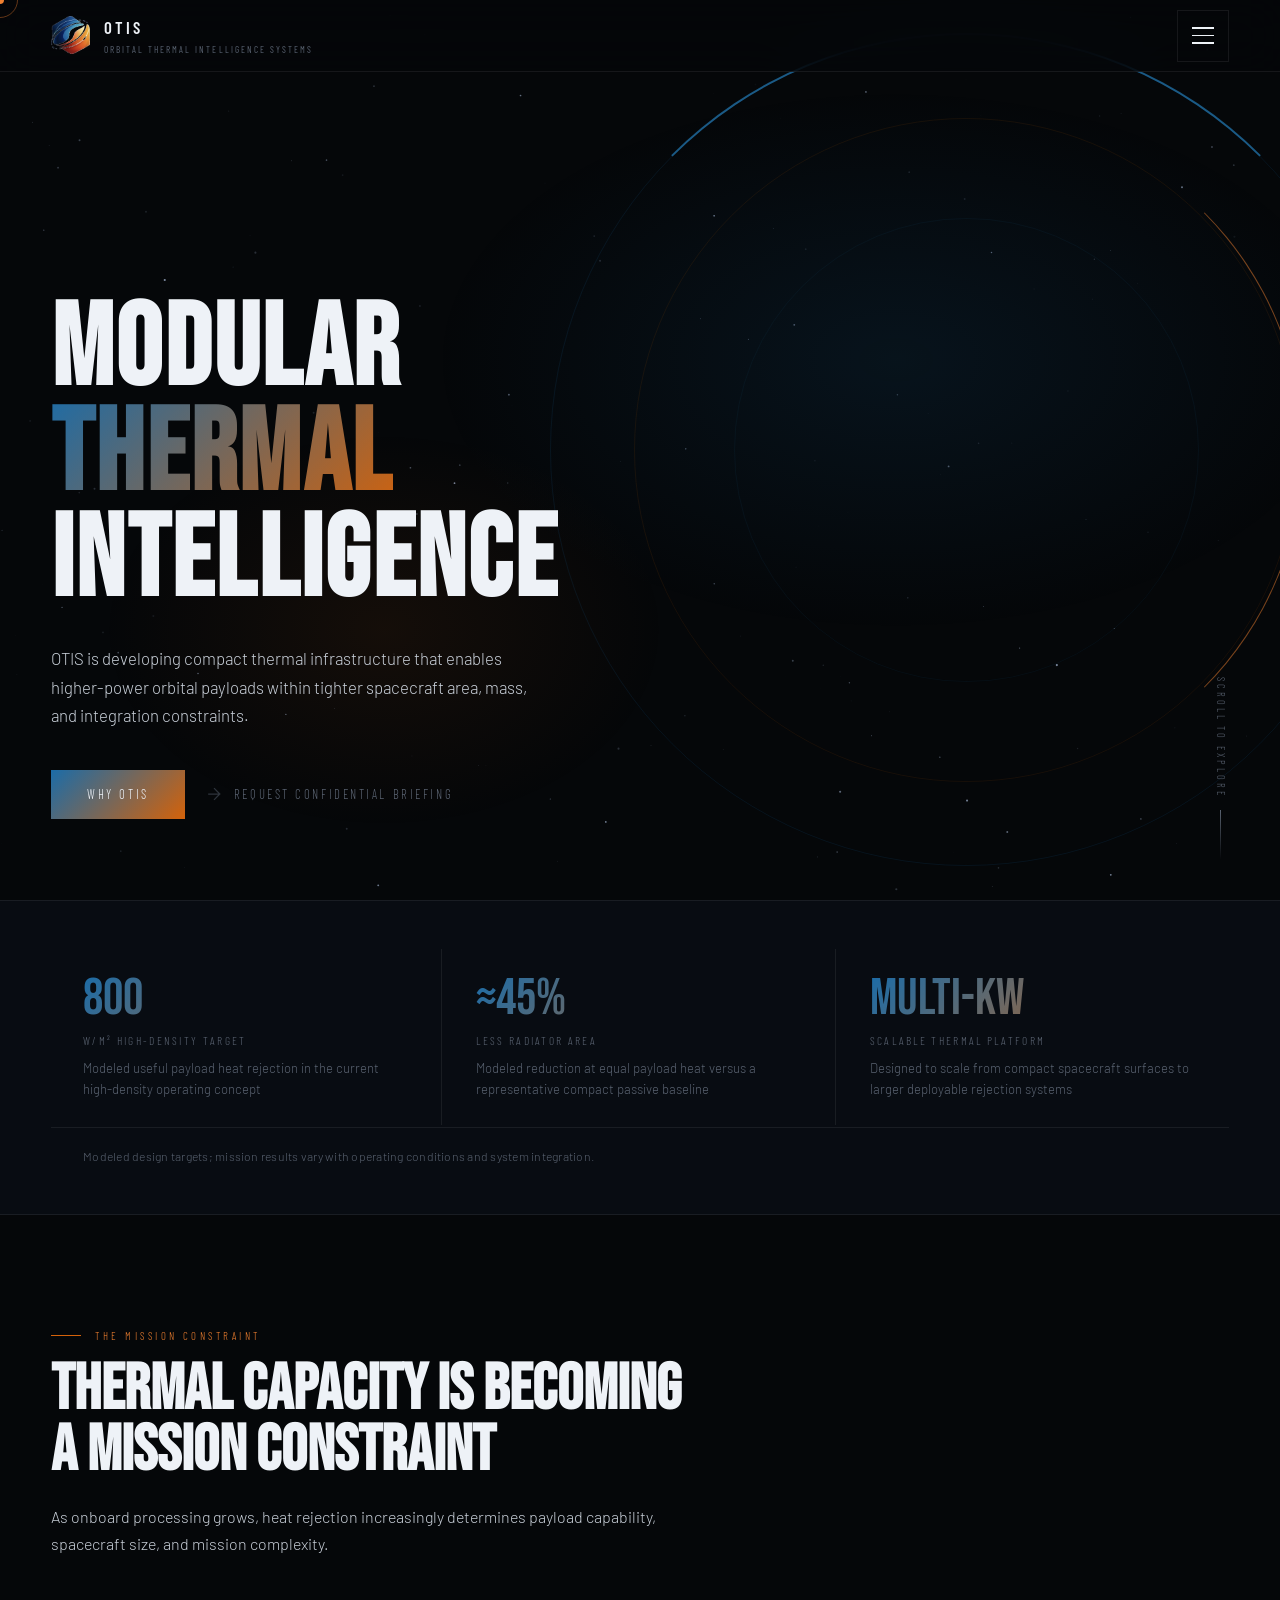
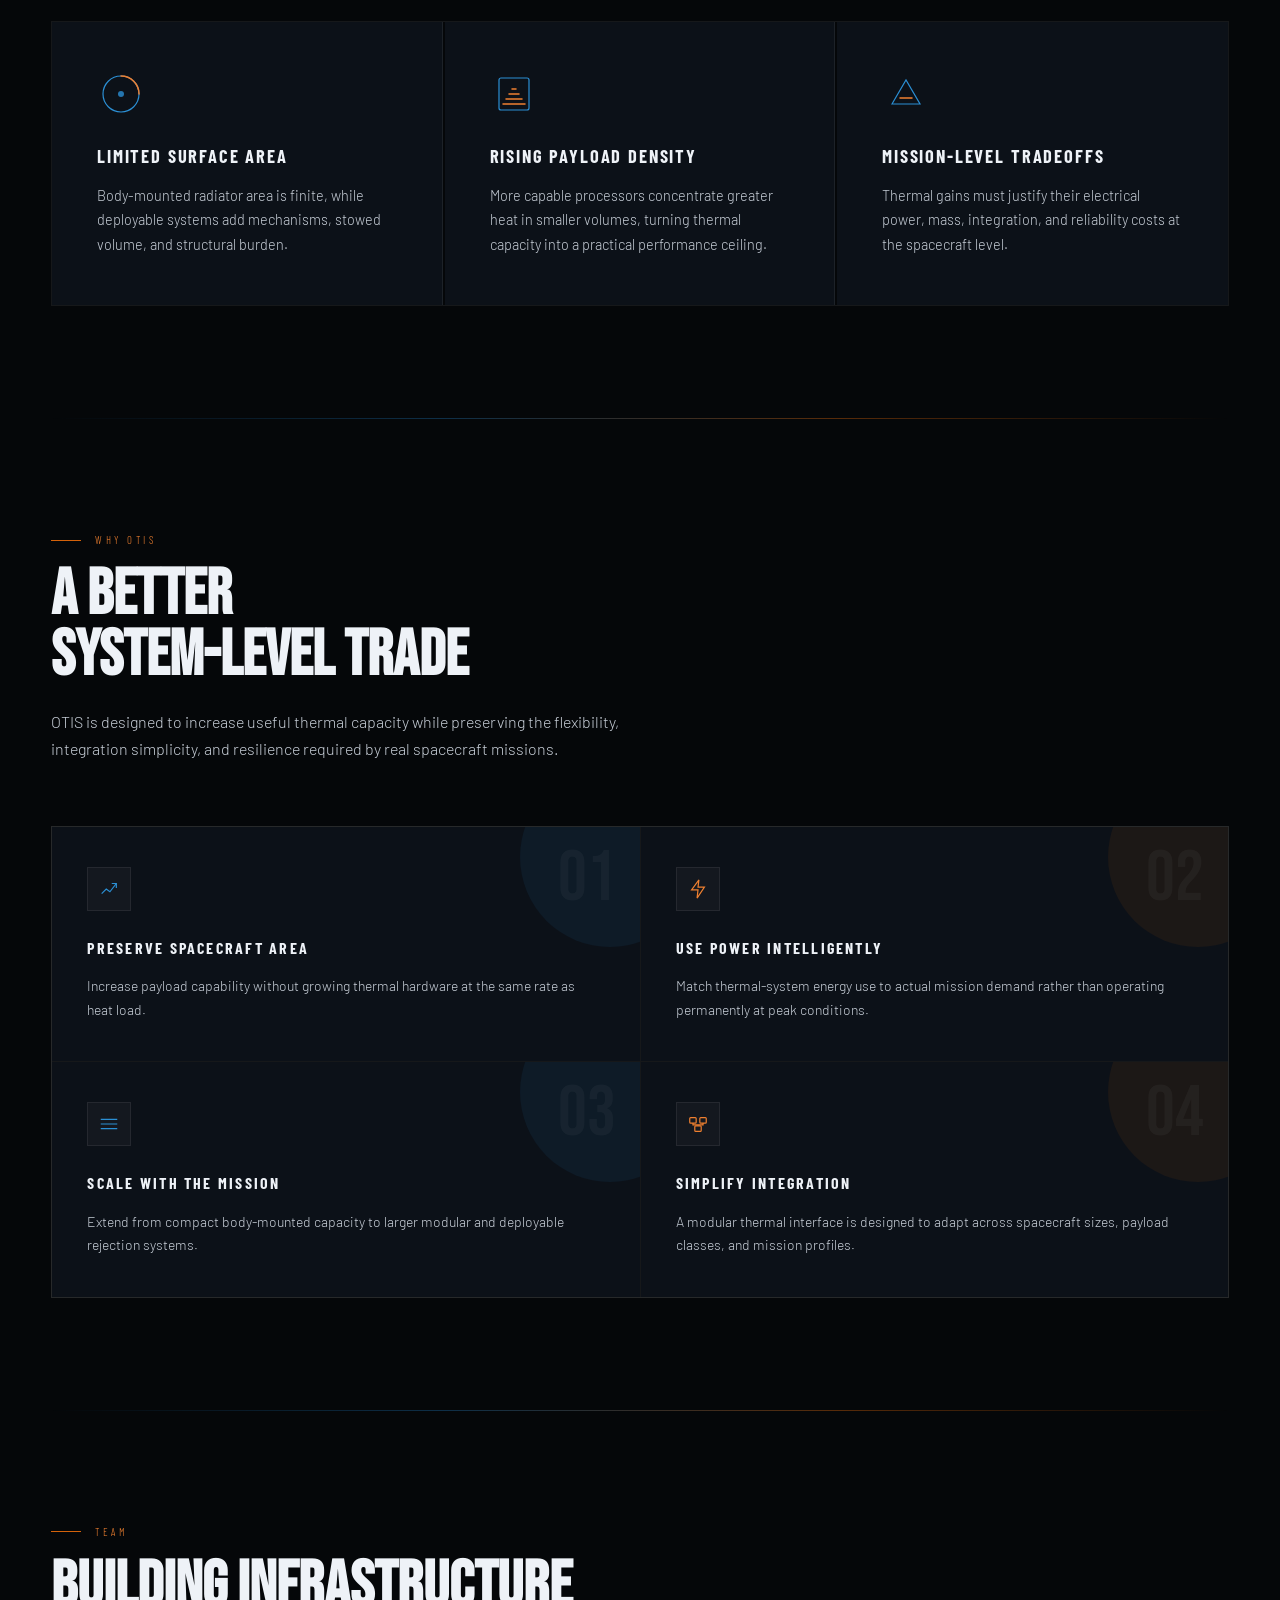
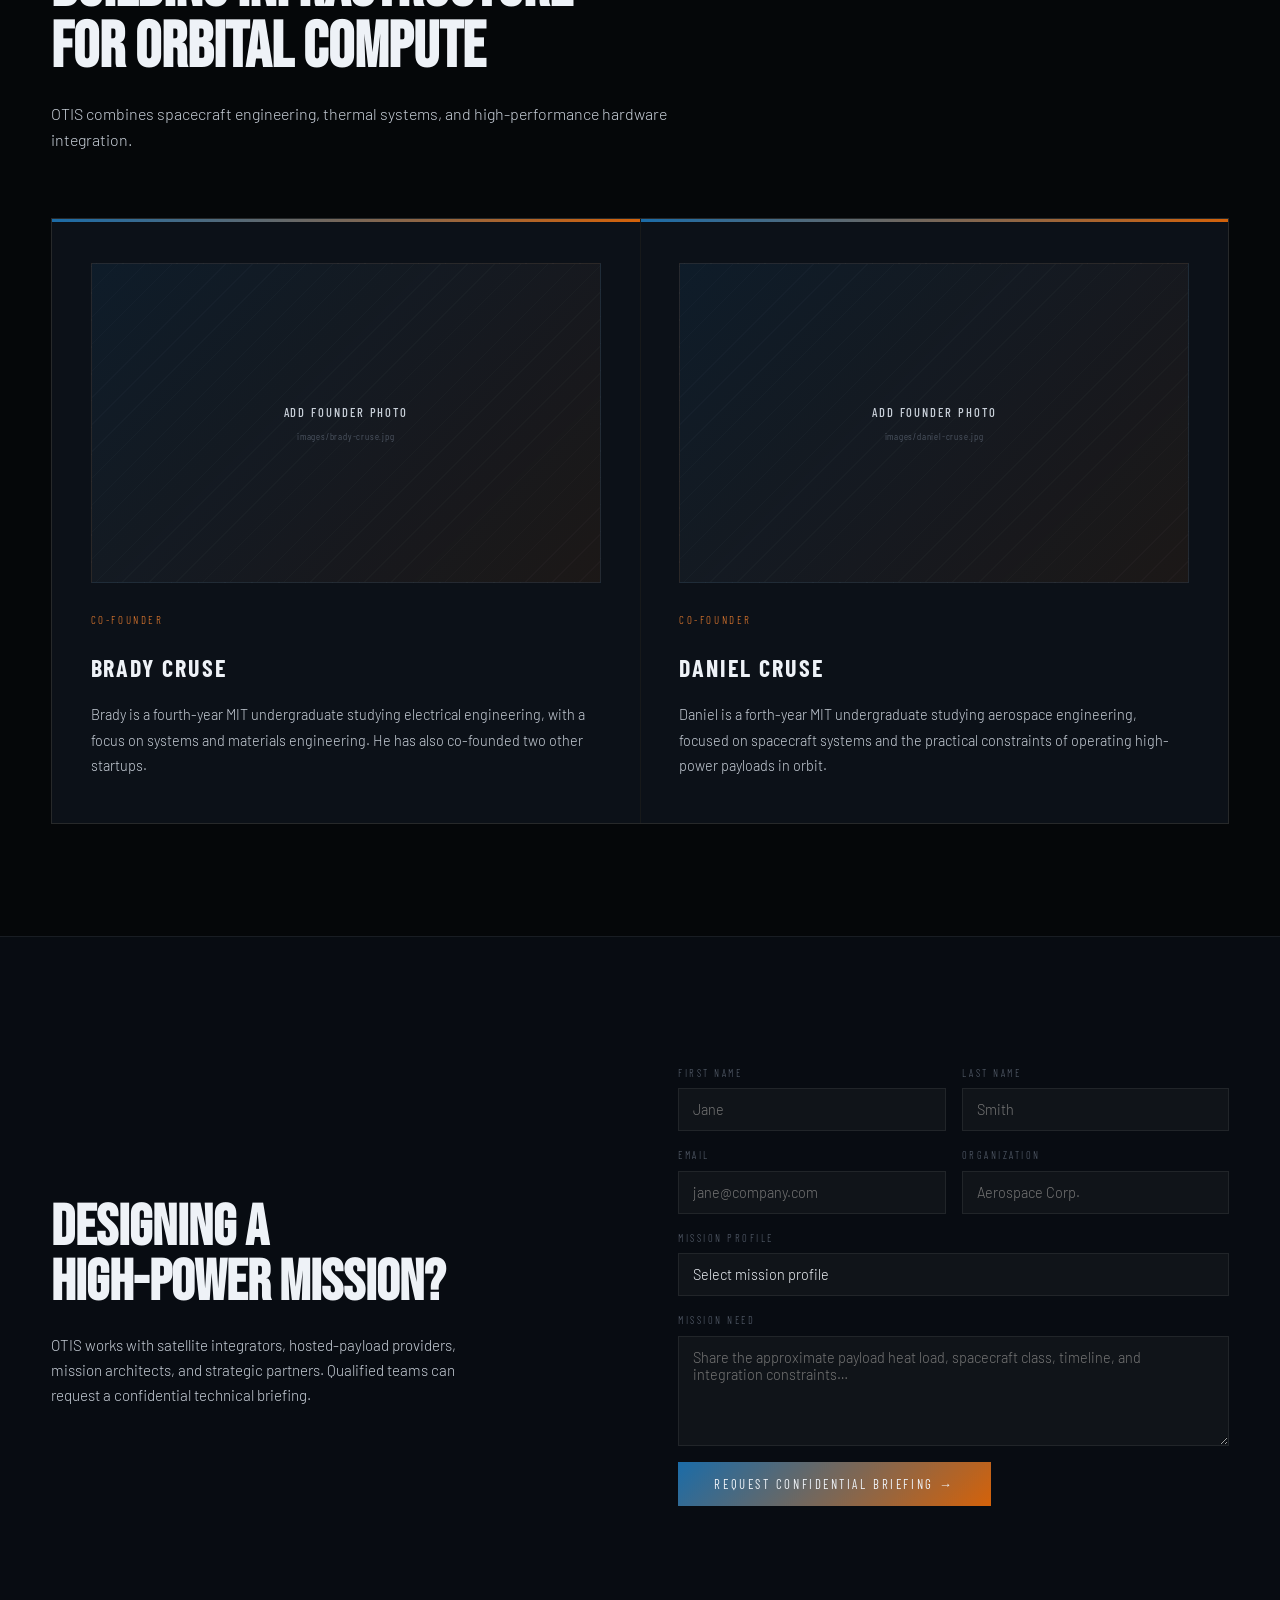
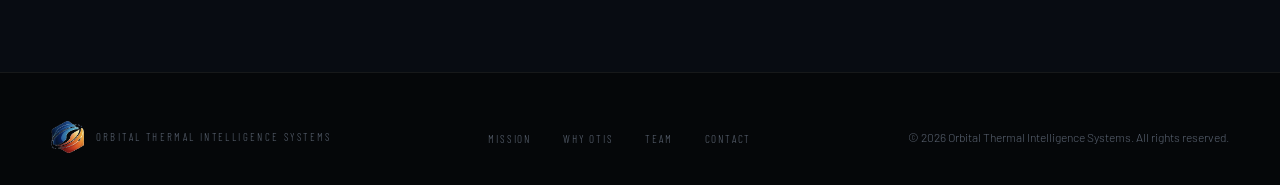
==== index.html @ 8b2d5942 "Cahnged 3 to 4th year" ====
<!DOCTYPE html>

<html lang="en">
<head>
<meta charset="utf-8"/>
<meta content="width=device-width, initial-scale=1.0" name="viewport"/>
<link href="favicon.ico" rel="icon" type="image/x-icon"/>
<title>OTIS — Modular Thermal Intelligence</title>
<meta content="OTIS develops compact thermal infrastructure that enables higher-power orbital payloads within constrained spacecraft area." name="description"/>
<meta content="index,follow" name="robots"/>
<link href="https://fonts.googleapis.com" rel="preconnect">
<link crossorigin="" href="https://fonts.gstatic.com" rel="preconnect"/>
<link href="https://fonts.googleapis.com/css2?family=Bebas+Neue&amp;family=Barlow:ital,wght@0,300;0,400;0,500;0,600;1,300&amp;family=Barlow+Condensed:wght@300;400;500;600;700&amp;display=swap" rel="stylesheet"/>
<style>
    /* ── RESET & BASE ────────────────────────────────────── */
    *, *::before, *::after { box-sizing: border-box; margin: 0; padding: 0; }

    :root {
      --black:    #050709;
      --deep:     #080c12;
      --panel:    #0c1118;
      --border:   rgba(255,255,255,0.07);
      --blue-1:   #1b6ca8;
      --blue-2:   #2b8fd4;
      --orange-1: #d4620a;
      --orange-2: #f08030;
      --text:     #c8cfd8;
      --muted:    #596270;
      --white:    #eef2f7;
      --grad:     linear-gradient(135deg, var(--blue-1) 0%, var(--orange-1) 100%);
      --grad-soft:linear-gradient(135deg, rgba(27,108,168,0.15) 0%, rgba(212,98,10,0.15) 100%);
    }

    html { scroll-behavior: smooth; }

    body {
      background: var(--black);
      color: var(--text);
      font-family: 'Barlow', sans-serif;
      font-weight: 300;
      line-height: 1.65;
      overflow-x: hidden;
      cursor: none;
    }

    body.menu-open {
      overflow: hidden;
    }

    /* ── CUSTOM CURSOR ───────────────────────────────────── */
    .cursor {
      position: fixed; top: 0; left: 0; z-index: 9999;
      pointer-events: none;
    }
    .cursor-dot {
      width: 8px; height: 8px;
      background: var(--orange-2);
      border-radius: 50%;
      transform: translate(-50%, -50%);
      position: absolute;
      transition: background 0.2s;
    }
    .cursor-ring {
      width: 36px; height: 36px;
      border: 1px solid rgba(240,128,48,0.4);
      border-radius: 50%;
      transform: translate(-50%, -50%);
      position: absolute;
      transition: width 0.3s, height 0.3s, border-color 0.3s;
    }
    body:has(a:hover) .cursor-ring,
    body:has(button:hover) .cursor-ring {
      width: 52px; height: 52px;
      border-color: rgba(240,128,48,0.8);
    }

    /* ── STAR CANVAS ─────────────────────────────────────── */
    #starfield {
      position: fixed; inset: 0; z-index: 0;
      pointer-events: none;
    }

    /* ── NAV ─────────────────────────────────────────────── */
    nav {
      position: fixed; top: 0; left: 0; right: 0; z-index: 100;
      display: flex; align-items: center; justify-content: space-between;
      padding: 0 4vw;
      height: 72px;
      background: rgba(5,7,9,0.7);
      backdrop-filter: blur(20px);
      border-bottom: 1px solid var(--border);
      transition: background 0.4s;
    }

    .nav-logo {
      display: flex; align-items: center; gap: 14px;
      text-decoration: none;
      position: relative;
      z-index: 120;
    }
    .nav-logo img { height: 38px; }
    .nav-logo-text {
      font-family: 'Barlow Condensed', sans-serif;
      font-weight: 600;
      font-size: 1.05rem;
      letter-spacing: 0.18em;
      color: var(--white);
      text-transform: uppercase;
    }
    .nav-logo-text span {
      display: block;
      font-size: 0.58rem;
      letter-spacing: 0.22em;
      color: var(--muted);
      font-weight: 400;
    }

    .menu-toggle {
      width: 52px;
      height: 52px;
      display: flex;
      flex-direction: column;
      justify-content: center;
      gap: 6px;
      background: transparent;
      border: 1px solid var(--border);
      cursor: none;
      padding: 0 14px;
      transition: border-color 0.25s, background 0.25s;
      z-index: 120;
      position: relative;
    }

    .menu-toggle:hover {
      border-color: rgba(240,128,48,0.45);
      background: rgba(255,255,255,0.02);
    }

    .menu-toggle span {
      display: block;
      width: 100%;
      height: 1.5px;
      background: var(--white);
      transition: transform 0.3s ease, opacity 0.25s ease;
      transform-origin: center;
    }

    .menu-toggle.active span:nth-child(1) {
      transform: translateY(7.5px) rotate(45deg);
    }

    .menu-toggle.active span:nth-child(2) {
      opacity: 0;
    }

    .menu-toggle.active span:nth-child(3) {
      transform: translateY(-7.5px) rotate(-45deg);
    }

    .mobile-menu {
      position: fixed;
      top: 72px;
      right: 0;
      width: min(380px, 92vw);
      height: calc(100vh - 72px);
      background: rgba(8,12,18,0.97);
      backdrop-filter: blur(20px);
      border-left: 1px solid var(--border);
      transform: translateX(105%);
      transition: transform 0.35s ease;
      z-index: 110;
      display: flex;
    }

    .mobile-menu.open {
      transform: translateX(0);
    }

    .mobile-menu-inner {
      width: 100%;
      display: flex;
      flex-direction: column;
      padding: 2rem 2rem 2.5rem;
      gap: 0.6rem;
    }

    .mobile-menu a {
      font-family: 'Barlow Condensed', sans-serif;
      font-size: 1rem;
      letter-spacing: 0.16em;
      text-transform: uppercase;
      text-decoration: none;
      color: var(--muted);
      padding: 1rem 0;
      border-bottom: 1px solid var(--border);
      transition: color 0.2s, padding-left 0.25s;
    }

    .mobile-menu a:hover {
      color: var(--white);
      padding-left: 10px;
    }

    .mobile-menu-cta {
      margin-top: 1rem;
      display: inline-flex;
      align-items: center;
      justify-content: center;
      padding: 14px 20px !important;
      border: 1px solid var(--orange-1);
      color: var(--orange-2) !important;
      background: transparent;
    }

    .mobile-menu-cta:hover {
      background: var(--orange-1);
      color: var(--white) !important;
      padding-left: 0 !important;
    }

    /* ── SECTIONS ────────────────────────────────────────── */
    section { position: relative; z-index: 1; }

    /* ── HERO ────────────────────────────────────────────── */
    #hero {
      min-height: 100vh;
      display: flex; flex-direction: column;
      justify-content: flex-end; align-items: flex-start;
      padding: 0 4vw 9vh;
      overflow: hidden;
    }

    .hero-bg-glow {
      position: absolute; inset: 0; z-index: 0;
      background:
        radial-gradient(ellipse 60% 50% at 70% 40%, rgba(27,108,168,0.12) 0%, transparent 60%),
        radial-gradient(ellipse 40% 40% at 30% 70%, rgba(212,98,10,0.08) 0%, transparent 55%);
    }

    .hero-ring {
      position: absolute; right: -8vw; top: 50%;
      transform: translateY(-50%);
      width: 65vw; height: 65vw;
      border-radius: 50%;
      border: 1px solid rgba(27,108,168,0.12);
      pointer-events: none;
    }
    .hero-ring::before {
      content: ''; position: absolute; inset: 10%;
      border-radius: 50%;
      border: 1px solid rgba(212,98,10,0.09);
    }
    .hero-ring::after {
      content: ''; position: absolute; inset: 22%;
      border-radius: 50%;
      border: 1px solid rgba(27,108,168,0.07);
    }
    .ring-sweep {
      position: absolute; inset: -2px;
      border-radius: 50%;
      border: 2px solid transparent;
      border-top-color: rgba(43,143,212,0.6);
      animation: sweep 8s linear infinite;
    }
    @keyframes sweep { to { transform: rotate(360deg); } }
    .ring-sweep-2 {
      position: absolute; inset: 9.5%;
      border-radius: 50%;
      border: 1.5px solid transparent;
      border-right-color: rgba(240,128,48,0.5);
      animation: sweep 14s linear infinite reverse;
    }

    .hero-eyebrow {
      font-family: 'Barlow Condensed', sans-serif;
      font-size: 0.7rem; letter-spacing: 0.3em;
      text-transform: uppercase;
      color: var(--orange-2);
      margin-bottom: 1.2rem;
      position: relative; z-index: 2;
      opacity: 0; animation: fadeUp 0.8s 0.3s forwards;
    }

    .hero-title {
      font-family: 'Bebas Neue', sans-serif;
      font-size: clamp(4.5rem, 9vw, 9rem);
      line-height: 0.92;
      letter-spacing: 0.02em;
      color: var(--white);
      position: relative; z-index: 2;
      opacity: 0; animation: fadeUp 0.9s 0.5s forwards;
    }
    .hero-title .gradient-word {
      background: var(--grad);
      -webkit-background-clip: text;
      -webkit-text-fill-color: transparent;
      background-clip: text;
    }

    .hero-sub {
      max-width: 500px;
      font-size: 1.05rem;
      font-weight: 300;
      color: var(--text);
      margin-top: 1.8rem;
      position: relative; z-index: 2;
      opacity: 0; animation: fadeUp 0.9s 0.8s forwards;
      line-height: 1.7;
    }

    .hero-actions {
      display: flex; gap: 1.2rem; align-items: center;
      margin-top: 2.5rem;
      position: relative; z-index: 2;
      opacity: 0; animation: fadeUp 0.9s 1.0s forwards;
      flex-wrap: wrap;
    }
    .btn-primary {
      display: inline-block;
      font-family: 'Barlow Condensed', sans-serif;
      font-size: 0.8rem; letter-spacing: 0.2em;
      text-transform: uppercase;
      text-decoration: none;
      padding: 14px 36px;
      background: var(--grad);
      color: var(--white);
      position: relative; overflow: hidden;
      transition: opacity 0.25s;
    }
    .btn-primary:hover { opacity: 0.88; }

    .btn-ghost {
      display: inline-flex; align-items: center; gap: 10px;
      font-family: 'Barlow Condensed', sans-serif;
      font-size: 0.8rem; letter-spacing: 0.2em;
      text-transform: uppercase;
      text-decoration: none;
      color: var(--muted);
      transition: color 0.25s;
    }
    .btn-ghost:hover { color: var(--white); }
    .btn-ghost svg { width: 20px; opacity: 0.5; }

    .hero-scroll-hint {
      position: absolute; bottom: 2.5rem; right: 4vw;
      writing-mode: vertical-rl;
      font-family: 'Barlow Condensed', sans-serif;
      font-size: 0.65rem; letter-spacing: 0.28em;
      text-transform: uppercase;
      color: var(--muted);
      display: flex; align-items: center; gap: 12px;
      z-index: 2;
      opacity: 0; animation: fadeIn 1s 1.6s forwards;
    }
    .hero-scroll-hint::after {
      content: '';
      width: 1px; height: 50px;
      background: linear-gradient(to bottom, var(--muted), transparent);
    }

    @keyframes fadeUp {
      from { opacity: 0; transform: translateY(28px); }
      to   { opacity: 1; transform: translateY(0); }
    }
    @keyframes fadeIn {
      from { opacity: 0; }
      to   { opacity: 1; }
    }

    /* ── STATS BAR ───────────────────────────────────────── */
    #stats {
      border-top: 1px solid var(--border);
      border-bottom: 1px solid var(--border);
      background: var(--deep);
      padding: 3rem 4vw;
      display: grid;
      grid-template-columns: repeat(4, 1fr);
      gap: 2px;
    }
    .stat-item {
      padding: 1.5rem 2rem;
      border-right: 1px solid var(--border);
      position: relative;
    }
    .stat-item:last-child { border-right: none; }
    .stat-num {
      font-family: 'Bebas Neue', sans-serif;
      font-size: 3.2rem;
      line-height: 1;
      background: var(--grad);
      -webkit-background-clip: text;
      -webkit-text-fill-color: transparent;
      background-clip: text;
    }
    .stat-label {
      font-family: 'Barlow Condensed', sans-serif;
      font-size: 0.72rem; letter-spacing: 0.2em;
      text-transform: uppercase; color: var(--muted);
      margin-top: 0.4rem;
    }
    .stat-desc {
      font-size: 0.82rem; color: var(--muted);
      margin-top: 0.5rem; font-weight: 300;
    }

    /* ── SECTION HEADER ──────────────────────────────────── */
    .section-header {
      padding: 7rem 4vw 4rem;
    }
    .section-eyebrow {
      font-family: 'Barlow Condensed', sans-serif;
      font-size: 0.68rem; letter-spacing: 0.32em;
      text-transform: uppercase; color: var(--orange-2);
      margin-bottom: 1rem;
      display: flex; align-items: center; gap: 14px;
    }
    .section-eyebrow::before {
      content: '';
      width: 30px; height: 1px;
      background: var(--orange-1);
    }
    .section-title {
      font-family: 'Bebas Neue', sans-serif;
      font-size: clamp(2.8rem, 5vw, 5rem);
      line-height: 0.95;
      color: var(--white);
      max-width: 700px;
    }
    .section-body {
      max-width: 620px;
      color: var(--text);
      margin-top: 1.4rem;
      font-size: 1rem;
    }

    /* ── ABOUT / PROBLEM ─────────────────────────────────── */
    #about {
      padding-bottom: 7rem;
    }
    .about-grid {
      display: grid;
      grid-template-columns: 1fr 1fr;
      gap: 2px;
      margin: 0 4vw;
      border: 1px solid var(--border);
    }
    .about-card {
      padding: 3rem 2.8rem;
      background: var(--panel);
      border-right: 1px solid var(--border);
      transition: background 0.3s;
      position: relative; overflow: hidden;
    }
    .about-card:last-child { border-right: none; }
    .about-card::before {
      content: '';
      position: absolute; top: 0; left: 0; right: 0;
      height: 2px;
      background: var(--grad);
      transform: scaleX(0); transform-origin: left;
      transition: transform 0.4s;
    }
    .about-card:hover::before { transform: scaleX(1); }
    .about-card:hover { background: #0e1520; }
    .about-card-icon {
      width: 48px; height: 48px; margin-bottom: 1.4rem;
      display: flex; align-items: center; justify-content: center;
    }
    .about-card-icon svg { width: 100%; height: 100%; }
    .about-card h3 {
      font-family: 'Barlow Condensed', sans-serif;
      font-size: 1.15rem; letter-spacing: 0.1em;
      text-transform: uppercase; color: var(--white);
      margin-bottom: 0.8rem;
    }
    .about-card p { font-size: 0.9rem; color: var(--text); line-height: 1.7; }

    /* ── ARCHITECTURE ────────────────────────────────────── */
    #architecture {
      background: var(--deep);
      border-top: 1px solid var(--border);
      border-bottom: 1px solid var(--border);
    }
    .arch-inner {
      padding: 0 4vw 7rem;
      display: grid;
      grid-template-columns: 1fr 1.1fr;
      gap: 6vw;
      align-items: start;
    }
    .stack-visual {
      position: relative;
    }
    .stack-label {
      font-family: 'Barlow Condensed', sans-serif;
      font-size: 0.65rem; letter-spacing: 0.25em;
      text-transform: uppercase; color: var(--muted);
      margin-bottom: 1.2rem;
    }
    .stack-layers {
      display: flex; flex-direction: column; gap: 3px;
    }
    .stack-layer {
      display: flex; align-items: center;
      height: 58px; padding: 0 1.4rem;
      font-family: 'Barlow Condensed', sans-serif;
      font-size: 0.88rem; letter-spacing: 0.08em;
      text-transform: uppercase; color: var(--white);
      position: relative; overflow: hidden;
      cursor: default;
      transition: padding-left 0.3s;
    }
    .stack-layer::before {
      content: '';
      position: absolute; inset: 0;
      background: var(--layer-bg, rgba(27,108,168,0.12));
      transition: filter 0.3s;
    }
    .stack-layer:hover { padding-left: 2rem; }
    .stack-layer:hover::before { filter: brightness(1.35); }
    .stack-layer-num {
      font-family: 'Bebas Neue', sans-serif;
      font-size: 1.3rem;
      color: var(--layer-accent, var(--blue-2));
      margin-right: 1.2rem;
      position: relative;
      min-width: 28px;
      opacity: 0.7;
    }
    .stack-layer-text { position: relative; }
    .stack-layer-sub {
      font-size: 0.7rem; color: var(--muted);
      margin-top: 1px; letter-spacing: 0.05em;
      text-transform: none; font-family: 'Barlow', sans-serif;
      font-weight: 300;
    }
    .stack-layer-inner { display: flex; flex-direction: column; position: relative; }

    .l1 { --layer-bg: rgba(43,143,212,0.18); --layer-accent: #2b8fd4; }
    .l2 { --layer-bg: rgba(36,125,190,0.16); --layer-accent: #2480bf; }
    .l3 { --layer-bg: rgba(180,90,30,0.16);  --layer-accent: #e07828; }
    .l4 { --layer-bg: rgba(200,100,20,0.14); --layer-accent: #e88020; }
    .l5 { --layer-bg: rgba(212,98,10,0.18);  --layer-accent: #f08030; }
    .l6 { --layer-bg: rgba(36,72,108,0.20);  --layer-accent: #4899cc; }
    .l7 { --layer-bg: rgba(20,45,70,0.25);   --layer-accent: #6ba8cc; }

    .arch-details {
      padding-top: 1.5rem;
    }
    .arch-detail-item {
      padding: 1.6rem 0;
      border-bottom: 1px solid var(--border);
    }
    .arch-detail-item:last-child { border-bottom: none; }
    .arch-detail-title {
      font-family: 'Barlow Condensed', sans-serif;
      font-size: 0.9rem; letter-spacing: 0.12em;
      text-transform: uppercase; color: var(--white);
      margin-bottom: 0.5rem;
      display: flex; align-items: center; gap: 10px;
    }
    .arch-detail-title::before {
      content: '';
      width: 6px; height: 6px; border-radius: 50%;
      background: var(--grad);
      flex-shrink: 0;
    }
    .arch-detail-item p { font-size: 0.88rem; color: var(--text); }

    /* ── CAPABILITIES ────────────────────────────────────── */
    #capabilities {
      padding-bottom: 7rem;
    }
    .cap-grid {
      display: grid;
      grid-template-columns: repeat(3, 1fr);
      gap: 1px;
      margin: 0 4vw;
      background: var(--border);
      border: 1px solid var(--border);
    }
    .cap-card {
      background: var(--panel);
      padding: 2.5rem 2.2rem;
      position: relative;
      overflow: hidden;
      transition: background 0.3s;
    }
    .cap-card:hover { background: #0d151f; }
    .cap-card-glow {
      position: absolute;
      width: 180px; height: 180px;
      border-radius: 50%;
      background: var(--glow-color, rgba(43,143,212,0.07));
      top: -60px; right: -60px;
      transition: opacity 0.4s;
      pointer-events: none;
    }
    .cap-card:hover .cap-card-glow { opacity: 2; }
    .cap-number {
      font-family: 'Bebas Neue', sans-serif;
      font-size: 4.5rem; line-height: 1;
      color: rgba(255,255,255,0.04);
      position: absolute; top: 1rem; right: 1.5rem;
      pointer-events: none;
      transition: color 0.3s;
    }
    .cap-card:hover .cap-number { color: rgba(255,255,255,0.06); }
    .cap-icon {
      width: 44px; height: 44px;
      margin-bottom: 1.5rem;
      border: 1px solid var(--border);
      display: flex; align-items: center; justify-content: center;
      background: rgba(255,255,255,0.03);
    }
    .cap-icon svg { width: 22px; height: 22px; }
    .cap-card h3 {
      font-family: 'Barlow Condensed', sans-serif;
      font-size: 1rem; letter-spacing: 0.14em;
      text-transform: uppercase; color: var(--white);
      margin-bottom: 0.8rem;
    }
    .cap-card p { font-size: 0.87rem; color: var(--text); line-height: 1.7; }

    /* ── PERFORMANCE TABLE ───────────────────────────────── */
    #performance {
      background: var(--deep);
      border-top: 1px solid var(--border);
      border-bottom: 1px solid var(--border);
      padding-bottom: 7rem;
    }
    .rad-table-wrap {
      margin: 0 4vw;
      overflow-x: auto;
    }
    table {
      width: 100%;
      border-collapse: collapse;
      font-size: 0.88rem;
    }
    thead tr {
      background: rgba(27,108,168,0.12);
      border-bottom: 1px solid var(--border);
    }
    thead th {
      font-family: 'Barlow Condensed', sans-serif;
      font-size: 0.7rem; letter-spacing: 0.2em;
      text-transform: uppercase; color: var(--blue-2);
      padding: 1rem 1.4rem; text-align: left;
    }
    tbody tr {
      border-bottom: 1px solid var(--border);
      transition: background 0.2s;
    }
    tbody tr:hover { background: rgba(255,255,255,0.02); }
    tbody td {
      padding: 1.1rem 1.4rem;
      color: var(--text);
      vertical-align: top;
      line-height: 1.6;
    }
    tbody td:first-child {
      color: var(--white);
      font-family: 'Barlow Condensed', sans-serif;
      letter-spacing: 0.06em;
      font-size: 0.9rem;
    }
    .tag {
      display: inline-block;
      font-family: 'Barlow Condensed', sans-serif;
      font-size: 0.62rem; letter-spacing: 0.16em;
      text-transform: uppercase;
      padding: 3px 8px;
      background: rgba(43,143,212,0.12);
      border: 1px solid rgba(43,143,212,0.25);
      color: var(--blue-2);
      white-space: nowrap;
    }

    /* ── PRODUCT FAMILY ──────────────────────────────────── */
    #products {
      padding-bottom: 8rem;
    }
    .product-cards {
      display: grid;
      grid-template-columns: repeat(4, 1fr);
      gap: 1px;
      margin: 0 4vw;
      background: var(--border);
      border: 1px solid var(--border);
    }
    .product-card {
      background: var(--panel);
      padding: 2.8rem 2rem;
      position: relative;
      overflow: hidden;
      transition: background 0.3s;
    }
    .product-card:hover { background: #0d1520; }
    .product-card-accent {
      position: absolute; top: 0; left: 0; right: 0;
      height: 3px;
      background: var(--p-grad, var(--grad));
    }
    .product-card-tag {
      font-family: 'Barlow Condensed', sans-serif;
      font-size: 0.62rem; letter-spacing: 0.24em;
      text-transform: uppercase;
      color: var(--muted);
      margin-bottom: 1.6rem;
    }
    .product-card h3 {
      font-family: 'Barlow Condensed', sans-serif;
      font-size: 1.35rem; letter-spacing: 0.08em;
      text-transform: uppercase; color: var(--white);
      margin-bottom: 0.7rem;
    }
    .product-card p { font-size: 0.85rem; color: var(--text); line-height: 1.7; }
    .product-card-list {
      list-style: none;
      margin-top: 1.5rem;
    }
    .product-card-list li {
      font-size: 0.8rem; color: var(--muted);
      padding: 0.4rem 0;
      border-top: 1px solid var(--border);
      display: flex; align-items: center; gap: 8px;
    }
    .product-card-list li::before {
      content: '';
      width: 4px; height: 4px; border-radius: 50%;
      background: var(--orange-1);
      flex-shrink: 0;
    }

    /* ── FOUNDERS ────────────────────────────────────────── */
    #founders {
      padding-bottom: 7rem;
      background: var(--black);
    }

    .founders-grid {
      margin: 0 4vw;
      display: grid;
      grid-template-columns: repeat(2, 1fr);
      gap: 1px;
      background: var(--border);
      border: 1px solid var(--border);
    }

    .founder-card {
      background: var(--panel);
      padding: 2.8rem 2.4rem;
      position: relative;
      transition: background 0.3s;
      overflow: hidden;
    }

    .founder-card:hover {
      background: #0d151f;
    }

    .founder-card-accent {
      position: absolute;
      top: 0;
      left: 0;
      right: 0;
      height: 3px;
      background: var(--grad);
    }


    .founder-photo {
      position: relative;
      width: 100%;
      aspect-ratio: 16 / 10;
      margin-bottom: 1.8rem;
      overflow: hidden;
      border: 1px solid var(--border);
      background:
        linear-gradient(135deg, rgba(27,108,168,0.12), rgba(212,98,10,0.08)),
        repeating-linear-gradient(135deg, transparent 0 18px, rgba(255,255,255,0.018) 18px 19px);
    }

    .founder-photo img {
      position: absolute;
      inset: 0;
      z-index: 2;
      width: 100%;
      height: 100%;
      object-fit: cover;
      object-position: center;
      display: block;
    }

    .founder-photo-placeholder {
      position: absolute;
      inset: 0;
      display: flex;
      flex-direction: column;
      align-items: center;
      justify-content: center;
      gap: 0.35rem;
      text-align: center;
      color: var(--muted);
      font-family: 'Barlow Condensed', sans-serif;
      letter-spacing: 0.12em;
      text-transform: uppercase;
    }

    .founder-photo-placeholder strong {
      color: var(--text);
      font-size: 0.78rem;
      font-weight: 500;
    }

    .founder-photo-placeholder span {
      font-size: 0.62rem;
      letter-spacing: 0.08em;
      text-transform: none;
    }

    .founder-role {
      font-family: 'Barlow Condensed', sans-serif;
      font-size: 0.68rem;
      letter-spacing: 0.24em;
      text-transform: uppercase;
      color: var(--orange-2);
      margin-bottom: 1.2rem;
    }

    .founder-card h3 {
      font-family: 'Barlow Condensed', sans-serif;
      font-size: 1.5rem;
      letter-spacing: 0.08em;
      text-transform: uppercase;
      color: var(--white);
      margin-bottom: 0.9rem;
    }

    .founder-card p {
      font-size: 0.9rem;
      color: var(--text);
      line-height: 1.75;
      max-width: 520px;
    }

    /* ── CONTACT / CTA ───────────────────────────────────── */
    #contact {
      background: var(--deep);
      border-top: 1px solid var(--border);
      padding: 8rem 4vw;
      display: grid;
      grid-template-columns: 1fr 1fr;
      gap: 6vw;
      align-items: center;
    }
    .contact-text h2 {
      font-family: 'Bebas Neue', sans-serif;
      font-size: clamp(2.8rem, 4.5vw, 4.8rem);
      line-height: 0.95;
      color: var(--white);
      margin-bottom: 1.4rem;
    }
    .contact-text p { font-size: 0.95rem; color: var(--text); max-width: 440px; }

    .contact-form {
      display: flex; flex-direction: column; gap: 1rem;
    }
    .form-row { display: grid; grid-template-columns: 1fr 1fr; gap: 1rem; }
    .form-group {
      display: flex; flex-direction: column; gap: 0.4rem;
    }
    .form-group label {
      font-family: 'Barlow Condensed', sans-serif;
      font-size: 0.65rem; letter-spacing: 0.24em;
      text-transform: uppercase; color: var(--muted);
    }
    .form-group input,
    .form-group textarea,
    .form-group select {
      background: rgba(255,255,255,0.03);
      border: 1px solid var(--border);
      color: var(--white);
      padding: 12px 14px;
      font-family: 'Barlow', sans-serif;
      font-size: 0.9rem;
      font-weight: 300;
      outline: none;
      transition: border-color 0.25s, background 0.25s;
      -webkit-appearance: none;
    }
    .form-group input:focus,
    .form-group textarea:focus,
    .form-group select:focus {
      border-color: rgba(43,143,212,0.5);
      background: rgba(43,143,212,0.04);
    }
    .form-group textarea { resize: vertical; min-height: 110px; }
    .form-group select option { background: var(--deep); }
    .form-submit {
      font-family: 'Barlow Condensed', sans-serif;
      font-size: 0.8rem; letter-spacing: 0.2em;
      text-transform: uppercase;
      padding: 14px 36px;
      background: var(--grad);
      color: var(--white);
      border: none;
      cursor: none;
      align-self: flex-start;
      transition: opacity 0.25s;
    }
    .form-submit:hover { opacity: 0.85; }

    .form-submit:disabled {
      opacity: 0.55;
      cursor: wait;
    }

    .form-status {
      min-height: 1.4rem;
      font-size: 0.85rem;
      color: var(--muted);
    }

    .form-status.success {
      color: var(--orange-2);
    }

    .form-status.error {
      color: #ff8a8a;
    }

    .form-honeypot {
      display: none !important;
    }

    /* ── FOOTER ──────────────────────────────────────────── */
    footer {
      background: var(--black);
      border-top: 1px solid var(--border);
      padding: 3rem 4vw 2rem;
      display: flex; align-items: center; justify-content: space-between;
      gap: 2rem; flex-wrap: wrap;
    }
    .footer-logo { display: flex; align-items: center; gap: 12px; }
    .footer-logo img { height: 32px; }
    .footer-tagline {
      font-family: 'Barlow Condensed', sans-serif;
      font-size: 0.68rem; letter-spacing: 0.22em;
      text-transform: uppercase; color: var(--muted);
    }
    .footer-links {
      display: flex; gap: 2rem; list-style: none;
      flex-wrap: wrap;
    }
    .footer-links a {
      font-family: 'Barlow Condensed', sans-serif;
      font-size: 0.7rem; letter-spacing: 0.16em;
      text-transform: uppercase;
      color: var(--muted); text-decoration: none;
      transition: color 0.2s;
    }
    .footer-links a:hover { color: var(--white); }
    .footer-copy {
      font-size: 0.75rem; color: var(--muted);
    }

    /* ── DIVIDER ─────────────────────────────────────────── */
    .gradient-rule {
      height: 1px;
      background: linear-gradient(90deg, transparent, var(--blue-1), var(--orange-1), transparent);
      margin: 0 4vw;
      opacity: 0.4;
    }

    /* ── SCROLL REVEAL ───────────────────────────────────── */
    .reveal {
      opacity: 0;
      transform: translateY(24px);
      transition: opacity 0.7s ease, transform 0.7s ease;
    }
    .reveal.visible {
      opacity: 1;
      transform: none;
    }

    /* ── RESPONSIVE ──────────────────────────────────────── */
    @media (max-width: 980px) {
      .founders-grid,
      .about-grid,
      .arch-inner,
      .product-cards,
      .cap-grid,
      #contact,
      #stats {
        grid-template-columns: 1fr;
      }

      .form-row {
        grid-template-columns: 1fr;
      }

      .hero-scroll-hint {
        display: none;
      }

      .nav-logo-text span {
        display: none;
      }

      .hero-title {
        font-size: clamp(3.8rem, 15vw, 7rem);
      }

      .section-header {
        padding: 6rem 4vw 3rem;
      }
    }

    @media (max-width: 640px) {
      nav {
        padding: 0 5vw;
      }

      #hero {
        padding: 0 5vw 8vh;
      }

      .section-header,
      #contact {
        padding-left: 5vw;
        padding-right: 5vw;
      }

      .about-grid,
      .cap-grid,
      .product-cards,
      .founders-grid,
      .rad-table-wrap,
      .gradient-rule {
        margin-left: 5vw;
        margin-right: 5vw;
      }

      .hero-actions {
        flex-direction: column;
        align-items: flex-start;
      }
    }


    /* ── PUBLIC METRICS / DISCLOSURE CONTROL ───────────── */
    .stats-disclaimer {
      grid-column: 1 / -1;
      padding: 1.1rem 2rem 0;
      font-size: 0.76rem;
      color: var(--muted);
      border-top: 1px solid var(--border);
      letter-spacing: 0.02em;
    }

    .metric-status {
      display: inline-block;
      margin-top: 0.8rem;
      padding: 4px 9px;
      border: 1px solid rgba(240,128,48,0.28);
      color: var(--orange-2);
      font-family: 'Barlow Condensed', sans-serif;
      font-size: 0.62rem;
      letter-spacing: 0.18em;
      text-transform: uppercase;
    }


    .performance-callout {
      margin: 0 4vw 1.5rem;
      padding: 1.2rem 1.4rem;
      background: var(--grad-soft);
      border: 1px solid var(--border);
      font-size: 0.85rem;
      color: var(--text);
    }

    .performance-callout strong { color: var(--white); font-weight: 500; }

    .metric-highlight {
      color: var(--orange-2);
      font-family: 'Barlow Condensed', sans-serif;
      font-weight: 600;
      letter-spacing: 0.04em;
    }


  

    /* ── STREAMLINED PUBLIC PAGE ─────────────────────────── */
    #stats { grid-template-columns: repeat(3, 1fr); }
    #stats .stat-item:nth-child(3) { border-right: none; }
    .about-grid { grid-template-columns: repeat(3, 1fr); }
    #advantage { padding-bottom: 7rem; }
    .advantage-grid { grid-template-columns: repeat(2, 1fr); }
</style>
</link></head>
<body>
<!-- Custom cursor -->
<div class="cursor" id="cursor">
<div class="cursor-dot"></div>
<div class="cursor-ring"></div>
</div>
<!-- Starfield -->
<canvas id="starfield"></canvas>
<!-- ── NAV ─────────────────────────────────────────────── -->
<nav>
<a class="nav-logo" href="#hero">
<img alt="OTIS icon" src="otis_logo_icon.png"/>
<div class="nav-logo-text">
      OTIS
      <span>Orbital Thermal Intelligence Systems</span>
</div>
</a>
<button aria-controls="mobileMenu" aria-expanded="false" aria-label="Open navigation menu" class="menu-toggle" id="menuToggle">
<span></span>
<span></span>
<span></span>
</button>
<div class="mobile-menu" id="mobileMenu">
<div class="mobile-menu-inner"><a href="#about">Mission Constraint</a><a href="#advantage">Why OTIS</a><a href="#founders">Team</a><a class="mobile-menu-cta" href="#contact">Request Briefing</a></div>
</div>
</nav>
<!-- ── HERO ────────────────────────────────────────────── -->
<section id="hero">
<div class="hero-bg-glow"></div>
<div class="hero-ring">
<div class="ring-sweep"></div>
<div class="ring-sweep-2"></div>
</div>
<h1 class="hero-title">
    Modular<br/>
<span class="gradient-word">Thermal</span><br/>
    Intelligence
</h1>
<p class="hero-sub">OTIS is developing compact thermal infrastructure that enables higher-power orbital payloads within tighter spacecraft area, mass, and integration constraints.</p>
<div class="hero-actions">
<a class="btn-primary" href="#advantage">Why OTIS</a>
<a class="btn-ghost" href="#contact">
<svg fill="none" stroke="currentColor" stroke-width="1.5" viewbox="0 0 24 24"><path d="M5 12h14M12 5l7 7-7 7"></path></svg>
      Request Confidential Briefing
    </a>
</div>
<div class="hero-scroll-hint">Scroll to explore</div>
</section>
<!-- ── STATS ────────────────────────────────────────────── -->
<section class="reveal" id="stats"><div class="stat-item"><div class="stat-num">800</div><div class="stat-label">W/m² High-Density Target</div><div class="stat-desc">Modeled useful payload heat rejection in the current high-density operating concept</div></div><div class="stat-item"><div class="stat-num">≈45%</div><div class="stat-label">Less Radiator Area</div><div class="stat-desc">Modeled reduction at equal payload heat versus a representative compact passive baseline</div></div><div class="stat-item"><div class="stat-num">Multi-kW</div><div class="stat-label">Scalable Thermal Platform</div><div class="stat-desc">Designed to scale from compact spacecraft surfaces to larger deployable rejection systems</div></div><div class="stats-disclaimer">Modeled design targets; mission results vary with operating conditions and system integration.</div></section>
<!-- ── ABOUT / PROBLEM ─────────────────────────────────── -->
<section id="about">
<div class="section-header reveal"><div class="section-eyebrow">The Mission Constraint</div><h2 class="section-title">Thermal capacity is becoming<br/>a mission constraint</h2><p class="section-body">As onboard processing grows, heat rejection increasingly determines payload capability, spacecraft size, and mission complexity.</p></div>
<div class="about-grid"><div class="about-card reveal"><div class="about-card-icon"><svg fill="none" viewbox="0 0 48 48" xmlns="http://www.w3.org/2000/svg"><circle cx="24" cy="24" r="18" stroke="#2b8fd4" stroke-width="1.2"></circle><path d="M24 6 A18 18 0 0 1 42 24" stroke="#f08030" stroke-linecap="round" stroke-width="1.5"></path><circle cx="24" cy="24" fill="#2b8fd4" opacity="0.8" r="3"></circle></svg></div><h3>Limited Surface Area</h3><p>Body-mounted radiator area is finite, while deployable systems add mechanisms, stowed volume, and structural burden.</p></div><div class="about-card reveal"><div class="about-card-icon"><svg fill="none" viewbox="0 0 48 48" xmlns="http://www.w3.org/2000/svg"><path d="M13 34h22M16 29h16M19 24h10M22 19h4" stroke="#f08030" stroke-linecap="round" stroke-width="1.5"></path><rect height="32" rx="2" stroke="#2b8fd4" stroke-width="1.2" width="30" x="9" y="8"></rect></svg></div><h3>Rising Payload Density</h3><p>More capable processors concentrate greater heat in smaller volumes, turning thermal capacity into a practical performance ceiling.</p></div><div class="about-card reveal"><div class="about-card-icon"><svg fill="none" viewbox="0 0 48 48" xmlns="http://www.w3.org/2000/svg"><path d="M10 34 L24 10 L38 34 Z" stroke="#2b8fd4" stroke-width="1.2"></path><path d="M18 28h12" stroke="#f08030" stroke-linecap="round" stroke-width="1.5"></path></svg></div><h3>Mission-Level Tradeoffs</h3><p>Thermal gains must justify their electrical power, mass, integration, and reliability costs at the spacecraft level.</p></div></div>
</section>
<div class="gradient-rule"></div>
<!-- ── ARCHITECTURE ─────────────────────────────────────── -->

<!-- ── CAPABILITIES ─────────────────────────────────────── -->
<section id="advantage">
<div class="section-header reveal"><div class="section-eyebrow">Why OTIS</div><h2 class="section-title">A better<br/>system-level trade</h2><p class="section-body">OTIS is designed to increase useful thermal capacity while preserving the flexibility, integration simplicity, and resilience required by real spacecraft missions.</p></div>
<div class="cap-grid advantage-grid"><div class="cap-card reveal" style="--glow-color: rgba(43,143,212,0.08)"><div class="cap-card-glow"></div><div class="cap-number">01</div><div class="cap-icon"><svg fill="none" stroke="#2b8fd4" stroke-width="1.3" viewbox="0 0 24 24"><path d="M4 17l5-5 4 3 7-9"></path><path d="M15 6h5v5"></path></svg></div><h3>Preserve Spacecraft Area</h3><p>Increase payload capability without growing thermal hardware at the same rate as heat load.</p></div><div class="cap-card reveal" style="--glow-color: rgba(212,98,10,0.08)"><div class="cap-card-glow"></div><div class="cap-number">02</div><div class="cap-icon"><svg fill="none" stroke="#f08030" stroke-width="1.3" viewbox="0 0 24 24"><path d="M13 2L5 13h7l-1 9 8-12h-7z"></path></svg></div><h3>Use Power Intelligently</h3><p>Match thermal-system energy use to actual mission demand rather than operating permanently at peak conditions.</p></div><div class="cap-card reveal" style="--glow-color: rgba(43,143,212,0.08)"><div class="cap-card-glow"></div><div class="cap-number">03</div><div class="cap-icon"><svg fill="none" stroke="#2b8fd4" stroke-width="1.3" viewbox="0 0 24 24"><path d="M3 7h18M3 12h18M3 17h18"></path></svg></div><h3>Scale with the Mission</h3><p>Extend from compact body-mounted capacity to larger modular and deployable rejection systems.</p></div><div class="cap-card reveal" style="--glow-color: rgba(212,98,10,0.08)"><div class="cap-card-glow"></div><div class="cap-number">04</div><div class="cap-icon"><svg fill="none" stroke="#f08030" stroke-width="1.3" viewbox="0 0 24 24"><rect x="3" y="5" width="7" height="6" rx="1"></rect><rect x="14" y="5" width="7" height="6" rx="1"></rect><rect x="8.5" y="14" width="7" height="6" rx="1"></rect><path d="M6.5 11v2h5.5M17.5 11v2H12M12 13v1"></path></svg></div><h3>Simplify Integration</h3><p>A modular thermal interface is designed to adapt across spacecraft sizes, payload classes, and mission profiles.</p></div></div>
</section>
<div class="gradient-rule"></div>
<!-- ── PERFORMANCE TABLE ───────────────────────────────── -->

<!-- ── PRODUCT FAMILY ────────────────────────────────────── -->

<!-- ── FOUNDERS ─────────────────────────────────────────── -->
<section id="founders">
<div class="section-header reveal"><div class="section-eyebrow">Team</div><h2 class="section-title">Building infrastructure<br/>for orbital compute</h2><p class="section-body">OTIS combines spacecraft engineering, thermal systems, and high-performance hardware integration.</p></div>
<div class="founders-grid">
<div class="founder-card reveal">
<div class="founder-card-accent"></div>
<div class="founder-photo">
  <div class="founder-photo-placeholder"><strong>Add founder photo</strong><span>images/brady-cruse.jpg</span></div>
  <img src="images/brady-cruse.jpg" alt="Brady Cruse" loading="lazy" onerror="this.remove()"/>
</div>
<div class="founder-role">Co-Founder</div>
<h3>Brady Cruse</h3>
<p>Brady is a fourth-year MIT undergraduate studying electrical engineering, with a focus on systems and materials engineering. He has also co-founded two other startups.</p>
</div>
<div class="founder-card reveal">
<div class="founder-card-accent"></div>
<div class="founder-photo">
  <div class="founder-photo-placeholder"><strong>Add founder photo</strong><span>images/daniel-cruse.jpg</span></div>
  <img src="images/daniel-cruse.jpg" alt="Daniel Cruse" loading="lazy" onerror="this.remove()"/>
</div>
<div class="founder-role">Co-Founder</div>
<h3>Daniel Cruse</h3>
<p>Daniel is a forth-year MIT undergraduate studying aerospace engineering, focused on spacecraft systems and the practical constraints of operating high-power payloads in orbit.</p>
</div>
</div>
</section>
<!-- ── CONTACT ───────────────────────────────────────────── -->
<section id="contact">
<div class="contact-text reveal"><h2>Designing a<br/>high-power mission?</h2><p>OTIS works with satellite integrators, hosted-payload providers, mission architects, and strategic partners. Qualified teams can request a confidential technical briefing.</p></div>
<form action="https://formspree.io/f/xwvzaraa" class="contact-form reveal" id="briefingForm" method="POST">
<input name="_subject" type="hidden" value="New OTIS Confidential Briefing Request"/>
<input autocomplete="off" class="form-honeypot" name="_gotcha" tabindex="-1" type="text"/>
<div class="form-row">
<div class="form-group">
<label for="firstName">First Name</label>
<input id="firstName" name="first_name" placeholder="Jane" required="" type="text"/>
</div>
<div class="form-group">
<label for="lastName">Last Name</label>
<input id="lastName" name="last_name" placeholder="Smith" required="" type="text"/>
</div>
</div>
<div class="form-row">
<div class="form-group">
<label for="email">Email</label>
<input id="email" name="email" placeholder="jane@company.com" required="" type="email"/>
</div>
<div class="form-group">
<label for="organization">Organization</label>
<input id="organization" name="organization" placeholder="Aerospace Corp." type="text"/>
</div>
</div>
<div class="form-group">
<label for="missionType">Mission Profile</label>
<select id="missionType" name="mission_type" required="">
<option disabled="" selected="" value="">Select mission profile</option>
<option>CubeSat / SmallSat</option>
<option>Hosted Payload</option>
<option>Orbital Compute</option>
<option>Commercial Remote Sensing</option>
<option>Government / Defense</option>
<option>Research / Academic</option>
<option>Other</option>
</select>
</div>
<div class="form-group">
<label for="message">Mission Need</label>
<textarea id="message" name="message" placeholder="Share the approximate payload heat load, spacecraft class, timeline, and integration constraints…" required=""></textarea>
</div>
<button class="form-submit" id="briefingSubmit" type="submit">Request Confidential Briefing →</button>
<p aria-live="polite" class="form-status" id="formStatus"></p>
</form>
</section>
<!-- ── FOOTER ────────────────────────────────────────────── -->
<footer>
<div class="footer-logo">
<img alt="OTIS" src="otis_logo_icon.png"/>
<span class="footer-tagline">Orbital Thermal Intelligence Systems</span>
</div>
<ul class="footer-links"><li><a href="#about">Mission</a></li><li><a href="#advantage">Why OTIS</a></li><li><a href="#founders">Team</a></li><li><a href="#contact">Contact</a></li></ul>
<div class="footer-copy">© 2026 Orbital Thermal Intelligence Systems. All rights reserved.</div>
</footer>
<script>
  /* ── CURSOR ─────────────────────────────────────────── */
  const cursor = document.getElementById('cursor');
  const dot = cursor.querySelector('.cursor-dot');
  const ring = cursor.querySelector('.cursor-ring');
  let mx = 0, my = 0, rx = 0, ry = 0;

  window.addEventListener('mousemove', e => {
    mx = e.clientX; my = e.clientY;
    dot.style.left = mx + 'px'; dot.style.top = my + 'px';
  });

  (function animateRing() {
    rx += (mx - rx) * 0.14;
    ry += (my - ry) * 0.14;
    ring.style.left = rx + 'px'; ring.style.top = ry + 'px';
    requestAnimationFrame(animateRing);
  })();

  /* ── STARFIELD ──────────────────────────────────────── */
  const canvas = document.getElementById('starfield');
  const ctx = canvas.getContext('2d');
  let stars = [];

  function resizeCanvas() {
    canvas.width = window.innerWidth;
    canvas.height = window.innerHeight;
  }

  function initStars() {
    stars = [];
    for (let i = 0; i < 220; i++) {
      stars.push({
        x: Math.random() * canvas.width,
        y: Math.random() * canvas.height,
        r: Math.random() * 1.1,
        a: Math.random() * 0.6 + 0.1,
        speed: Math.random() * 0.12 + 0.02,
        twinkle: Math.random() * Math.PI * 2
      });
    }
  }

  function drawStars() {
    ctx.clearRect(0, 0, canvas.width, canvas.height);
    stars.forEach(s => {
      s.twinkle += s.speed * 0.05;
      const alpha = s.a * (0.5 + 0.5 * Math.sin(s.twinkle));
      ctx.beginPath();
      ctx.arc(s.x, s.y, s.r, 0, Math.PI * 2);
      ctx.fillStyle = `rgba(200, 220, 255, ${alpha})`;
      ctx.fill();
    });
    requestAnimationFrame(drawStars);
  }

  resizeCanvas();
  initStars();
  drawStars();
  window.addEventListener('resize', () => { resizeCanvas(); initStars(); });

  /* ── SCROLL REVEAL ──────────────────────────────────── */
  const reveals = document.querySelectorAll('.reveal');
  const observer = new IntersectionObserver((entries) => {
    entries.forEach((entry, i) => {
      if (entry.isIntersecting) {
        entry.target.style.transitionDelay = (i % 3) * 0.08 + 's';
        entry.target.classList.add('visible');
      }
    });
  }, { threshold: 0.12 });
  reveals.forEach(el => observer.observe(el));

  /* ── NAV SCROLL STYLE ───────────────────────────────── */
  window.addEventListener('scroll', () => {
    const nav = document.querySelector('nav');
    nav.style.background = window.scrollY > 40
      ? 'rgba(5,7,9,0.95)'
      : 'rgba(5,7,9,0.7)';
  });

  /* ── HAMBURGER MENU ─────────────────────────────────── */
  const menuToggle = document.getElementById('menuToggle');
  const mobileMenu = document.getElementById('mobileMenu');
  const menuLinks = mobileMenu.querySelectorAll('a');

  function closeMenu() {
    mobileMenu.classList.remove('open');
    menuToggle.classList.remove('active');
    menuToggle.setAttribute('aria-expanded', 'false');
    document.body.classList.remove('menu-open');
  }

  function openMenu() {
    mobileMenu.classList.add('open');
    menuToggle.classList.add('active');
    menuToggle.setAttribute('aria-expanded', 'true');
    document.body.classList.add('menu-open');
  }

  menuToggle.addEventListener('click', () => {
    const isOpen = mobileMenu.classList.contains('open');
    if (isOpen) {
      closeMenu();
    } else {
      openMenu();
    }
  });

  menuLinks.forEach(link => {
    link.addEventListener('click', () => {
      closeMenu();
    });
  });

  document.addEventListener('keydown', (e) => {
    if (e.key === 'Escape') closeMenu();
  });

  document.addEventListener('click', (e) => {
    const clickedInsideMenu = mobileMenu.contains(e.target);
    const clickedToggle = menuToggle.contains(e.target);
    if (!clickedInsideMenu && !clickedToggle) {
      closeMenu();
    }
  });

  /* ── FORMSPREE BRIEFING REQUEST ──────────────────────── */
  const briefingForm = document.getElementById('briefingForm');
  const briefingSubmit = document.getElementById('briefingSubmit');
  const formStatus = document.getElementById('formStatus');

  if (briefingForm) {
    briefingForm.addEventListener('submit', async (e) => {
      e.preventDefault();

      const formEndpoint = briefingForm.getAttribute('action');

      if (!formEndpoint || formEndpoint.includes('YOUR_FORM_ID')) {
        formStatus.textContent = 'Formspree is not connected yet. Replace YOUR_FORM_ID with your real Formspree endpoint.';
        formStatus.className = 'form-status error';
        return;
      }

      briefingSubmit.disabled = true;
      briefingSubmit.textContent = 'Sending…';
      formStatus.textContent = '';
      formStatus.className = 'form-status';

      try {
        const response = await fetch(formEndpoint, {
          method: 'POST',
          body: new FormData(briefingForm),
          headers: { Accept: 'application/json' }
        });

        if (response.ok) {
          briefingForm.reset();
          formStatus.textContent = 'Confidential briefing request sent. We will follow up shortly.';
          formStatus.className = 'form-status success';
        } else {
          const data = await response.json().catch(() => ({}));
          const errorMessage = data.errors
            ? data.errors.map(error => error.message).join(', ')
            : 'Something went wrong. Please try again or email bcruse@mit.edu directly.';
          formStatus.textContent = errorMessage;
          formStatus.className = 'form-status error';
        }
      } catch (error) {
        formStatus.textContent = 'Network error. Please try again or email bcruse@mit.edu directly.';
        formStatus.className = 'form-status error';
      } finally {
        briefingSubmit.disabled = false;
        briefingSubmit.textContent = 'Request Confidential Briefing →';
      }
    });
  }
</script>
</body>
</html>
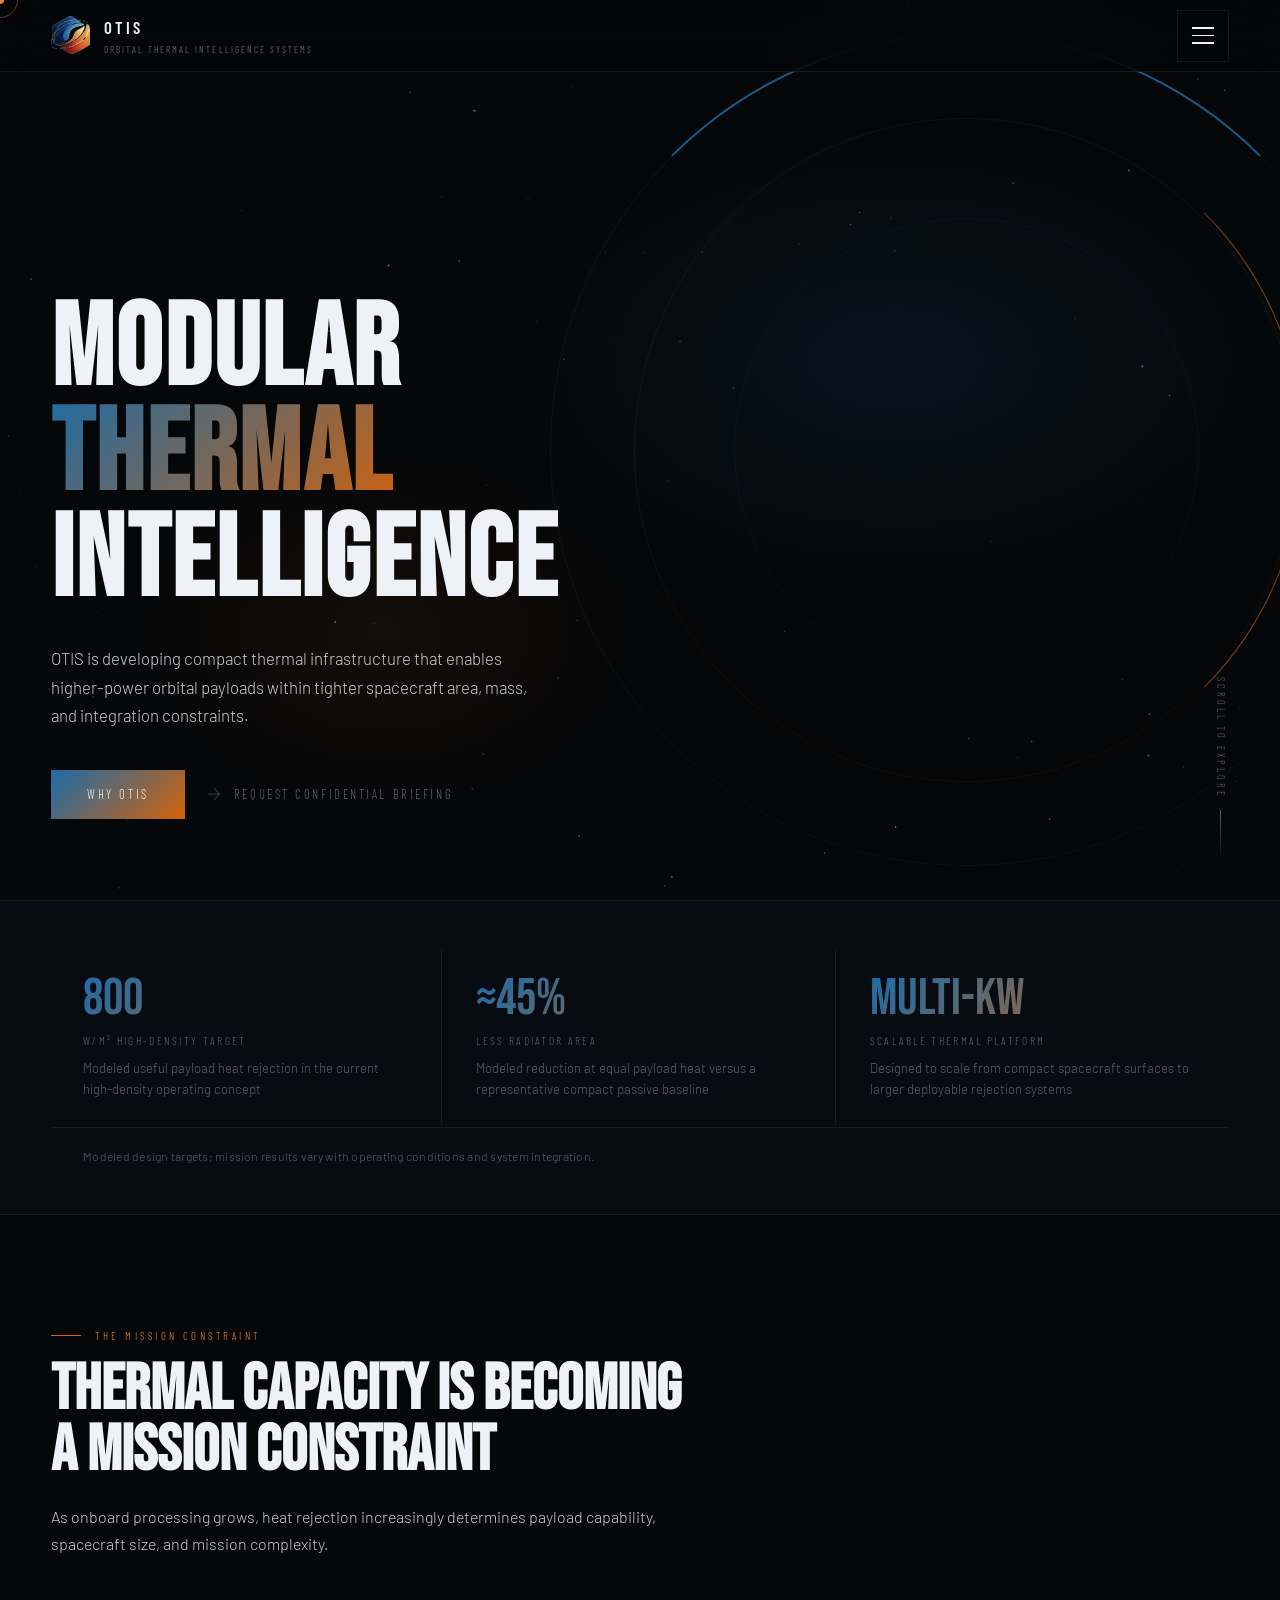
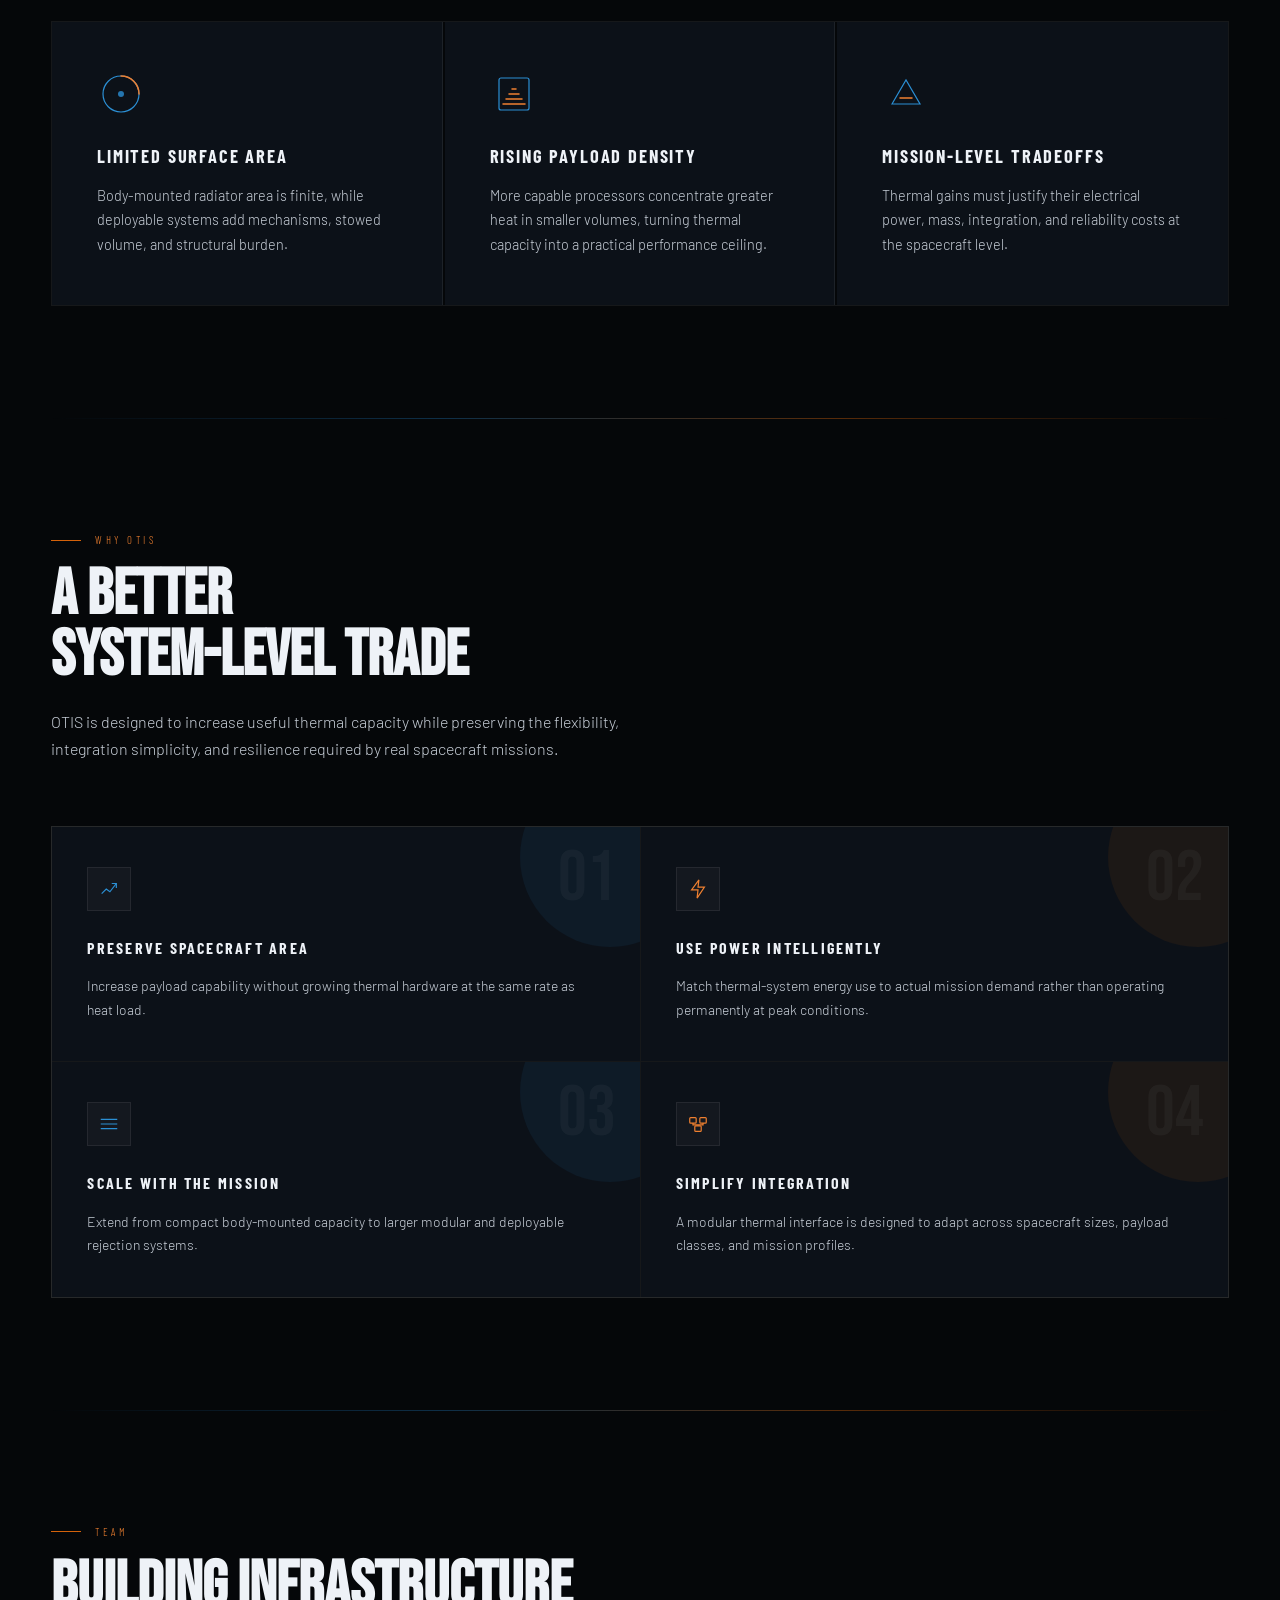
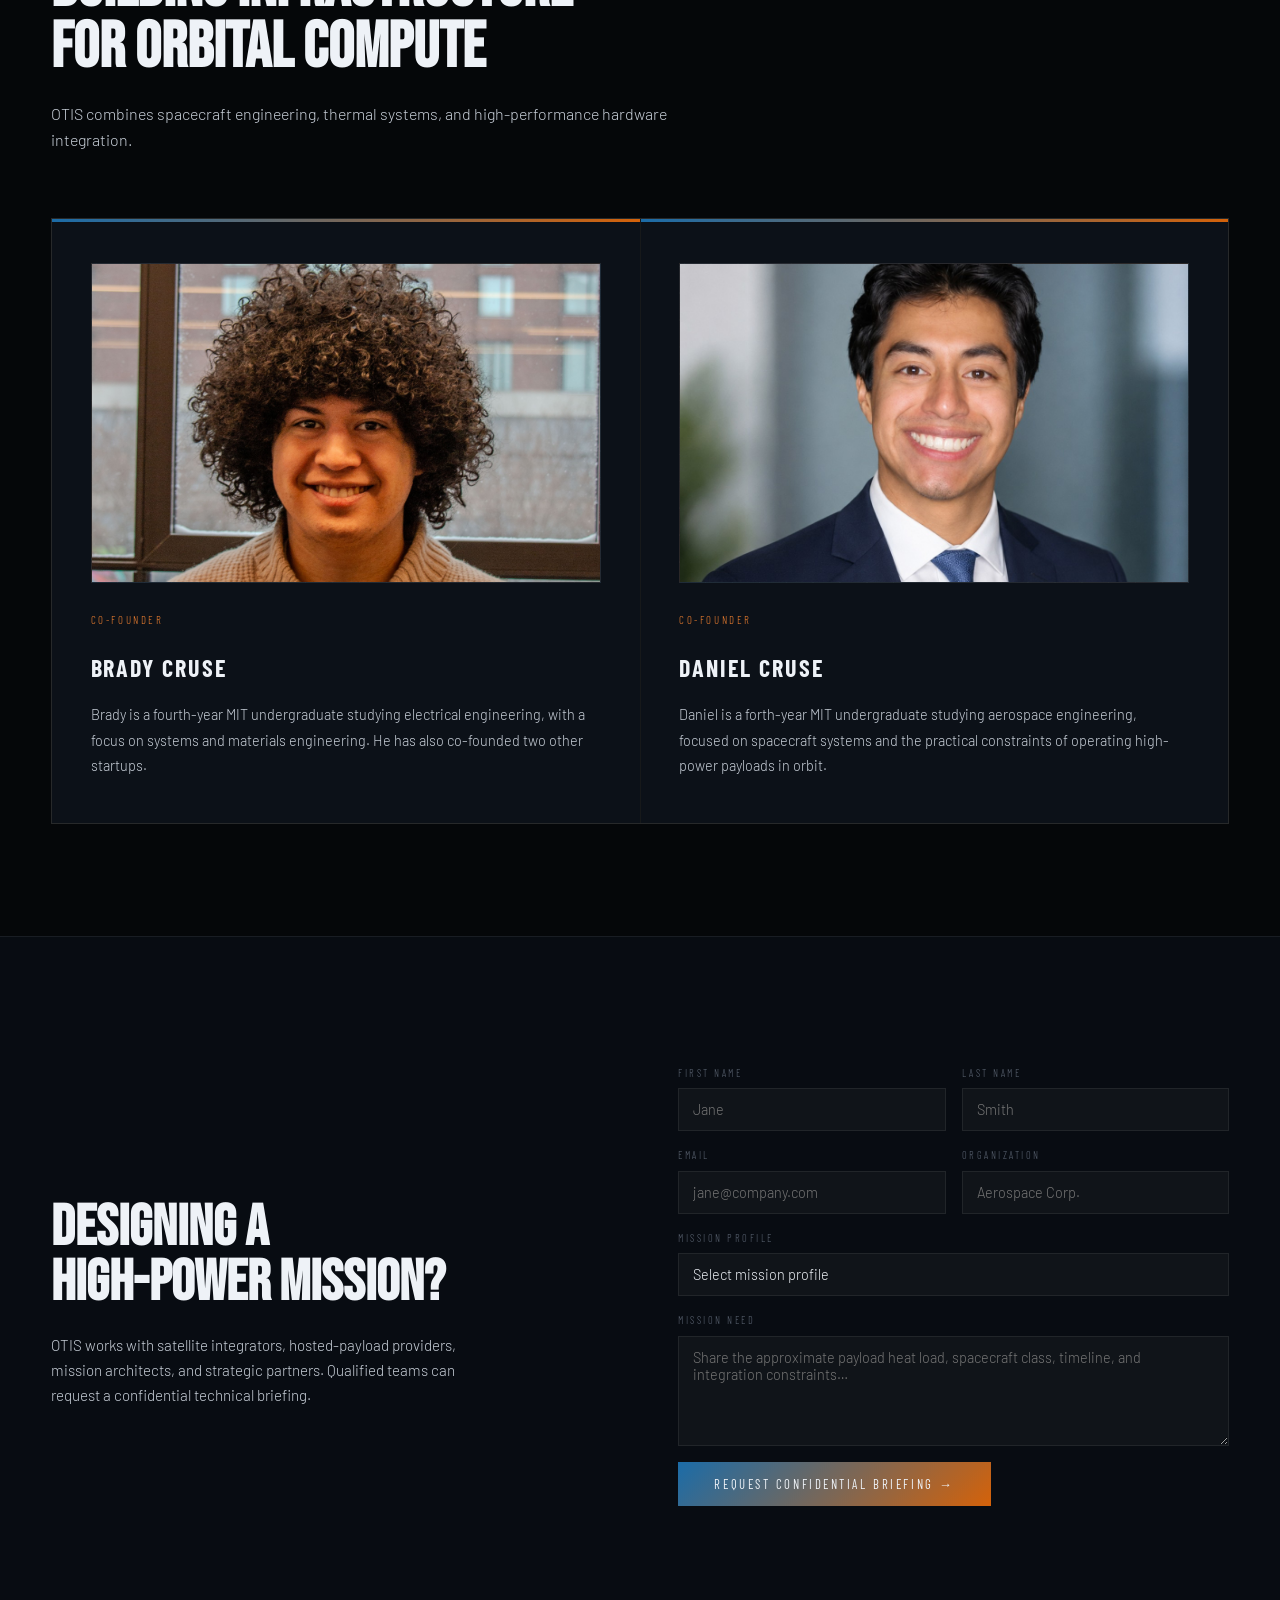
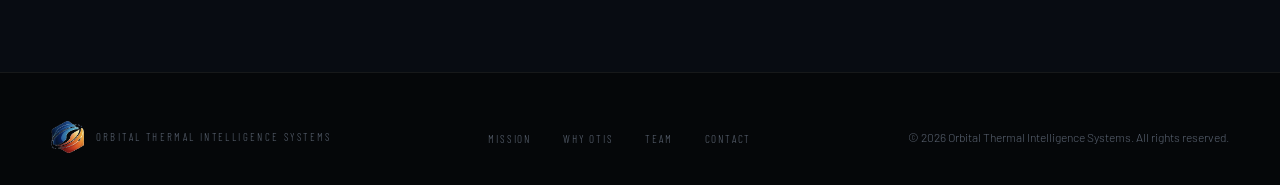
==== commit b0e267cb: "Change founder photo to new image Updated founder photo reference to new image." ====
--- a/index.html
+++ b/index.html
@@ -1187,7 +1187,7 @@
 <div class="founder-card reveal">
 <div class="founder-card-accent"></div>
 <div class="founder-photo">
-  <div class="founder-photo-placeholder"><strong>Add founder photo</strong><span>images/daniel-cruse.jpg</span></div>
+  <div class="founder-photo-placeholder"><strong>Add founder photo</strong><span>images/daniel-cruse_new.jpg</span></div>
   <img src="images/daniel-cruse.jpg" alt="Daniel Cruse" loading="lazy" onerror="this.remove()"/>
 </div>
 <div class="founder-role">Co-Founder</div>
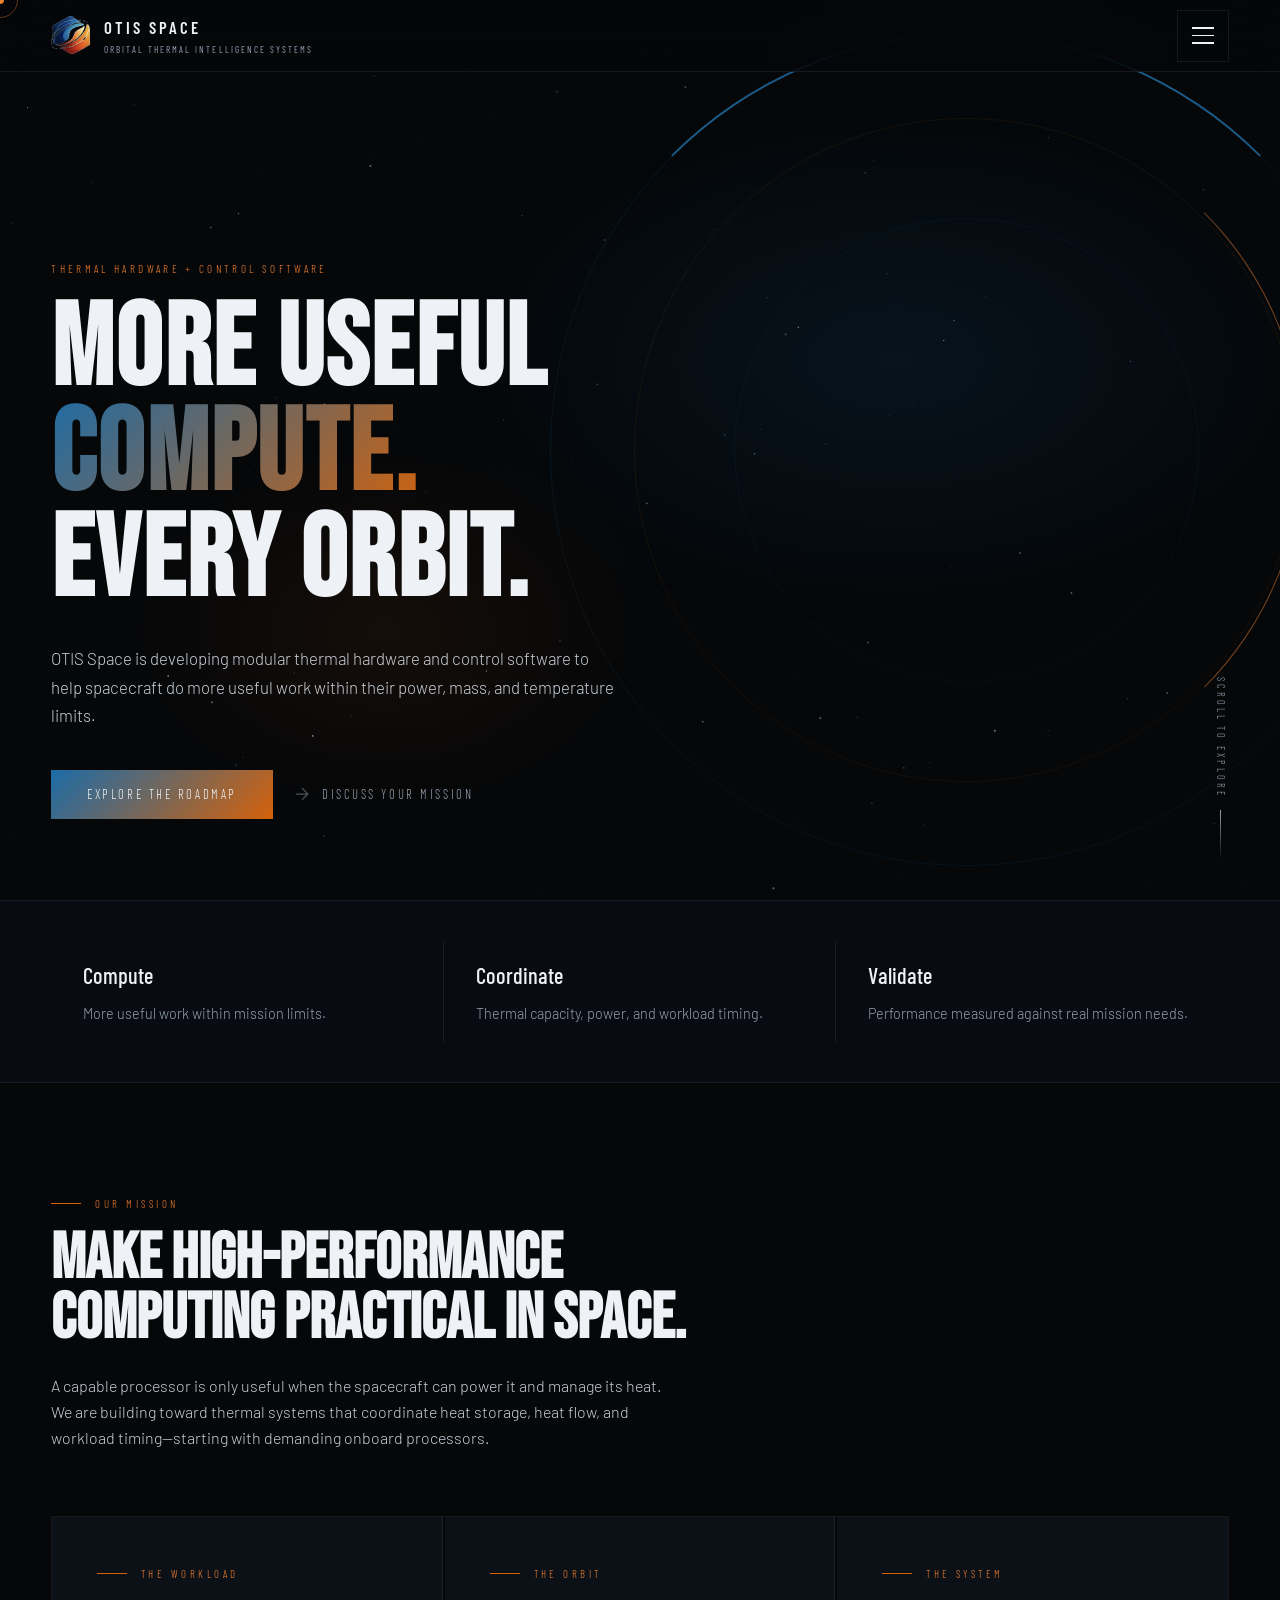
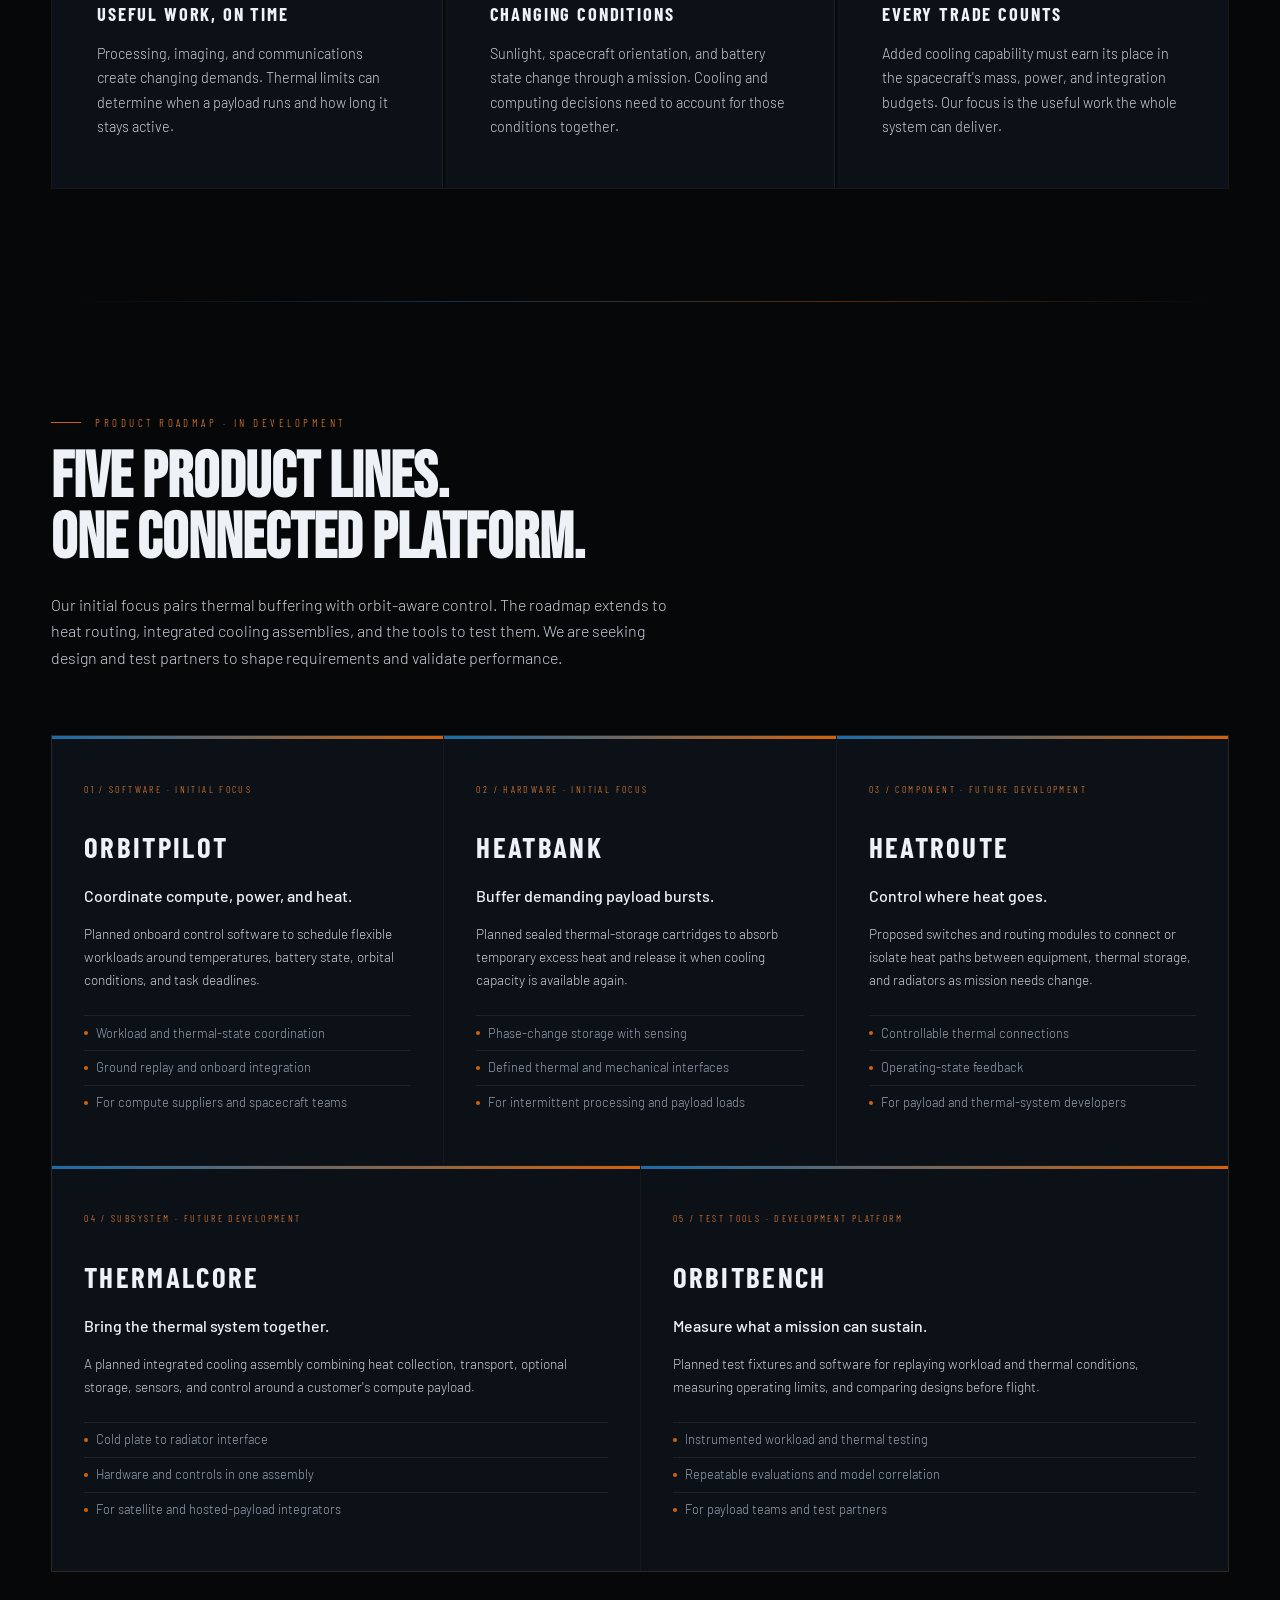
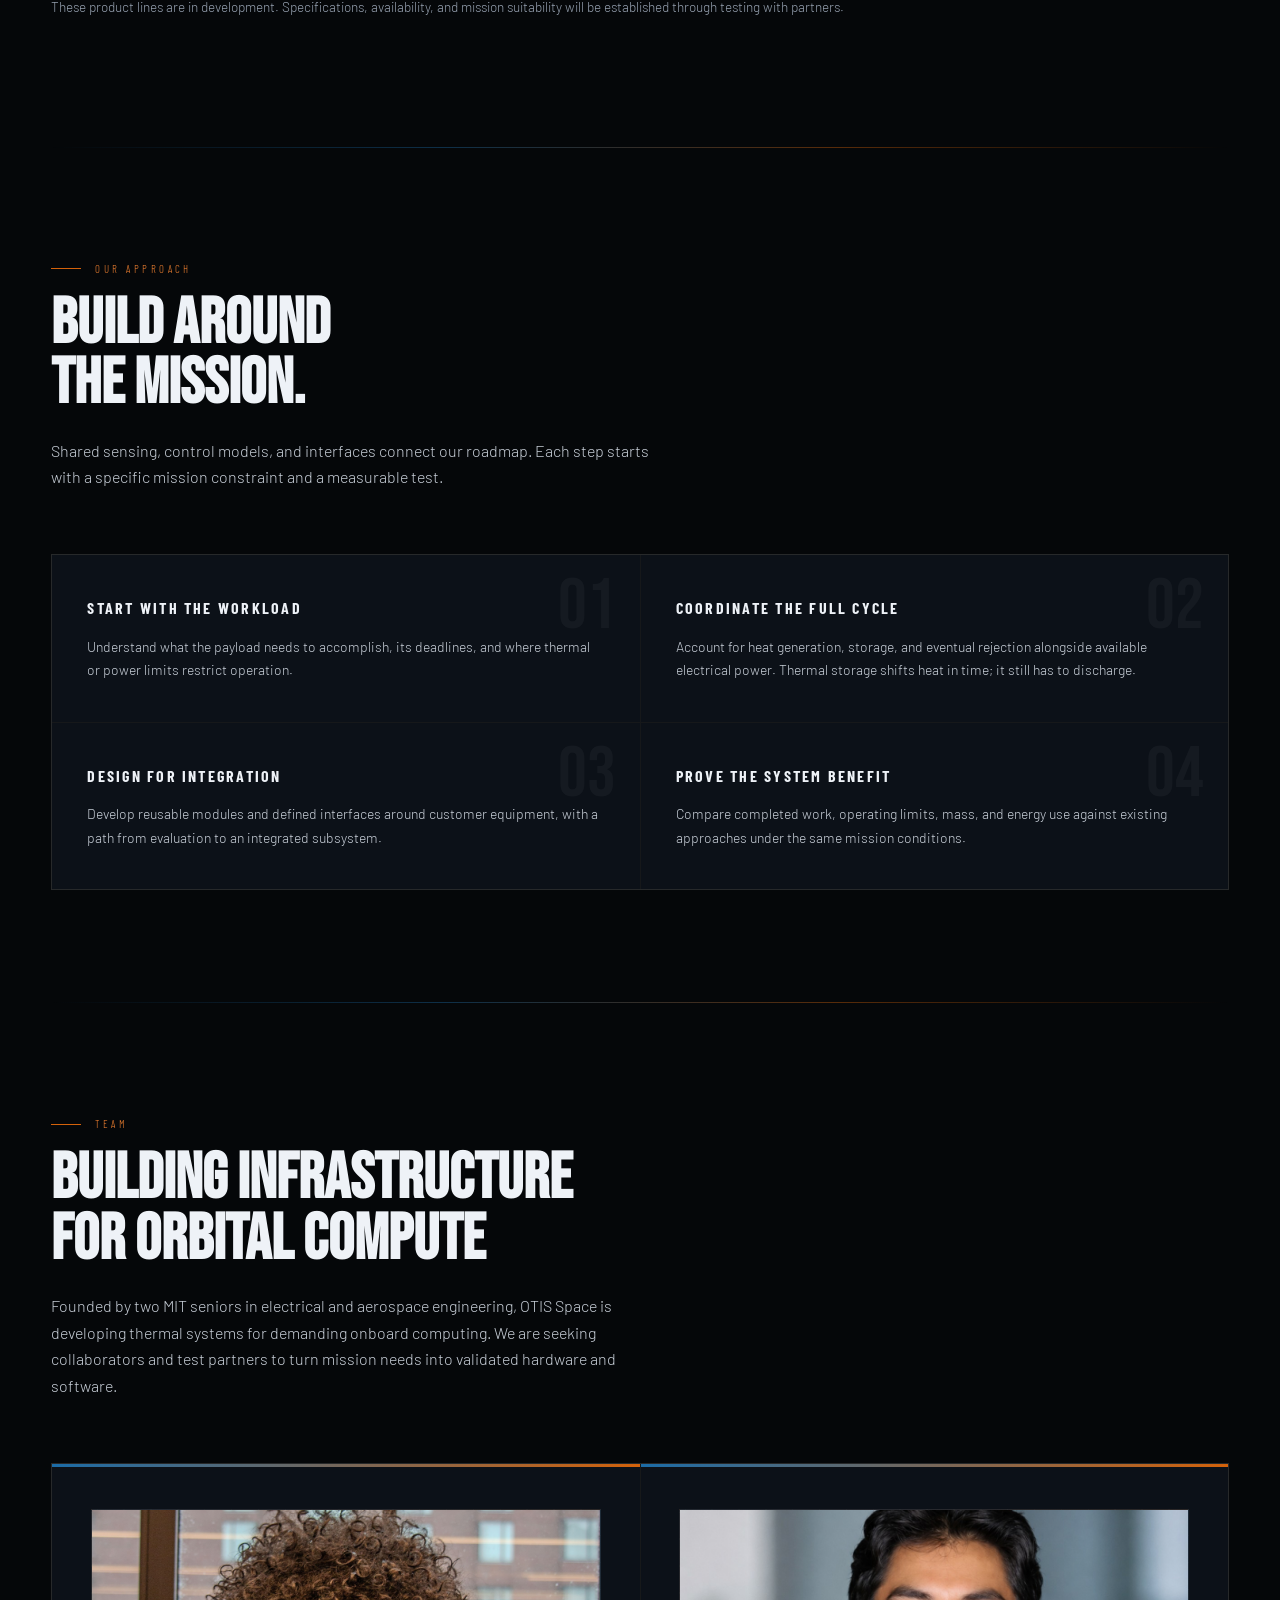
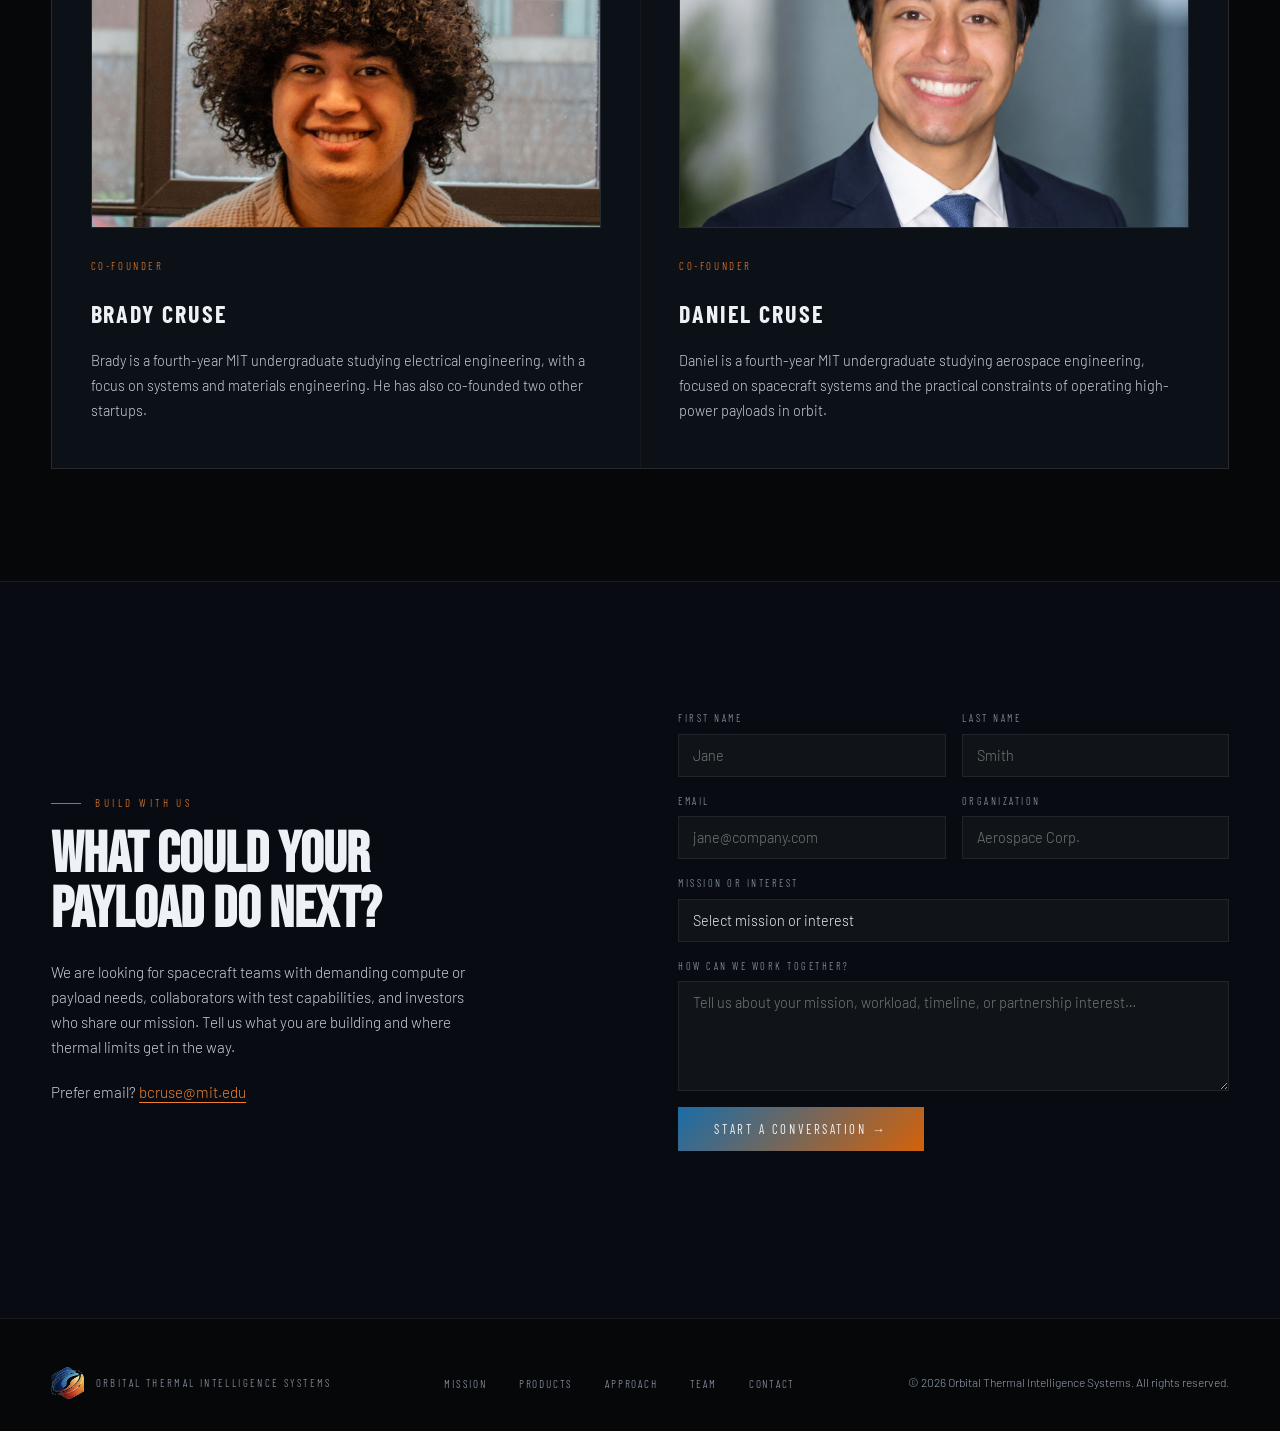
==== commit 532e3f5b: "Reposition OTIS around thermal hardware and control software" ====
--- a/index.html
+++ b/index.html
@@ -5,8 +5,8 @@
 <meta charset="utf-8"/>
 <meta content="width=device-width, initial-scale=1.0" name="viewport"/>
 <link href="favicon.ico" rel="icon" type="image/x-icon"/>
-<title>OTIS — Modular Thermal Intelligence</title>
-<meta content="OTIS develops compact thermal infrastructure that enables higher-power orbital payloads within constrained spacecraft area." name="description"/>
+<title>OTIS Space — Thermal Systems for Orbital Compute</title>
+<meta content="OTIS Space is developing modular thermal hardware and control software to help spacecraft do more useful work within their power, mass, and temperature limits." name="description"/>
 <meta content="index,follow" name="robots"/>
 <link href="https://fonts.googleapis.com" rel="preconnect">
 <link crossorigin="" href="https://fonts.gstatic.com" rel="preconnect"/>
@@ -367,42 +367,6 @@
       to   { opacity: 1; }
     }
 
-    /* ── STATS BAR ───────────────────────────────────────── */
-    #stats {
-      border-top: 1px solid var(--border);
-      border-bottom: 1px solid var(--border);
-      background: var(--deep);
-      padding: 3rem 4vw;
-      display: grid;
-      grid-template-columns: repeat(4, 1fr);
-      gap: 2px;
-    }
-    .stat-item {
-      padding: 1.5rem 2rem;
-      border-right: 1px solid var(--border);
-      position: relative;
-    }
-    .stat-item:last-child { border-right: none; }
-    .stat-num {
-      font-family: 'Bebas Neue', sans-serif;
-      font-size: 3.2rem;
-      line-height: 1;
-      background: var(--grad);
-      -webkit-background-clip: text;
-      -webkit-text-fill-color: transparent;
-      background-clip: text;
-    }
-    .stat-label {
-      font-family: 'Barlow Condensed', sans-serif;
-      font-size: 0.72rem; letter-spacing: 0.2em;
-      text-transform: uppercase; color: var(--muted);
-      margin-top: 0.4rem;
-    }
-    .stat-desc {
-      font-size: 0.82rem; color: var(--muted);
-      margin-top: 0.5rem; font-weight: 300;
-    }
-
     /* ── SECTION HEADER ──────────────────────────────────── */
     .section-header {
       padding: 7rem 4vw 4rem;
@@ -1050,58 +1014,55 @@
     }
 
 
-    /* ── PUBLIC METRICS / DISCLOSURE CONTROL ───────────── */
-    .stats-disclaimer {
-      grid-column: 1 / -1;
-      padding: 1.1rem 2rem 0;
-      font-size: 0.76rem;
-      color: var(--muted);
-      border-top: 1px solid var(--border);
-      letter-spacing: 0.02em;
-    }
-
-    .metric-status {
-      display: inline-block;
-      margin-top: 0.8rem;
-      padding: 4px 9px;
-      border: 1px solid rgba(240,128,48,0.28);
-      color: var(--orange-2);
-      font-family: 'Barlow Condensed', sans-serif;
-      font-size: 0.62rem;
-      letter-spacing: 0.18em;
-      text-transform: uppercase;
-    }
-
-
-    .performance-callout {
-      margin: 0 4vw 1.5rem;
-      padding: 1.2rem 1.4rem;
-      background: var(--grad-soft);
-      border: 1px solid var(--border);
-      font-size: 0.85rem;
-      color: var(--text);
-    }
-
-    .performance-callout strong { color: var(--white); font-weight: 500; }
-
-    .metric-highlight {
-      color: var(--orange-2);
-      font-family: 'Barlow Condensed', sans-serif;
-      font-weight: 600;
-      letter-spacing: 0.04em;
-    }
-
-
-  
-
-    /* ── STREAMLINED PUBLIC PAGE ─────────────────────────── */
-    #stats { grid-template-columns: repeat(3, 1fr); }
-    #stats .stat-item:nth-child(3) { border-right: none; }
-    .about-grid { grid-template-columns: repeat(3, 1fr); }
+    /* ── MISSION AND PRODUCT ROADMAP ────────────────────── */
+    :root { --muted: #96a1b0; }
+    section[id] { scroll-margin-top: 72px; }
+    a:focus-visible, button:focus-visible { outline: 2px solid var(--orange-2); outline-offset: 5px; }
+    #hero { min-height: 100svh; padding-top: 130px; }
+    .hero-sub { max-width: 570px; }
+    .focus-grid {
+      display: grid; grid-template-columns: repeat(3, minmax(0, 1fr));
+      padding: 2.5rem 4vw; background: var(--deep);
+      border-top: 1px solid var(--border); border-bottom: 1px solid var(--border);
+    }
+    .focus-item { padding: 1rem 2rem; border-right: 1px solid var(--border); }
+    .focus-item:last-child { border-right: 0; }
+    .focus-item h2 { font-family: 'Barlow Condensed', sans-serif; font-size: 1.4rem; font-weight: 500; color: var(--white); }
+    .focus-item p { font-size: 0.9rem; color: var(--muted); margin-top: 0.5rem; }
+    .about-grid { grid-template-columns: repeat(3, minmax(0, 1fr)); }
     #advantage { padding-bottom: 7rem; }
-    .advantage-grid { grid-template-columns: repeat(2, 1fr); }
+    .advantage-grid { grid-template-columns: repeat(2, minmax(0, 1fr)); }
+    .product-cards { grid-template-columns: repeat(6, minmax(0, 1fr)); }
+    .product-card { grid-column: span 2; }
+    .product-card:nth-last-child(-n+2) { grid-column: span 3; }
+    .product-card h3 { font-size: 1.8rem; }
+    .product-card .product-purpose { color: var(--white); font-size: 1rem; font-weight: 500; margin-bottom: 0.8rem; }
+    .product-card-tag { color: var(--orange-2); line-height: 1.7; }
+    .roadmap-note { margin: 1.5rem 4vw 0; max-width: 800px; color: var(--muted); font-size: 0.85rem; }
+    .contact-email { margin-top: 1.25rem; }
+    .contact-email a { color: var(--orange-2); text-underline-offset: 4px; }
+    @media (max-width: 1000px) {
+      .product-cards { grid-template-columns: repeat(2, minmax(0, 1fr)); }
+      .product-card, .product-card:nth-last-child(-n+2) { grid-column: auto; }
+      .product-card:last-child { grid-column: 1 / -1; }
+      .about-card { padding: 2rem 1.5rem; }
+    }
+    @media (max-width: 768px) {
+      .about-grid, .advantage-grid { grid-template-columns: 1fr; }
+      .about-card { border-right: 0; border-bottom: 1px solid var(--border); }
+      .focus-item { padding: 1rem; }
+    }
+    @media (max-width: 640px) {
+      #hero { padding-top: 120px; }
+      .focus-grid { grid-template-columns: 1fr; padding: 1.5rem 5vw; }
+      .focus-item { border-right: 0; border-bottom: 1px solid var(--border); padding: 1.25rem 0; }
+      .focus-item:last-child { border-bottom: 0; }
+      .product-cards { grid-template-columns: 1fr; }
+      .product-card { padding: 2.2rem 1.5rem; }
+      .roadmap-note { margin-left: 5vw; margin-right: 5vw; }
+    }
 </style>
-</link></head>
+</head>
 <body>
 <!-- Custom cursor -->
 <div class="cursor" id="cursor">
@@ -1115,7 +1076,7 @@
 <a class="nav-logo" href="#hero">
 <img alt="OTIS icon" src="otis_logo_icon.png"/>
 <div class="nav-logo-text">
-      OTIS
+      OTIS Space
       <span>Orbital Thermal Intelligence Systems</span>
 </div>
 </a>
@@ -1124,60 +1085,123 @@
 <span></span>
 <span></span>
 </button>
-<div class="mobile-menu" id="mobileMenu">
-<div class="mobile-menu-inner"><a href="#about">Mission Constraint</a><a href="#advantage">Why OTIS</a><a href="#founders">Team</a><a class="mobile-menu-cta" href="#contact">Request Briefing</a></div>
+<div class="mobile-menu" id="mobileMenu" inert="">
+<div class="mobile-menu-inner"><a href="#about">Mission</a><a href="#products">Product Roadmap</a><a href="#advantage">Our Approach</a><a href="#founders">Team</a><a class="mobile-menu-cta" href="#contact">Discuss Your Mission</a></div>
 </div>
 </nav>
 <!-- ── HERO ────────────────────────────────────────────── -->
+<main>
 <section id="hero">
-<div class="hero-bg-glow"></div>
-<div class="hero-ring">
-<div class="ring-sweep"></div>
-<div class="ring-sweep-2"></div>
-</div>
-<h1 class="hero-title">
-    Modular<br/>
-<span class="gradient-word">Thermal</span><br/>
-    Intelligence
-</h1>
-<p class="hero-sub">OTIS is developing compact thermal infrastructure that enables higher-power orbital payloads within tighter spacecraft area, mass, and integration constraints.</p>
-<div class="hero-actions">
-<a class="btn-primary" href="#advantage">Why OTIS</a>
-<a class="btn-ghost" href="#contact">
-<svg fill="none" stroke="currentColor" stroke-width="1.5" viewbox="0 0 24 24"><path d="M5 12h14M12 5l7 7-7 7"></path></svg>
-      Request Confidential Briefing
-    </a>
-</div>
-<div class="hero-scroll-hint">Scroll to explore</div>
+  <div class="hero-bg-glow" aria-hidden="true"></div>
+  <div class="hero-ring" aria-hidden="true"><div class="ring-sweep"></div><div class="ring-sweep-2"></div></div>
+  <p class="hero-eyebrow">Thermal hardware + control software</p>
+  <h1 class="hero-title">More useful<br/><span class="gradient-word">compute.</span><br/>Every orbit.</h1>
+  <p class="hero-sub">OTIS Space is developing modular thermal hardware and control software to help spacecraft do more useful work within their power, mass, and temperature limits.</p>
+  <div class="hero-actions">
+    <a class="btn-primary" href="#products">Explore the Roadmap</a>
+    <a class="btn-ghost" href="#contact"><svg aria-hidden="true" fill="none" stroke="currentColor" stroke-width="1.5" viewBox="0 0 24 24"><path d="M5 12h14M12 5l7 7-7 7"></path></svg>Discuss Your Mission</a>
+  </div>
+  <div class="hero-scroll-hint" aria-hidden="true">Scroll to explore</div>
 </section>
-<!-- ── STATS ────────────────────────────────────────────── -->
-<section class="reveal" id="stats"><div class="stat-item"><div class="stat-num">800</div><div class="stat-label">W/m² High-Density Target</div><div class="stat-desc">Modeled useful payload heat rejection in the current high-density operating concept</div></div><div class="stat-item"><div class="stat-num">≈45%</div><div class="stat-label">Less Radiator Area</div><div class="stat-desc">Modeled reduction at equal payload heat versus a representative compact passive baseline</div></div><div class="stat-item"><div class="stat-num">Multi-kW</div><div class="stat-label">Scalable Thermal Platform</div><div class="stat-desc">Designed to scale from compact spacecraft surfaces to larger deployable rejection systems</div></div><div class="stats-disclaimer">Modeled design targets; mission results vary with operating conditions and system integration.</div></section>
-<!-- ── ABOUT / PROBLEM ─────────────────────────────────── -->
+
+<section class="focus-grid reveal" aria-label="Our focus">
+  <div class="focus-item"><h2>Compute</h2><p>More useful work within mission limits.</p></div>
+  <div class="focus-item"><h2>Coordinate</h2><p>Thermal capacity, power, and workload timing.</p></div>
+  <div class="focus-item"><h2>Validate</h2><p>Performance measured against real mission needs.</p></div>
+</section>
+
+<!-- ── MISSION ─────────────────────────────────────────── -->
 <section id="about">
-<div class="section-header reveal"><div class="section-eyebrow">The Mission Constraint</div><h2 class="section-title">Thermal capacity is becoming<br/>a mission constraint</h2><p class="section-body">As onboard processing grows, heat rejection increasingly determines payload capability, spacecraft size, and mission complexity.</p></div>
-<div class="about-grid"><div class="about-card reveal"><div class="about-card-icon"><svg fill="none" viewbox="0 0 48 48" xmlns="http://www.w3.org/2000/svg"><circle cx="24" cy="24" r="18" stroke="#2b8fd4" stroke-width="1.2"></circle><path d="M24 6 A18 18 0 0 1 42 24" stroke="#f08030" stroke-linecap="round" stroke-width="1.5"></path><circle cx="24" cy="24" fill="#2b8fd4" opacity="0.8" r="3"></circle></svg></div><h3>Limited Surface Area</h3><p>Body-mounted radiator area is finite, while deployable systems add mechanisms, stowed volume, and structural burden.</p></div><div class="about-card reveal"><div class="about-card-icon"><svg fill="none" viewbox="0 0 48 48" xmlns="http://www.w3.org/2000/svg"><path d="M13 34h22M16 29h16M19 24h10M22 19h4" stroke="#f08030" stroke-linecap="round" stroke-width="1.5"></path><rect height="32" rx="2" stroke="#2b8fd4" stroke-width="1.2" width="30" x="9" y="8"></rect></svg></div><h3>Rising Payload Density</h3><p>More capable processors concentrate greater heat in smaller volumes, turning thermal capacity into a practical performance ceiling.</p></div><div class="about-card reveal"><div class="about-card-icon"><svg fill="none" viewbox="0 0 48 48" xmlns="http://www.w3.org/2000/svg"><path d="M10 34 L24 10 L38 34 Z" stroke="#2b8fd4" stroke-width="1.2"></path><path d="M18 28h12" stroke="#f08030" stroke-linecap="round" stroke-width="1.5"></path></svg></div><h3>Mission-Level Tradeoffs</h3><p>Thermal gains must justify their electrical power, mass, integration, and reliability costs at the spacecraft level.</p></div></div>
+  <div class="section-header reveal">
+    <div class="section-eyebrow">Our Mission</div>
+    <h2 class="section-title">Make high-performance<br/>computing practical in space.</h2>
+    <p class="section-body">A capable processor is only useful when the spacecraft can power it and manage its heat. We are building toward thermal systems that coordinate heat storage, heat flow, and workload timing—starting with demanding onboard processors.</p>
+  </div>
+  <div class="about-grid">
+    <article class="about-card reveal"><div class="section-eyebrow">The Workload</div><h3>Useful work, on time</h3><p>Processing, imaging, and communications create changing demands. Thermal limits can determine when a payload runs and how long it stays active.</p></article>
+    <article class="about-card reveal"><div class="section-eyebrow">The Orbit</div><h3>Changing conditions</h3><p>Sunlight, spacecraft orientation, and battery state change through a mission. Cooling and computing decisions need to account for those conditions together.</p></article>
+    <article class="about-card reveal"><div class="section-eyebrow">The System</div><h3>Every trade counts</h3><p>Added cooling capability must earn its place in the spacecraft's mass, power, and integration budgets. Our focus is the useful work the whole system can deliver.</p></article>
+  </div>
 </section>
 <div class="gradient-rule"></div>
-<!-- ── ARCHITECTURE ─────────────────────────────────────── -->
-
-<!-- ── CAPABILITIES ─────────────────────────────────────── -->
-<section id="advantage">
-<div class="section-header reveal"><div class="section-eyebrow">Why OTIS</div><h2 class="section-title">A better<br/>system-level trade</h2><p class="section-body">OTIS is designed to increase useful thermal capacity while preserving the flexibility, integration simplicity, and resilience required by real spacecraft missions.</p></div>
-<div class="cap-grid advantage-grid"><div class="cap-card reveal" style="--glow-color: rgba(43,143,212,0.08)"><div class="cap-card-glow"></div><div class="cap-number">01</div><div class="cap-icon"><svg fill="none" stroke="#2b8fd4" stroke-width="1.3" viewbox="0 0 24 24"><path d="M4 17l5-5 4 3 7-9"></path><path d="M15 6h5v5"></path></svg></div><h3>Preserve Spacecraft Area</h3><p>Increase payload capability without growing thermal hardware at the same rate as heat load.</p></div><div class="cap-card reveal" style="--glow-color: rgba(212,98,10,0.08)"><div class="cap-card-glow"></div><div class="cap-number">02</div><div class="cap-icon"><svg fill="none" stroke="#f08030" stroke-width="1.3" viewbox="0 0 24 24"><path d="M13 2L5 13h7l-1 9 8-12h-7z"></path></svg></div><h3>Use Power Intelligently</h3><p>Match thermal-system energy use to actual mission demand rather than operating permanently at peak conditions.</p></div><div class="cap-card reveal" style="--glow-color: rgba(43,143,212,0.08)"><div class="cap-card-glow"></div><div class="cap-number">03</div><div class="cap-icon"><svg fill="none" stroke="#2b8fd4" stroke-width="1.3" viewbox="0 0 24 24"><path d="M3 7h18M3 12h18M3 17h18"></path></svg></div><h3>Scale with the Mission</h3><p>Extend from compact body-mounted capacity to larger modular and deployable rejection systems.</p></div><div class="cap-card reveal" style="--glow-color: rgba(212,98,10,0.08)"><div class="cap-card-glow"></div><div class="cap-number">04</div><div class="cap-icon"><svg fill="none" stroke="#f08030" stroke-width="1.3" viewbox="0 0 24 24"><rect x="3" y="5" width="7" height="6" rx="1"></rect><rect x="14" y="5" width="7" height="6" rx="1"></rect><rect x="8.5" y="14" width="7" height="6" rx="1"></rect><path d="M6.5 11v2h5.5M17.5 11v2H12M12 13v1"></path></svg></div><h3>Simplify Integration</h3><p>A modular thermal interface is designed to adapt across spacecraft sizes, payload classes, and mission profiles.</p></div></div>
+
+<!-- ── PRODUCT ROADMAP ─────────────────────────────────── -->
+<section id="products">
+  <div class="section-header reveal">
+    <div class="section-eyebrow">Product Roadmap · In Development</div>
+    <h2 class="section-title">Five product lines.<br/>One connected platform.</h2>
+    <p class="section-body">Our initial focus pairs thermal buffering with orbit-aware control. The roadmap extends to heat routing, integrated cooling assemblies, and the tools to test them. We are seeking design and test partners to shape requirements and validate performance.</p>
+  </div>
+  <div class="product-cards">
+    <article class="product-card reveal">
+      <div class="product-card-accent"></div>
+      <div class="product-card-tag">01 / Software · Initial Focus</div>
+      <h3>OrbitPilot</h3>
+      <p class="product-purpose">Coordinate compute, power, and heat.</p>
+      <p>Planned onboard control software to schedule flexible workloads around temperatures, battery state, orbital conditions, and task deadlines.</p>
+      <ul class="product-card-list"><li>Workload and thermal-state coordination</li><li>Ground replay and onboard integration</li><li>For compute suppliers and spacecraft teams</li></ul>
+    </article>
+    <article class="product-card reveal">
+      <div class="product-card-accent"></div>
+      <div class="product-card-tag">02 / Hardware · Initial Focus</div>
+      <h3>HeatBank</h3>
+      <p class="product-purpose">Buffer demanding payload bursts.</p>
+      <p>Planned sealed thermal-storage cartridges to absorb temporary excess heat and release it when cooling capacity is available again.</p>
+      <ul class="product-card-list"><li>Phase-change storage with sensing</li><li>Defined thermal and mechanical interfaces</li><li>For intermittent processing and payload loads</li></ul>
+    </article>
+    <article class="product-card reveal">
+      <div class="product-card-accent"></div>
+      <div class="product-card-tag">03 / Component · Future Development</div>
+      <h3>HeatRoute</h3>
+      <p class="product-purpose">Control where heat goes.</p>
+      <p>Proposed switches and routing modules to connect or isolate heat paths between equipment, thermal storage, and radiators as mission needs change.</p>
+      <ul class="product-card-list"><li>Controllable thermal connections</li><li>Operating-state feedback</li><li>For payload and thermal-system developers</li></ul>
+    </article>
+    <article class="product-card reveal">
+      <div class="product-card-accent"></div>
+      <div class="product-card-tag">04 / Subsystem · Future Development</div>
+      <h3>ThermalCore</h3>
+      <p class="product-purpose">Bring the thermal system together.</p>
+      <p>A planned integrated cooling assembly combining heat collection, transport, optional storage, sensors, and control around a customer's compute payload.</p>
+      <ul class="product-card-list"><li>Cold plate to radiator interface</li><li>Hardware and controls in one assembly</li><li>For satellite and hosted-payload integrators</li></ul>
+    </article>
+    <article class="product-card reveal">
+      <div class="product-card-accent"></div>
+      <div class="product-card-tag">05 / Test Tools · Development Platform</div>
+      <h3>OrbitBench</h3>
+      <p class="product-purpose">Measure what a mission can sustain.</p>
+      <p>Planned test fixtures and software for replaying workload and thermal conditions, measuring operating limits, and comparing designs before flight.</p>
+      <ul class="product-card-list"><li>Instrumented workload and thermal testing</li><li>Repeatable evaluations and model correlation</li><li>For payload teams and test partners</li></ul>
+    </article>
+  </div>
+  <p class="roadmap-note">These product lines are in development. Specifications, availability, and mission suitability will be established through testing with partners.</p>
 </section>
 <div class="gradient-rule"></div>
-<!-- ── PERFORMANCE TABLE ───────────────────────────────── -->
-
-<!-- ── PRODUCT FAMILY ────────────────────────────────────── -->
+
+<!-- ── APPROACH ────────────────────────────────────────── -->
+<section id="advantage">
+  <div class="section-header reveal">
+    <div class="section-eyebrow">Our Approach</div>
+    <h2 class="section-title">Build around<br/>the mission.</h2>
+    <p class="section-body">Shared sensing, control models, and interfaces connect our roadmap. Each step starts with a specific mission constraint and a measurable test.</p>
+  </div>
+  <div class="cap-grid advantage-grid">
+    <article class="cap-card reveal"><div class="cap-number" aria-hidden="true">01</div><h3>Start with the workload</h3><p>Understand what the payload needs to accomplish, its deadlines, and where thermal or power limits restrict operation.</p></article>
+    <article class="cap-card reveal"><div class="cap-number" aria-hidden="true">02</div><h3>Coordinate the full cycle</h3><p>Account for heat generation, storage, and eventual rejection alongside available electrical power. Thermal storage shifts heat in time; it still has to discharge.</p></article>
+    <article class="cap-card reveal"><div class="cap-number" aria-hidden="true">03</div><h3>Design for integration</h3><p>Develop reusable modules and defined interfaces around customer equipment, with a path from evaluation to an integrated subsystem.</p></article>
+    <article class="cap-card reveal"><div class="cap-number" aria-hidden="true">04</div><h3>Prove the system benefit</h3><p>Compare completed work, operating limits, mass, and energy use against existing approaches under the same mission conditions.</p></article>
+  </div>
+</section>
+<div class="gradient-rule"></div>
 
 <!-- ── FOUNDERS ─────────────────────────────────────────── -->
 <section id="founders">
-<div class="section-header reveal"><div class="section-eyebrow">Team</div><h2 class="section-title">Building infrastructure<br/>for orbital compute</h2><p class="section-body">OTIS combines spacecraft engineering, thermal systems, and high-performance hardware integration.</p></div>
+<div class="section-header reveal"><div class="section-eyebrow">Team</div><h2 class="section-title">Building infrastructure<br/>for orbital compute</h2><p class="section-body">Founded by two MIT seniors in electrical and aerospace engineering, OTIS Space is developing thermal systems for demanding onboard computing. We are seeking collaborators and test partners to turn mission needs into validated hardware and software.</p></div>
 <div class="founders-grid">
 <div class="founder-card reveal">
 <div class="founder-card-accent"></div>
 <div class="founder-photo">
-  <div class="founder-photo-placeholder"><strong>Add founder photo</strong><span>images/brady-cruse.jpg</span></div>
+  <div class="founder-photo-placeholder" aria-hidden="true"><strong>Brady Cruse</strong></div>
   <img src="images/brady-cruse.jpg" alt="Brady Cruse" loading="lazy" onerror="this.remove()"/>
 </div>
 <div class="founder-role">Co-Founder</div>
@@ -1187,20 +1211,20 @@
 <div class="founder-card reveal">
 <div class="founder-card-accent"></div>
 <div class="founder-photo">
-  <div class="founder-photo-placeholder"><strong>Add founder photo</strong><span>images/daniel-cruse_new.jpg</span></div>
-  <img src="images/daniel-cruse.jpg" alt="Daniel Cruse" loading="lazy" onerror="this.remove()"/>
+  <div class="founder-photo-placeholder" aria-hidden="true"><strong>Daniel Cruse</strong></div>
+  <img src="images/daniel-cruse_new.jpg" alt="Daniel Cruse" loading="lazy" onerror="this.remove()"/>
 </div>
 <div class="founder-role">Co-Founder</div>
 <h3>Daniel Cruse</h3>
-<p>Daniel is a forth-year MIT undergraduate studying aerospace engineering, focused on spacecraft systems and the practical constraints of operating high-power payloads in orbit.</p>
+<p>Daniel is a fourth-year MIT undergraduate studying aerospace engineering, focused on spacecraft systems and the practical constraints of operating high-power payloads in orbit.</p>
 </div>
 </div>
 </section>
 <!-- ── CONTACT ───────────────────────────────────────────── -->
 <section id="contact">
-<div class="contact-text reveal"><h2>Designing a<br/>high-power mission?</h2><p>OTIS works with satellite integrators, hosted-payload providers, mission architects, and strategic partners. Qualified teams can request a confidential technical briefing.</p></div>
+<div class="contact-text reveal"><div class="section-eyebrow">Build With Us</div><h2>What could your<br/>payload do next?</h2><p>We are looking for spacecraft teams with demanding compute or payload needs, collaborators with test capabilities, and investors who share our mission. Tell us what you are building and where thermal limits get in the way.</p><p class="contact-email">Prefer email? <a href="mailto:bcruse@mit.edu">bcruse@mit.edu</a></p></div>
 <form action="https://formspree.io/f/xwvzaraa" class="contact-form reveal" id="briefingForm" method="POST">
-<input name="_subject" type="hidden" value="New OTIS Confidential Briefing Request"/>
+<input name="_subject" type="hidden" value="New OTIS Mission or Partnership Inquiry"/>
 <input autocomplete="off" class="form-honeypot" name="_gotcha" tabindex="-1" type="text"/>
 <div class="form-row">
 <div class="form-group">
@@ -1223,33 +1247,36 @@
 </div>
 </div>
 <div class="form-group">
-<label for="missionType">Mission Profile</label>
+<label for="missionType">Mission or Interest</label>
 <select id="missionType" name="mission_type" required="">
-<option disabled="" selected="" value="">Select mission profile</option>
+<option disabled="" selected="" value="">Select mission or interest</option>
 <option>CubeSat / SmallSat</option>
 <option>Hosted Payload</option>
 <option>Orbital Compute</option>
 <option>Commercial Remote Sensing</option>
 <option>Government / Defense</option>
 <option>Research / Academic</option>
+<option>Test / Development Partnership</option>
+<option>Investment / Strategic Partnership</option>
 <option>Other</option>
 </select>
 </div>
 <div class="form-group">
-<label for="message">Mission Need</label>
-<textarea id="message" name="message" placeholder="Share the approximate payload heat load, spacecraft class, timeline, and integration constraints…" required=""></textarea>
-</div>
-<button class="form-submit" id="briefingSubmit" type="submit">Request Confidential Briefing →</button>
+<label for="message">How Can We Work Together?</label>
+<textarea id="message" name="message" placeholder="Tell us about your mission, workload, timeline, or partnership interest…" required=""></textarea>
+</div>
+<button class="form-submit" id="briefingSubmit" type="submit">Start a Conversation →</button>
 <p aria-live="polite" class="form-status" id="formStatus"></p>
 </form>
 </section>
+</main>
 <!-- ── FOOTER ────────────────────────────────────────────── -->
 <footer>
 <div class="footer-logo">
 <img alt="OTIS" src="otis_logo_icon.png"/>
 <span class="footer-tagline">Orbital Thermal Intelligence Systems</span>
 </div>
-<ul class="footer-links"><li><a href="#about">Mission</a></li><li><a href="#advantage">Why OTIS</a></li><li><a href="#founders">Team</a></li><li><a href="#contact">Contact</a></li></ul>
+<ul class="footer-links"><li><a href="#about">Mission</a></li><li><a href="#products">Products</a></li><li><a href="#advantage">Approach</a></li><li><a href="#founders">Team</a></li><li><a href="#contact">Contact</a></li></ul>
 <div class="footer-copy">© 2026 Orbital Thermal Intelligence Systems. All rights reserved.</div>
 </footer>
 <script>
@@ -1342,6 +1369,9 @@
     mobileMenu.classList.remove('open');
     menuToggle.classList.remove('active');
     menuToggle.setAttribute('aria-expanded', 'false');
+    menuToggle.setAttribute('aria-label', 'Open navigation menu');
+    if (mobileMenu.contains(document.activeElement)) menuToggle.focus();
+    mobileMenu.inert = true;
     document.body.classList.remove('menu-open');
   }
 
@@ -1349,6 +1379,8 @@
     mobileMenu.classList.add('open');
     menuToggle.classList.add('active');
     menuToggle.setAttribute('aria-expanded', 'true');
+    menuToggle.setAttribute('aria-label', 'Close navigation menu');
+    mobileMenu.inert = false;
     document.body.classList.add('menu-open');
   }
 
@@ -1391,7 +1423,7 @@
       const formEndpoint = briefingForm.getAttribute('action');
 
       if (!formEndpoint || formEndpoint.includes('YOUR_FORM_ID')) {
-        formStatus.textContent = 'Formspree is not connected yet. Replace YOUR_FORM_ID with your real Formspree endpoint.';
+        formStatus.textContent = 'The form is temporarily unavailable. Please email bcruse@mit.edu directly.';
         formStatus.className = 'form-status error';
         return;
       }
@@ -1410,7 +1442,7 @@
 
         if (response.ok) {
           briefingForm.reset();
-          formStatus.textContent = 'Confidential briefing request sent. We will follow up shortly.';
+          formStatus.textContent = 'Thank you for reaching out. The OTIS team will follow up by email.';
           formStatus.className = 'form-status success';
         } else {
           const data = await response.json().catch(() => ({}));
@@ -1425,7 +1457,7 @@
         formStatus.className = 'form-status error';
       } finally {
         briefingSubmit.disabled = false;
-        briefingSubmit.textContent = 'Request Confidential Briefing →';
+        briefingSubmit.textContent = 'Start a Conversation →';
       }
     });
   }
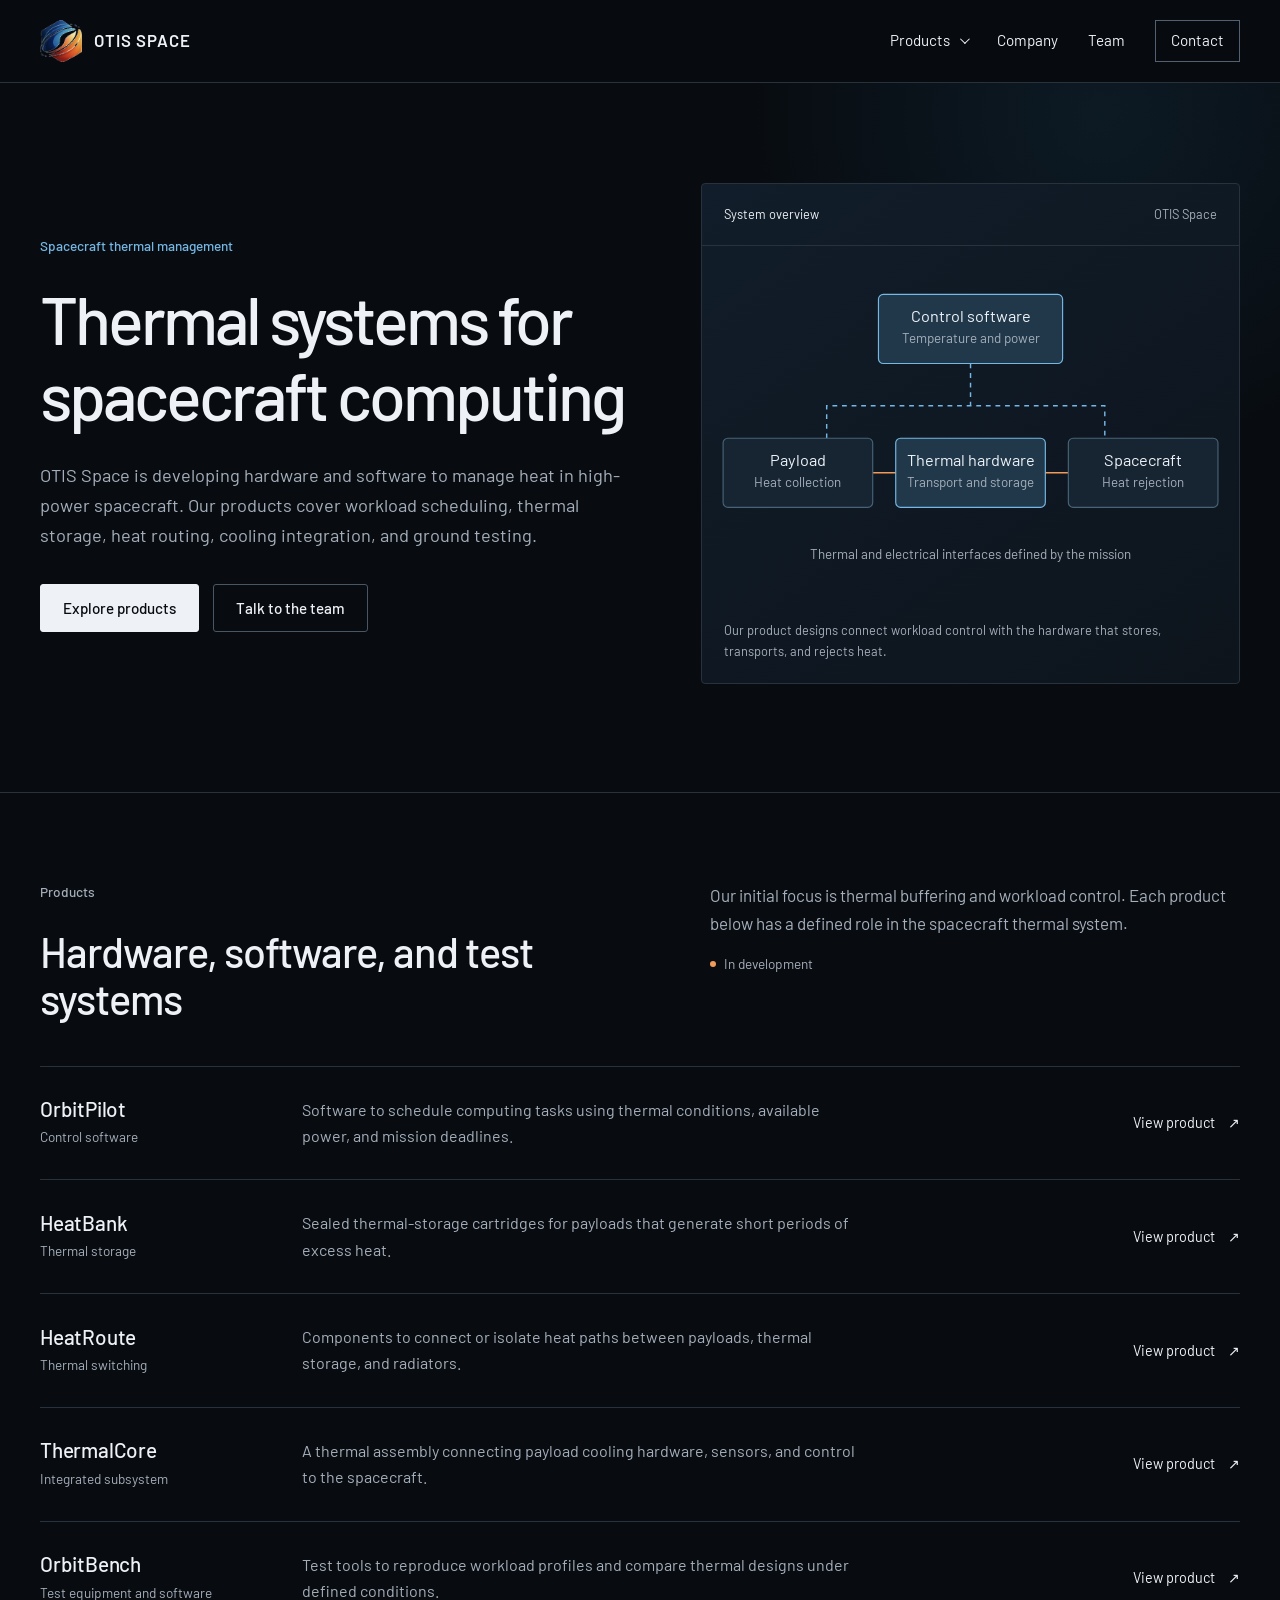
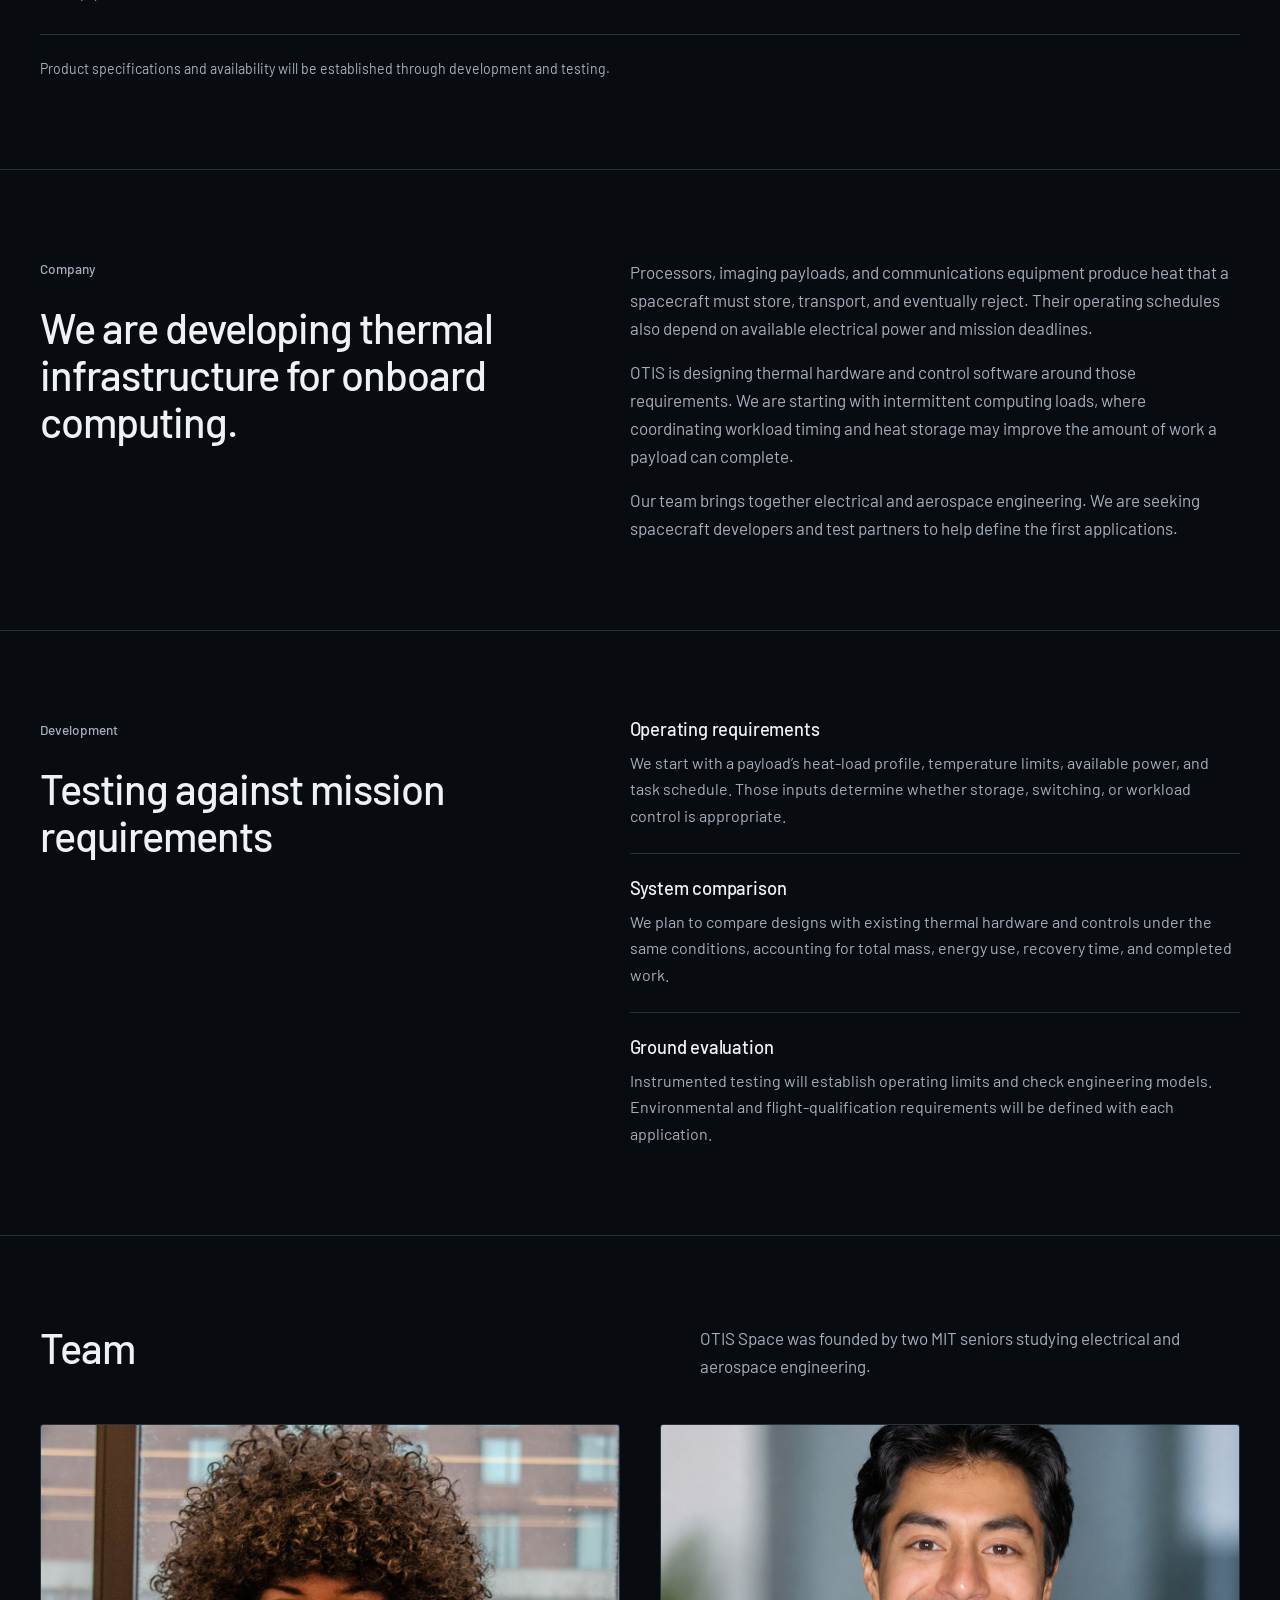
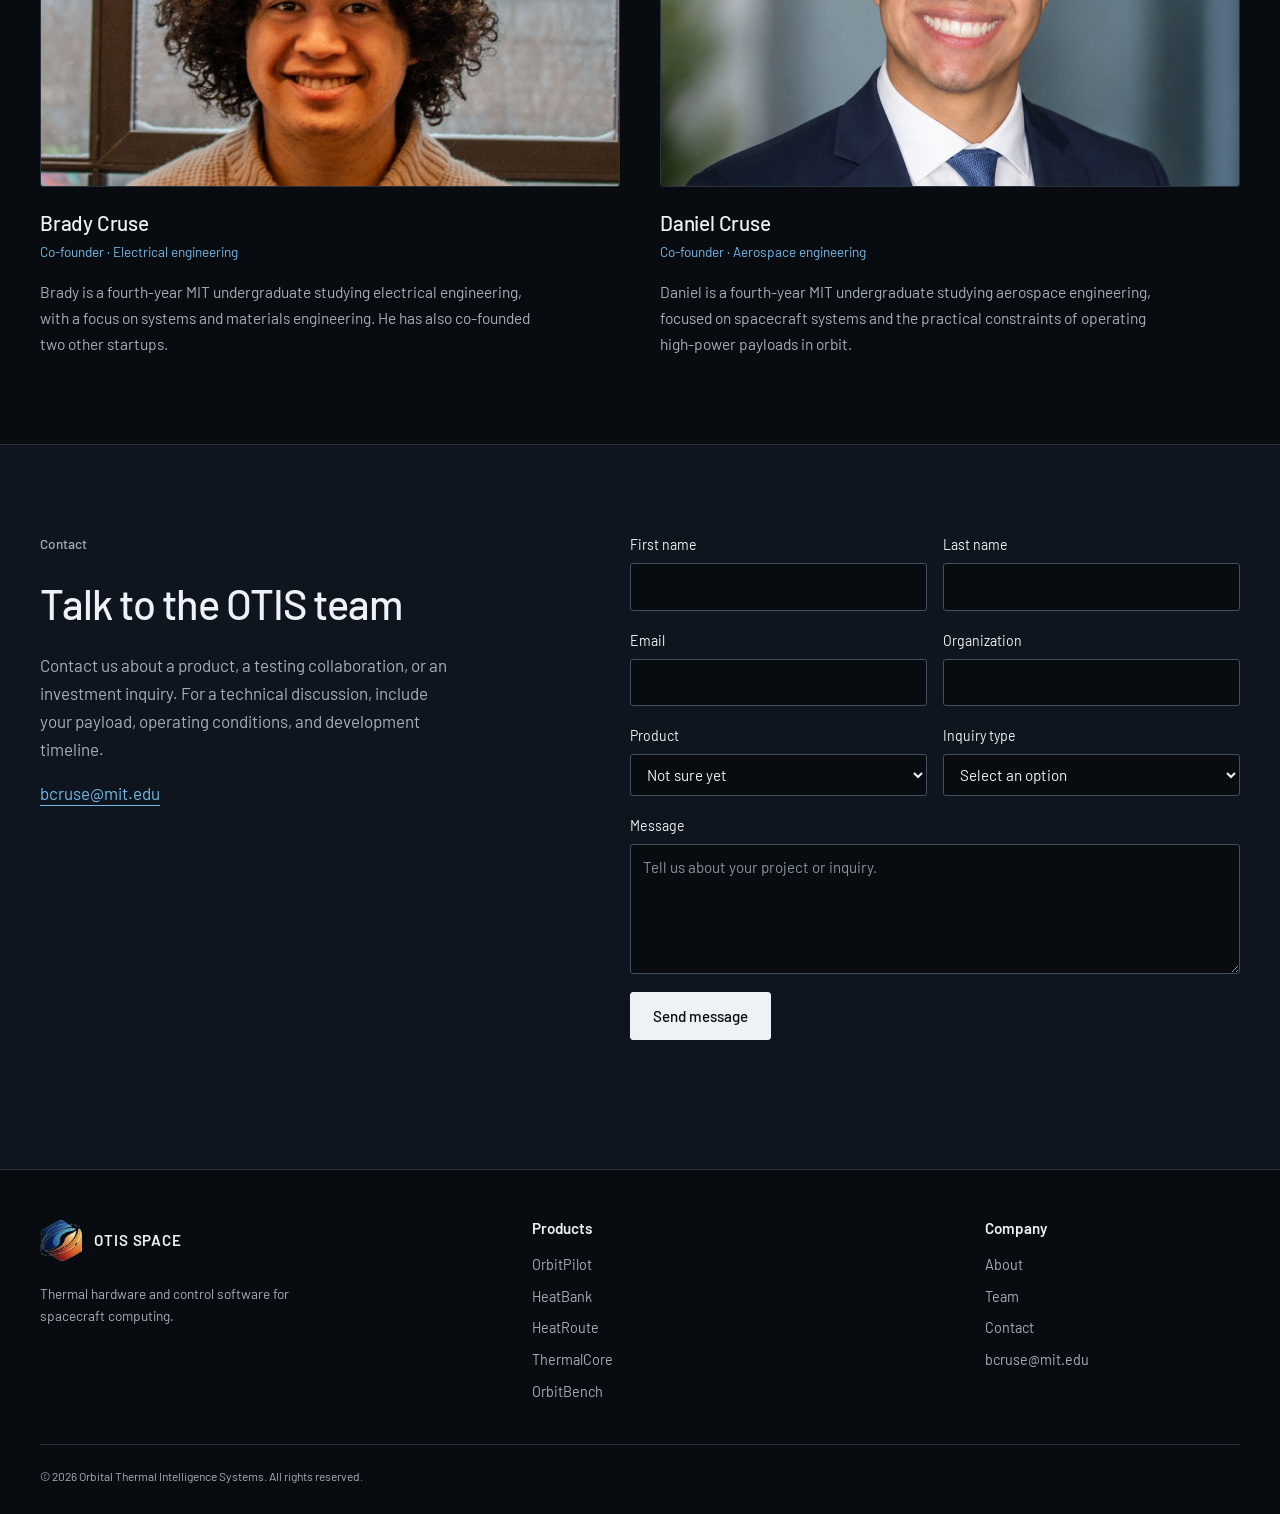
==== commit eafe2ecf: "Replace site slogans with direct copy and add five product pages" ====
--- a/index.html
+++ b/index.html
@@ -1,1466 +1,126 @@
-<!DOCTYPE html>
-
+<!doctype html>
 <html lang="en">
 <head>
-<meta charset="utf-8"/>
-<meta content="width=device-width, initial-scale=1.0" name="viewport"/>
-<link href="favicon.ico" rel="icon" type="image/x-icon"/>
-<title>OTIS Space — Thermal Systems for Orbital Compute</title>
-<meta content="OTIS Space is developing modular thermal hardware and control software to help spacecraft do more useful work within their power, mass, and temperature limits." name="description"/>
-<meta content="index,follow" name="robots"/>
-<link href="https://fonts.googleapis.com" rel="preconnect">
-<link crossorigin="" href="https://fonts.gstatic.com" rel="preconnect"/>
-<link href="https://fonts.googleapis.com/css2?family=Bebas+Neue&amp;family=Barlow:ital,wght@0,300;0,400;0,500;0,600;1,300&amp;family=Barlow+Condensed:wght@300;400;500;600;700&amp;display=swap" rel="stylesheet"/>
-<style>
-    /* ── RESET & BASE ────────────────────────────────────── */
-    *, *::before, *::after { box-sizing: border-box; margin: 0; padding: 0; }
-
-    :root {
-      --black:    #050709;
-      --deep:     #080c12;
-      --panel:    #0c1118;
-      --border:   rgba(255,255,255,0.07);
-      --blue-1:   #1b6ca8;
-      --blue-2:   #2b8fd4;
-      --orange-1: #d4620a;
-      --orange-2: #f08030;
-      --text:     #c8cfd8;
-      --muted:    #596270;
-      --white:    #eef2f7;
-      --grad:     linear-gradient(135deg, var(--blue-1) 0%, var(--orange-1) 100%);
-      --grad-soft:linear-gradient(135deg, rgba(27,108,168,0.15) 0%, rgba(212,98,10,0.15) 100%);
-    }
-
-    html { scroll-behavior: smooth; }
-
-    body {
-      background: var(--black);
-      color: var(--text);
-      font-family: 'Barlow', sans-serif;
-      font-weight: 300;
-      line-height: 1.65;
-      overflow-x: hidden;
-      cursor: none;
-    }
-
-    body.menu-open {
-      overflow: hidden;
-    }
-
-    /* ── CUSTOM CURSOR ───────────────────────────────────── */
-    .cursor {
-      position: fixed; top: 0; left: 0; z-index: 9999;
-      pointer-events: none;
-    }
-    .cursor-dot {
-      width: 8px; height: 8px;
-      background: var(--orange-2);
-      border-radius: 50%;
-      transform: translate(-50%, -50%);
-      position: absolute;
-      transition: background 0.2s;
-    }
-    .cursor-ring {
-      width: 36px; height: 36px;
-      border: 1px solid rgba(240,128,48,0.4);
-      border-radius: 50%;
-      transform: translate(-50%, -50%);
-      position: absolute;
-      transition: width 0.3s, height 0.3s, border-color 0.3s;
-    }
-    body:has(a:hover) .cursor-ring,
-    body:has(button:hover) .cursor-ring {
-      width: 52px; height: 52px;
-      border-color: rgba(240,128,48,0.8);
-    }
-
-    /* ── STAR CANVAS ─────────────────────────────────────── */
-    #starfield {
-      position: fixed; inset: 0; z-index: 0;
-      pointer-events: none;
-    }
-
-    /* ── NAV ─────────────────────────────────────────────── */
-    nav {
-      position: fixed; top: 0; left: 0; right: 0; z-index: 100;
-      display: flex; align-items: center; justify-content: space-between;
-      padding: 0 4vw;
-      height: 72px;
-      background: rgba(5,7,9,0.7);
-      backdrop-filter: blur(20px);
-      border-bottom: 1px solid var(--border);
-      transition: background 0.4s;
-    }
-
-    .nav-logo {
-      display: flex; align-items: center; gap: 14px;
-      text-decoration: none;
-      position: relative;
-      z-index: 120;
-    }
-    .nav-logo img { height: 38px; }
-    .nav-logo-text {
-      font-family: 'Barlow Condensed', sans-serif;
-      font-weight: 600;
-      font-size: 1.05rem;
-      letter-spacing: 0.18em;
-      color: var(--white);
-      text-transform: uppercase;
-    }
-    .nav-logo-text span {
-      display: block;
-      font-size: 0.58rem;
-      letter-spacing: 0.22em;
-      color: var(--muted);
-      font-weight: 400;
-    }
-
-    .menu-toggle {
-      width: 52px;
-      height: 52px;
-      display: flex;
-      flex-direction: column;
-      justify-content: center;
-      gap: 6px;
-      background: transparent;
-      border: 1px solid var(--border);
-      cursor: none;
-      padding: 0 14px;
-      transition: border-color 0.25s, background 0.25s;
-      z-index: 120;
-      position: relative;
-    }
-
-    .menu-toggle:hover {
-      border-color: rgba(240,128,48,0.45);
-      background: rgba(255,255,255,0.02);
-    }
-
-    .menu-toggle span {
-      display: block;
-      width: 100%;
-      height: 1.5px;
-      background: var(--white);
-      transition: transform 0.3s ease, opacity 0.25s ease;
-      transform-origin: center;
-    }
-
-    .menu-toggle.active span:nth-child(1) {
-      transform: translateY(7.5px) rotate(45deg);
-    }
-
-    .menu-toggle.active span:nth-child(2) {
-      opacity: 0;
-    }
-
-    .menu-toggle.active span:nth-child(3) {
-      transform: translateY(-7.5px) rotate(-45deg);
-    }
-
-    .mobile-menu {
-      position: fixed;
-      top: 72px;
-      right: 0;
-      width: min(380px, 92vw);
-      height: calc(100vh - 72px);
-      background: rgba(8,12,18,0.97);
-      backdrop-filter: blur(20px);
-      border-left: 1px solid var(--border);
-      transform: translateX(105%);
-      transition: transform 0.35s ease;
-      z-index: 110;
-      display: flex;
-    }
-
-    .mobile-menu.open {
-      transform: translateX(0);
-    }
-
-    .mobile-menu-inner {
-      width: 100%;
-      display: flex;
-      flex-direction: column;
-      padding: 2rem 2rem 2.5rem;
-      gap: 0.6rem;
-    }
-
-    .mobile-menu a {
-      font-family: 'Barlow Condensed', sans-serif;
-      font-size: 1rem;
-      letter-spacing: 0.16em;
-      text-transform: uppercase;
-      text-decoration: none;
-      color: var(--muted);
-      padding: 1rem 0;
-      border-bottom: 1px solid var(--border);
-      transition: color 0.2s, padding-left 0.25s;
-    }
-
-    .mobile-menu a:hover {
-      color: var(--white);
-      padding-left: 10px;
-    }
-
-    .mobile-menu-cta {
-      margin-top: 1rem;
-      display: inline-flex;
-      align-items: center;
-      justify-content: center;
-      padding: 14px 20px !important;
-      border: 1px solid var(--orange-1);
-      color: var(--orange-2) !important;
-      background: transparent;
-    }
-
-    .mobile-menu-cta:hover {
-      background: var(--orange-1);
-      color: var(--white) !important;
-      padding-left: 0 !important;
-    }
-
-    /* ── SECTIONS ────────────────────────────────────────── */
-    section { position: relative; z-index: 1; }
-
-    /* ── HERO ────────────────────────────────────────────── */
-    #hero {
-      min-height: 100vh;
-      display: flex; flex-direction: column;
-      justify-content: flex-end; align-items: flex-start;
-      padding: 0 4vw 9vh;
-      overflow: hidden;
-    }
-
-    .hero-bg-glow {
-      position: absolute; inset: 0; z-index: 0;
-      background:
-        radial-gradient(ellipse 60% 50% at 70% 40%, rgba(27,108,168,0.12) 0%, transparent 60%),
-        radial-gradient(ellipse 40% 40% at 30% 70%, rgba(212,98,10,0.08) 0%, transparent 55%);
-    }
-
-    .hero-ring {
-      position: absolute; right: -8vw; top: 50%;
-      transform: translateY(-50%);
-      width: 65vw; height: 65vw;
-      border-radius: 50%;
-      border: 1px solid rgba(27,108,168,0.12);
-      pointer-events: none;
-    }
-    .hero-ring::before {
-      content: ''; position: absolute; inset: 10%;
-      border-radius: 50%;
-      border: 1px solid rgba(212,98,10,0.09);
-    }
-    .hero-ring::after {
-      content: ''; position: absolute; inset: 22%;
-      border-radius: 50%;
-      border: 1px solid rgba(27,108,168,0.07);
-    }
-    .ring-sweep {
-      position: absolute; inset: -2px;
-      border-radius: 50%;
-      border: 2px solid transparent;
-      border-top-color: rgba(43,143,212,0.6);
-      animation: sweep 8s linear infinite;
-    }
-    @keyframes sweep { to { transform: rotate(360deg); } }
-    .ring-sweep-2 {
-      position: absolute; inset: 9.5%;
-      border-radius: 50%;
-      border: 1.5px solid transparent;
-      border-right-color: rgba(240,128,48,0.5);
-      animation: sweep 14s linear infinite reverse;
-    }
-
-    .hero-eyebrow {
-      font-family: 'Barlow Condensed', sans-serif;
-      font-size: 0.7rem; letter-spacing: 0.3em;
-      text-transform: uppercase;
-      color: var(--orange-2);
-      margin-bottom: 1.2rem;
-      position: relative; z-index: 2;
-      opacity: 0; animation: fadeUp 0.8s 0.3s forwards;
-    }
-
-    .hero-title {
-      font-family: 'Bebas Neue', sans-serif;
-      font-size: clamp(4.5rem, 9vw, 9rem);
-      line-height: 0.92;
-      letter-spacing: 0.02em;
-      color: var(--white);
-      position: relative; z-index: 2;
-      opacity: 0; animation: fadeUp 0.9s 0.5s forwards;
-    }
-    .hero-title .gradient-word {
-      background: var(--grad);
-      -webkit-background-clip: text;
-      -webkit-text-fill-color: transparent;
-      background-clip: text;
-    }
-
-    .hero-sub {
-      max-width: 500px;
-      font-size: 1.05rem;
-      font-weight: 300;
-      color: var(--text);
-      margin-top: 1.8rem;
-      position: relative; z-index: 2;
-      opacity: 0; animation: fadeUp 0.9s 0.8s forwards;
-      line-height: 1.7;
-    }
-
-    .hero-actions {
-      display: flex; gap: 1.2rem; align-items: center;
-      margin-top: 2.5rem;
-      position: relative; z-index: 2;
-      opacity: 0; animation: fadeUp 0.9s 1.0s forwards;
-      flex-wrap: wrap;
-    }
-    .btn-primary {
-      display: inline-block;
-      font-family: 'Barlow Condensed', sans-serif;
-      font-size: 0.8rem; letter-spacing: 0.2em;
-      text-transform: uppercase;
-      text-decoration: none;
-      padding: 14px 36px;
-      background: var(--grad);
-      color: var(--white);
-      position: relative; overflow: hidden;
-      transition: opacity 0.25s;
-    }
-    .btn-primary:hover { opacity: 0.88; }
-
-    .btn-ghost {
-      display: inline-flex; align-items: center; gap: 10px;
-      font-family: 'Barlow Condensed', sans-serif;
-      font-size: 0.8rem; letter-spacing: 0.2em;
-      text-transform: uppercase;
-      text-decoration: none;
-      color: var(--muted);
-      transition: color 0.25s;
-    }
-    .btn-ghost:hover { color: var(--white); }
-    .btn-ghost svg { width: 20px; opacity: 0.5; }
-
-    .hero-scroll-hint {
-      position: absolute; bottom: 2.5rem; right: 4vw;
-      writing-mode: vertical-rl;
-      font-family: 'Barlow Condensed', sans-serif;
-      font-size: 0.65rem; letter-spacing: 0.28em;
-      text-transform: uppercase;
-      color: var(--muted);
-      display: flex; align-items: center; gap: 12px;
-      z-index: 2;
-      opacity: 0; animation: fadeIn 1s 1.6s forwards;
-    }
-    .hero-scroll-hint::after {
-      content: '';
-      width: 1px; height: 50px;
-      background: linear-gradient(to bottom, var(--muted), transparent);
-    }
-
-    @keyframes fadeUp {
-      from { opacity: 0; transform: translateY(28px); }
-      to   { opacity: 1; transform: translateY(0); }
-    }
-    @keyframes fadeIn {
-      from { opacity: 0; }
-      to   { opacity: 1; }
-    }
-
-    /* ── SECTION HEADER ──────────────────────────────────── */
-    .section-header {
-      padding: 7rem 4vw 4rem;
-    }
-    .section-eyebrow {
-      font-family: 'Barlow Condensed', sans-serif;
-      font-size: 0.68rem; letter-spacing: 0.32em;
-      text-transform: uppercase; color: var(--orange-2);
-      margin-bottom: 1rem;
-      display: flex; align-items: center; gap: 14px;
-    }
-    .section-eyebrow::before {
-      content: '';
-      width: 30px; height: 1px;
-      background: var(--orange-1);
-    }
-    .section-title {
-      font-family: 'Bebas Neue', sans-serif;
-      font-size: clamp(2.8rem, 5vw, 5rem);
-      line-height: 0.95;
-      color: var(--white);
-      max-width: 700px;
-    }
-    .section-body {
-      max-width: 620px;
-      color: var(--text);
-      margin-top: 1.4rem;
-      font-size: 1rem;
-    }
-
-    /* ── ABOUT / PROBLEM ─────────────────────────────────── */
-    #about {
-      padding-bottom: 7rem;
-    }
-    .about-grid {
-      display: grid;
-      grid-template-columns: 1fr 1fr;
-      gap: 2px;
-      margin: 0 4vw;
-      border: 1px solid var(--border);
-    }
-    .about-card {
-      padding: 3rem 2.8rem;
-      background: var(--panel);
-      border-right: 1px solid var(--border);
-      transition: background 0.3s;
-      position: relative; overflow: hidden;
-    }
-    .about-card:last-child { border-right: none; }
-    .about-card::before {
-      content: '';
-      position: absolute; top: 0; left: 0; right: 0;
-      height: 2px;
-      background: var(--grad);
-      transform: scaleX(0); transform-origin: left;
-      transition: transform 0.4s;
-    }
-    .about-card:hover::before { transform: scaleX(1); }
-    .about-card:hover { background: #0e1520; }
-    .about-card-icon {
-      width: 48px; height: 48px; margin-bottom: 1.4rem;
-      display: flex; align-items: center; justify-content: center;
-    }
-    .about-card-icon svg { width: 100%; height: 100%; }
-    .about-card h3 {
-      font-family: 'Barlow Condensed', sans-serif;
-      font-size: 1.15rem; letter-spacing: 0.1em;
-      text-transform: uppercase; color: var(--white);
-      margin-bottom: 0.8rem;
-    }
-    .about-card p { font-size: 0.9rem; color: var(--text); line-height: 1.7; }
-
-    /* ── ARCHITECTURE ────────────────────────────────────── */
-    #architecture {
-      background: var(--deep);
-      border-top: 1px solid var(--border);
-      border-bottom: 1px solid var(--border);
-    }
-    .arch-inner {
-      padding: 0 4vw 7rem;
-      display: grid;
-      grid-template-columns: 1fr 1.1fr;
-      gap: 6vw;
-      align-items: start;
-    }
-    .stack-visual {
-      position: relative;
-    }
-    .stack-label {
-      font-family: 'Barlow Condensed', sans-serif;
-      font-size: 0.65rem; letter-spacing: 0.25em;
-      text-transform: uppercase; color: var(--muted);
-      margin-bottom: 1.2rem;
-    }
-    .stack-layers {
-      display: flex; flex-direction: column; gap: 3px;
-    }
-    .stack-layer {
-      display: flex; align-items: center;
-      height: 58px; padding: 0 1.4rem;
-      font-family: 'Barlow Condensed', sans-serif;
-      font-size: 0.88rem; letter-spacing: 0.08em;
-      text-transform: uppercase; color: var(--white);
-      position: relative; overflow: hidden;
-      cursor: default;
-      transition: padding-left 0.3s;
-    }
-    .stack-layer::before {
-      content: '';
-      position: absolute; inset: 0;
-      background: var(--layer-bg, rgba(27,108,168,0.12));
-      transition: filter 0.3s;
-    }
-    .stack-layer:hover { padding-left: 2rem; }
-    .stack-layer:hover::before { filter: brightness(1.35); }
-    .stack-layer-num {
-      font-family: 'Bebas Neue', sans-serif;
-      font-size: 1.3rem;
-      color: var(--layer-accent, var(--blue-2));
-      margin-right: 1.2rem;
-      position: relative;
-      min-width: 28px;
-      opacity: 0.7;
-    }
-    .stack-layer-text { position: relative; }
-    .stack-layer-sub {
-      font-size: 0.7rem; color: var(--muted);
-      margin-top: 1px; letter-spacing: 0.05em;
-      text-transform: none; font-family: 'Barlow', sans-serif;
-      font-weight: 300;
-    }
-    .stack-layer-inner { display: flex; flex-direction: column; position: relative; }
-
-    .l1 { --layer-bg: rgba(43,143,212,0.18); --layer-accent: #2b8fd4; }
-    .l2 { --layer-bg: rgba(36,125,190,0.16); --layer-accent: #2480bf; }
-    .l3 { --layer-bg: rgba(180,90,30,0.16);  --layer-accent: #e07828; }
-    .l4 { --layer-bg: rgba(200,100,20,0.14); --layer-accent: #e88020; }
-    .l5 { --layer-bg: rgba(212,98,10,0.18);  --layer-accent: #f08030; }
-    .l6 { --layer-bg: rgba(36,72,108,0.20);  --layer-accent: #4899cc; }
-    .l7 { --layer-bg: rgba(20,45,70,0.25);   --layer-accent: #6ba8cc; }
-
-    .arch-details {
-      padding-top: 1.5rem;
-    }
-    .arch-detail-item {
-      padding: 1.6rem 0;
-      border-bottom: 1px solid var(--border);
-    }
-    .arch-detail-item:last-child { border-bottom: none; }
-    .arch-detail-title {
-      font-family: 'Barlow Condensed', sans-serif;
-      font-size: 0.9rem; letter-spacing: 0.12em;
-      text-transform: uppercase; color: var(--white);
-      margin-bottom: 0.5rem;
-      display: flex; align-items: center; gap: 10px;
-    }
-    .arch-detail-title::before {
-      content: '';
-      width: 6px; height: 6px; border-radius: 50%;
-      background: var(--grad);
-      flex-shrink: 0;
-    }
-    .arch-detail-item p { font-size: 0.88rem; color: var(--text); }
-
-    /* ── CAPABILITIES ────────────────────────────────────── */
-    #capabilities {
-      padding-bottom: 7rem;
-    }
-    .cap-grid {
-      display: grid;
-      grid-template-columns: repeat(3, 1fr);
-      gap: 1px;
-      margin: 0 4vw;
-      background: var(--border);
-      border: 1px solid var(--border);
-    }
-    .cap-card {
-      background: var(--panel);
-      padding: 2.5rem 2.2rem;
-      position: relative;
-      overflow: hidden;
-      transition: background 0.3s;
-    }
-    .cap-card:hover { background: #0d151f; }
-    .cap-card-glow {
-      position: absolute;
-      width: 180px; height: 180px;
-      border-radius: 50%;
-      background: var(--glow-color, rgba(43,143,212,0.07));
-      top: -60px; right: -60px;
-      transition: opacity 0.4s;
-      pointer-events: none;
-    }
-    .cap-card:hover .cap-card-glow { opacity: 2; }
-    .cap-number {
-      font-family: 'Bebas Neue', sans-serif;
-      font-size: 4.5rem; line-height: 1;
-      color: rgba(255,255,255,0.04);
-      position: absolute; top: 1rem; right: 1.5rem;
-      pointer-events: none;
-      transition: color 0.3s;
-    }
-    .cap-card:hover .cap-number { color: rgba(255,255,255,0.06); }
-    .cap-icon {
-      width: 44px; height: 44px;
-      margin-bottom: 1.5rem;
-      border: 1px solid var(--border);
-      display: flex; align-items: center; justify-content: center;
-      background: rgba(255,255,255,0.03);
-    }
-    .cap-icon svg { width: 22px; height: 22px; }
-    .cap-card h3 {
-      font-family: 'Barlow Condensed', sans-serif;
-      font-size: 1rem; letter-spacing: 0.14em;
-      text-transform: uppercase; color: var(--white);
-      margin-bottom: 0.8rem;
-    }
-    .cap-card p { font-size: 0.87rem; color: var(--text); line-height: 1.7; }
-
-    /* ── PERFORMANCE TABLE ───────────────────────────────── */
-    #performance {
-      background: var(--deep);
-      border-top: 1px solid var(--border);
-      border-bottom: 1px solid var(--border);
-      padding-bottom: 7rem;
-    }
-    .rad-table-wrap {
-      margin: 0 4vw;
-      overflow-x: auto;
-    }
-    table {
-      width: 100%;
-      border-collapse: collapse;
-      font-size: 0.88rem;
-    }
-    thead tr {
-      background: rgba(27,108,168,0.12);
-      border-bottom: 1px solid var(--border);
-    }
-    thead th {
-      font-family: 'Barlow Condensed', sans-serif;
-      font-size: 0.7rem; letter-spacing: 0.2em;
-      text-transform: uppercase; color: var(--blue-2);
-      padding: 1rem 1.4rem; text-align: left;
-    }
-    tbody tr {
-      border-bottom: 1px solid var(--border);
-      transition: background 0.2s;
-    }
-    tbody tr:hover { background: rgba(255,255,255,0.02); }
-    tbody td {
-      padding: 1.1rem 1.4rem;
-      color: var(--text);
-      vertical-align: top;
-      line-height: 1.6;
-    }
-    tbody td:first-child {
-      color: var(--white);
-      font-family: 'Barlow Condensed', sans-serif;
-      letter-spacing: 0.06em;
-      font-size: 0.9rem;
-    }
-    .tag {
-      display: inline-block;
-      font-family: 'Barlow Condensed', sans-serif;
-      font-size: 0.62rem; letter-spacing: 0.16em;
-      text-transform: uppercase;
-      padding: 3px 8px;
-      background: rgba(43,143,212,0.12);
-      border: 1px solid rgba(43,143,212,0.25);
-      color: var(--blue-2);
-      white-space: nowrap;
-    }
-
-    /* ── PRODUCT FAMILY ──────────────────────────────────── */
-    #products {
-      padding-bottom: 8rem;
-    }
-    .product-cards {
-      display: grid;
-      grid-template-columns: repeat(4, 1fr);
-      gap: 1px;
-      margin: 0 4vw;
-      background: var(--border);
-      border: 1px solid var(--border);
-    }
-    .product-card {
-      background: var(--panel);
-      padding: 2.8rem 2rem;
-      position: relative;
-      overflow: hidden;
-      transition: background 0.3s;
-    }
-    .product-card:hover { background: #0d1520; }
-    .product-card-accent {
-      position: absolute; top: 0; left: 0; right: 0;
-      height: 3px;
-      background: var(--p-grad, var(--grad));
-    }
-    .product-card-tag {
-      font-family: 'Barlow Condensed', sans-serif;
-      font-size: 0.62rem; letter-spacing: 0.24em;
-      text-transform: uppercase;
-      color: var(--muted);
-      margin-bottom: 1.6rem;
-    }
-    .product-card h3 {
-      font-family: 'Barlow Condensed', sans-serif;
-      font-size: 1.35rem; letter-spacing: 0.08em;
-      text-transform: uppercase; color: var(--white);
-      margin-bottom: 0.7rem;
-    }
-    .product-card p { font-size: 0.85rem; color: var(--text); line-height: 1.7; }
-    .product-card-list {
-      list-style: none;
-      margin-top: 1.5rem;
-    }
-    .product-card-list li {
-      font-size: 0.8rem; color: var(--muted);
-      padding: 0.4rem 0;
-      border-top: 1px solid var(--border);
-      display: flex; align-items: center; gap: 8px;
-    }
-    .product-card-list li::before {
-      content: '';
-      width: 4px; height: 4px; border-radius: 50%;
-      background: var(--orange-1);
-      flex-shrink: 0;
-    }
-
-    /* ── FOUNDERS ────────────────────────────────────────── */
-    #founders {
-      padding-bottom: 7rem;
-      background: var(--black);
-    }
-
-    .founders-grid {
-      margin: 0 4vw;
-      display: grid;
-      grid-template-columns: repeat(2, 1fr);
-      gap: 1px;
-      background: var(--border);
-      border: 1px solid var(--border);
-    }
-
-    .founder-card {
-      background: var(--panel);
-      padding: 2.8rem 2.4rem;
-      position: relative;
-      transition: background 0.3s;
-      overflow: hidden;
-    }
-
-    .founder-card:hover {
-      background: #0d151f;
-    }
-
-    .founder-card-accent {
-      position: absolute;
-      top: 0;
-      left: 0;
-      right: 0;
-      height: 3px;
-      background: var(--grad);
-    }
-
-
-    .founder-photo {
-      position: relative;
-      width: 100%;
-      aspect-ratio: 16 / 10;
-      margin-bottom: 1.8rem;
-      overflow: hidden;
-      border: 1px solid var(--border);
-      background:
-        linear-gradient(135deg, rgba(27,108,168,0.12), rgba(212,98,10,0.08)),
-        repeating-linear-gradient(135deg, transparent 0 18px, rgba(255,255,255,0.018) 18px 19px);
-    }
-
-    .founder-photo img {
-      position: absolute;
-      inset: 0;
-      z-index: 2;
-      width: 100%;
-      height: 100%;
-      object-fit: cover;
-      object-position: center;
-      display: block;
-    }
-
-    .founder-photo-placeholder {
-      position: absolute;
-      inset: 0;
-      display: flex;
-      flex-direction: column;
-      align-items: center;
-      justify-content: center;
-      gap: 0.35rem;
-      text-align: center;
-      color: var(--muted);
-      font-family: 'Barlow Condensed', sans-serif;
-      letter-spacing: 0.12em;
-      text-transform: uppercase;
-    }
-
-    .founder-photo-placeholder strong {
-      color: var(--text);
-      font-size: 0.78rem;
-      font-weight: 500;
-    }
-
-    .founder-photo-placeholder span {
-      font-size: 0.62rem;
-      letter-spacing: 0.08em;
-      text-transform: none;
-    }
-
-    .founder-role {
-      font-family: 'Barlow Condensed', sans-serif;
-      font-size: 0.68rem;
-      letter-spacing: 0.24em;
-      text-transform: uppercase;
-      color: var(--orange-2);
-      margin-bottom: 1.2rem;
-    }
-
-    .founder-card h3 {
-      font-family: 'Barlow Condensed', sans-serif;
-      font-size: 1.5rem;
-      letter-spacing: 0.08em;
-      text-transform: uppercase;
-      color: var(--white);
-      margin-bottom: 0.9rem;
-    }
-
-    .founder-card p {
-      font-size: 0.9rem;
-      color: var(--text);
-      line-height: 1.75;
-      max-width: 520px;
-    }
-
-    /* ── CONTACT / CTA ───────────────────────────────────── */
-    #contact {
-      background: var(--deep);
-      border-top: 1px solid var(--border);
-      padding: 8rem 4vw;
-      display: grid;
-      grid-template-columns: 1fr 1fr;
-      gap: 6vw;
-      align-items: center;
-    }
-    .contact-text h2 {
-      font-family: 'Bebas Neue', sans-serif;
-      font-size: clamp(2.8rem, 4.5vw, 4.8rem);
-      line-height: 0.95;
-      color: var(--white);
-      margin-bottom: 1.4rem;
-    }
-    .contact-text p { font-size: 0.95rem; color: var(--text); max-width: 440px; }
-
-    .contact-form {
-      display: flex; flex-direction: column; gap: 1rem;
-    }
-    .form-row { display: grid; grid-template-columns: 1fr 1fr; gap: 1rem; }
-    .form-group {
-      display: flex; flex-direction: column; gap: 0.4rem;
-    }
-    .form-group label {
-      font-family: 'Barlow Condensed', sans-serif;
-      font-size: 0.65rem; letter-spacing: 0.24em;
-      text-transform: uppercase; color: var(--muted);
-    }
-    .form-group input,
-    .form-group textarea,
-    .form-group select {
-      background: rgba(255,255,255,0.03);
-      border: 1px solid var(--border);
-      color: var(--white);
-      padding: 12px 14px;
-      font-family: 'Barlow', sans-serif;
-      font-size: 0.9rem;
-      font-weight: 300;
-      outline: none;
-      transition: border-color 0.25s, background 0.25s;
-      -webkit-appearance: none;
-    }
-    .form-group input:focus,
-    .form-group textarea:focus,
-    .form-group select:focus {
-      border-color: rgba(43,143,212,0.5);
-      background: rgba(43,143,212,0.04);
-    }
-    .form-group textarea { resize: vertical; min-height: 110px; }
-    .form-group select option { background: var(--deep); }
-    .form-submit {
-      font-family: 'Barlow Condensed', sans-serif;
-      font-size: 0.8rem; letter-spacing: 0.2em;
-      text-transform: uppercase;
-      padding: 14px 36px;
-      background: var(--grad);
-      color: var(--white);
-      border: none;
-      cursor: none;
-      align-self: flex-start;
-      transition: opacity 0.25s;
-    }
-    .form-submit:hover { opacity: 0.85; }
-
-    .form-submit:disabled {
-      opacity: 0.55;
-      cursor: wait;
-    }
-
-    .form-status {
-      min-height: 1.4rem;
-      font-size: 0.85rem;
-      color: var(--muted);
-    }
-
-    .form-status.success {
-      color: var(--orange-2);
-    }
-
-    .form-status.error {
-      color: #ff8a8a;
-    }
-
-    .form-honeypot {
-      display: none !important;
-    }
-
-    /* ── FOOTER ──────────────────────────────────────────── */
-    footer {
-      background: var(--black);
-      border-top: 1px solid var(--border);
-      padding: 3rem 4vw 2rem;
-      display: flex; align-items: center; justify-content: space-between;
-      gap: 2rem; flex-wrap: wrap;
-    }
-    .footer-logo { display: flex; align-items: center; gap: 12px; }
-    .footer-logo img { height: 32px; }
-    .footer-tagline {
-      font-family: 'Barlow Condensed', sans-serif;
-      font-size: 0.68rem; letter-spacing: 0.22em;
-      text-transform: uppercase; color: var(--muted);
-    }
-    .footer-links {
-      display: flex; gap: 2rem; list-style: none;
-      flex-wrap: wrap;
-    }
-    .footer-links a {
-      font-family: 'Barlow Condensed', sans-serif;
-      font-size: 0.7rem; letter-spacing: 0.16em;
-      text-transform: uppercase;
-      color: var(--muted); text-decoration: none;
-      transition: color 0.2s;
-    }
-    .footer-links a:hover { color: var(--white); }
-    .footer-copy {
-      font-size: 0.75rem; color: var(--muted);
-    }
-
-    /* ── DIVIDER ─────────────────────────────────────────── */
-    .gradient-rule {
-      height: 1px;
-      background: linear-gradient(90deg, transparent, var(--blue-1), var(--orange-1), transparent);
-      margin: 0 4vw;
-      opacity: 0.4;
-    }
-
-    /* ── SCROLL REVEAL ───────────────────────────────────── */
-    .reveal {
-      opacity: 0;
-      transform: translateY(24px);
-      transition: opacity 0.7s ease, transform 0.7s ease;
-    }
-    .reveal.visible {
-      opacity: 1;
-      transform: none;
-    }
-
-    /* ── RESPONSIVE ──────────────────────────────────────── */
-    @media (max-width: 980px) {
-      .founders-grid,
-      .about-grid,
-      .arch-inner,
-      .product-cards,
-      .cap-grid,
-      #contact,
-      #stats {
-        grid-template-columns: 1fr;
-      }
-
-      .form-row {
-        grid-template-columns: 1fr;
-      }
-
-      .hero-scroll-hint {
-        display: none;
-      }
-
-      .nav-logo-text span {
-        display: none;
-      }
-
-      .hero-title {
-        font-size: clamp(3.8rem, 15vw, 7rem);
-      }
-
-      .section-header {
-        padding: 6rem 4vw 3rem;
-      }
-    }
-
-    @media (max-width: 640px) {
-      nav {
-        padding: 0 5vw;
-      }
-
-      #hero {
-        padding: 0 5vw 8vh;
-      }
-
-      .section-header,
-      #contact {
-        padding-left: 5vw;
-        padding-right: 5vw;
-      }
-
-      .about-grid,
-      .cap-grid,
-      .product-cards,
-      .founders-grid,
-      .rad-table-wrap,
-      .gradient-rule {
-        margin-left: 5vw;
-        margin-right: 5vw;
-      }
-
-      .hero-actions {
-        flex-direction: column;
-        align-items: flex-start;
-      }
-    }
-
-
-    /* ── MISSION AND PRODUCT ROADMAP ────────────────────── */
-    :root { --muted: #96a1b0; }
-    section[id] { scroll-margin-top: 72px; }
-    a:focus-visible, button:focus-visible { outline: 2px solid var(--orange-2); outline-offset: 5px; }
-    #hero { min-height: 100svh; padding-top: 130px; }
-    .hero-sub { max-width: 570px; }
-    .focus-grid {
-      display: grid; grid-template-columns: repeat(3, minmax(0, 1fr));
-      padding: 2.5rem 4vw; background: var(--deep);
-      border-top: 1px solid var(--border); border-bottom: 1px solid var(--border);
-    }
-    .focus-item { padding: 1rem 2rem; border-right: 1px solid var(--border); }
-    .focus-item:last-child { border-right: 0; }
-    .focus-item h2 { font-family: 'Barlow Condensed', sans-serif; font-size: 1.4rem; font-weight: 500; color: var(--white); }
-    .focus-item p { font-size: 0.9rem; color: var(--muted); margin-top: 0.5rem; }
-    .about-grid { grid-template-columns: repeat(3, minmax(0, 1fr)); }
-    #advantage { padding-bottom: 7rem; }
-    .advantage-grid { grid-template-columns: repeat(2, minmax(0, 1fr)); }
-    .product-cards { grid-template-columns: repeat(6, minmax(0, 1fr)); }
-    .product-card { grid-column: span 2; }
-    .product-card:nth-last-child(-n+2) { grid-column: span 3; }
-    .product-card h3 { font-size: 1.8rem; }
-    .product-card .product-purpose { color: var(--white); font-size: 1rem; font-weight: 500; margin-bottom: 0.8rem; }
-    .product-card-tag { color: var(--orange-2); line-height: 1.7; }
-    .roadmap-note { margin: 1.5rem 4vw 0; max-width: 800px; color: var(--muted); font-size: 0.85rem; }
-    .contact-email { margin-top: 1.25rem; }
-    .contact-email a { color: var(--orange-2); text-underline-offset: 4px; }
-    @media (max-width: 1000px) {
-      .product-cards { grid-template-columns: repeat(2, minmax(0, 1fr)); }
-      .product-card, .product-card:nth-last-child(-n+2) { grid-column: auto; }
-      .product-card:last-child { grid-column: 1 / -1; }
-      .about-card { padding: 2rem 1.5rem; }
-    }
-    @media (max-width: 768px) {
-      .about-grid, .advantage-grid { grid-template-columns: 1fr; }
-      .about-card { border-right: 0; border-bottom: 1px solid var(--border); }
-      .focus-item { padding: 1rem; }
-    }
-    @media (max-width: 640px) {
-      #hero { padding-top: 120px; }
-      .focus-grid { grid-template-columns: 1fr; padding: 1.5rem 5vw; }
-      .focus-item { border-right: 0; border-bottom: 1px solid var(--border); padding: 1.25rem 0; }
-      .focus-item:last-child { border-bottom: 0; }
-      .product-cards { grid-template-columns: 1fr; }
-      .product-card { padding: 2.2rem 1.5rem; }
-      .roadmap-note { margin-left: 5vw; margin-right: 5vw; }
-    }
-</style>
+  <meta charset="utf-8">
+  <meta name="viewport" content="width=device-width, initial-scale=1">
+  <title>OTIS Space — Thermal systems for spacecraft computing</title>
+  <meta name="description" content="OTIS Space is developing thermal hardware and control software for spacecraft, including workload scheduling, thermal storage, heat routing, integrated cooling, and testing.">
+  <meta name="theme-color" content="#080c11">
+  <link rel="canonical" href="https://otisspace.com/">
+  <meta property="og:type" content="website">
+  <meta property="og:title" content="OTIS Space — Thermal systems for spacecraft computing">
+  <meta property="og:description" content="OTIS Space is developing thermal hardware and control software for spacecraft, including workload scheduling, thermal storage, heat routing, integrated cooling, and testing.">
+  <meta property="og:url" content="https://otisspace.com/">
+  <meta property="og:image" content="https://otisspace.com/otis_logo_icon.png">
+  <link rel="icon" href="favicon.ico" type="image/x-icon">
+  <link rel="preconnect" href="https://fonts.googleapis.com">
+  <link rel="preconnect" href="https://fonts.gstatic.com" crossorigin>
+  <link rel="stylesheet" href="assets/site.css">
+  <script src="assets/site.js" defer></script>
 </head>
 <body>
-<!-- Custom cursor -->
-<div class="cursor" id="cursor">
-<div class="cursor-dot"></div>
-<div class="cursor-ring"></div>
-</div>
-<!-- Starfield -->
-<canvas id="starfield"></canvas>
-<!-- ── NAV ─────────────────────────────────────────────── -->
-<nav>
-<a class="nav-logo" href="#hero">
-<img alt="OTIS icon" src="otis_logo_icon.png"/>
-<div class="nav-logo-text">
-      OTIS Space
-      <span>Orbital Thermal Intelligence Systems</span>
-</div>
-</a>
-<button aria-controls="mobileMenu" aria-expanded="false" aria-label="Open navigation menu" class="menu-toggle" id="menuToggle">
-<span></span>
-<span></span>
-<span></span>
-</button>
-<div class="mobile-menu" id="mobileMenu" inert="">
-<div class="mobile-menu-inner"><a href="#about">Mission</a><a href="#products">Product Roadmap</a><a href="#advantage">Our Approach</a><a href="#founders">Team</a><a class="mobile-menu-cta" href="#contact">Discuss Your Mission</a></div>
-</div>
-</nav>
-<!-- ── HERO ────────────────────────────────────────────── -->
-<main>
-<section id="hero">
-  <div class="hero-bg-glow" aria-hidden="true"></div>
-  <div class="hero-ring" aria-hidden="true"><div class="ring-sweep"></div><div class="ring-sweep-2"></div></div>
-  <p class="hero-eyebrow">Thermal hardware + control software</p>
-  <h1 class="hero-title">More useful<br/><span class="gradient-word">compute.</span><br/>Every orbit.</h1>
-  <p class="hero-sub">OTIS Space is developing modular thermal hardware and control software to help spacecraft do more useful work within their power, mass, and temperature limits.</p>
-  <div class="hero-actions">
-    <a class="btn-primary" href="#products">Explore the Roadmap</a>
-    <a class="btn-ghost" href="#contact"><svg aria-hidden="true" fill="none" stroke="currentColor" stroke-width="1.5" viewBox="0 0 24 24"><path d="M5 12h14M12 5l7 7-7 7"></path></svg>Discuss Your Mission</a>
+<a class="skip-link" href="#main">Skip to content</a>
+<header class="site-header">
+  <div class="container header-inner">
+    <a class="brand" href="./" aria-label="OTIS Space home"><img src="otis_logo_icon.png" alt="" width="42" height="42">OTIS SPACE</a>
+    <button class="nav-toggle" type="button" aria-controls="site-navigation" aria-expanded="false" aria-label="Open navigation">Menu</button>
+    <nav id="site-navigation" aria-label="Main navigation">
+      <details class="product-nav">
+        <summary>Products</summary>
+        <div class="product-dropdown">
+          <a class="all-products" href="./#products">All products</a>
+          <a href="products/orbitpilot/">OrbitPilot<small>Control software</small></a>
+<a href="products/heatbank/">HeatBank<small>Thermal storage</small></a>
+<a href="products/heatroute/">HeatRoute<small>Thermal switching</small></a>
+<a href="products/thermalcore/">ThermalCore<small>Integrated subsystem</small></a>
+<a href="products/orbitbench/">OrbitBench<small>Test equipment and software</small></a>
+        </div>
+      </details>
+      <a href="./#about">Company</a>
+      <a href="./#founders">Team</a>
+      <a class="nav-contact" href="./#contact">Contact</a>
+    </nav>
   </div>
-  <div class="hero-scroll-hint" aria-hidden="true">Scroll to explore</div>
-</section>
-
-<section class="focus-grid reveal" aria-label="Our focus">
-  <div class="focus-item"><h2>Compute</h2><p>More useful work within mission limits.</p></div>
-  <div class="focus-item"><h2>Coordinate</h2><p>Thermal capacity, power, and workload timing.</p></div>
-  <div class="focus-item"><h2>Validate</h2><p>Performance measured against real mission needs.</p></div>
-</section>
-
-<!-- ── MISSION ─────────────────────────────────────────── -->
-<section id="about">
-  <div class="section-header reveal">
-    <div class="section-eyebrow">Our Mission</div>
-    <h2 class="section-title">Make high-performance<br/>computing practical in space.</h2>
-    <p class="section-body">A capable processor is only useful when the spacecraft can power it and manage its heat. We are building toward thermal systems that coordinate heat storage, heat flow, and workload timing—starting with demanding onboard processors.</p>
+</header>
+<main id="main">
+  <section class="hero" id="hero">
+    <div class="container hero-grid">
+      <div class="hero-copy">
+        <p class="eyebrow">Spacecraft thermal management</p>
+        <h1>Thermal systems for spacecraft computing</h1>
+        <p>OTIS Space is developing hardware and software to manage heat in high-power spacecraft. Our products cover workload scheduling, thermal storage, heat routing, cooling integration, and ground testing.</p>
+        <div class="actions"><a class="button button-primary" href="#products">Explore products</a><a class="button" href="#contact">Talk to the team</a></div>
+      </div>
+      <figure class="system-figure">
+  <div class="figure-label"><span>System overview</span><span>OTIS Space</span></div>
+  <svg class="schematic" viewBox="0 0 560 365" role="img" aria-labelledby="schematic-title"><title id="schematic-title">Our product designs connect workload control with the hardware that stores, transports, and rejects heat.</title><path class="wire control" d="M280 110V154M130 188V154H420V188"/><path class="wire-heat" d="M178 224H226M334 224H382"/><rect class="node node-accent" x="184" y="38" width="192" height="72" rx="5"/><text x="280.0" y="67">Control software</text><text class="small" x="280.0" y="89">Temperature and power</text><rect class="node" x="22" y="188" width="156" height="72" rx="5"/><text x="100.0" y="217">Payload</text><text class="small" x="100.0" y="239">Heat collection</text><rect class="node node-accent" x="202" y="188" width="156" height="72" rx="5"/><text x="280.0" y="217">Thermal hardware</text><text class="small" x="280.0" y="239">Transport and storage</text><rect class="node" x="382" y="188" width="156" height="72" rx="5"/><text x="460.0" y="217">Spacecraft</text><text class="small" x="460.0" y="239">Heat rejection</text><text class="small" x="280" y="314">Thermal and electrical interfaces defined by the mission</text></svg>
+  <figcaption>Our product designs connect workload control with the hardware that stores, transports, and rejects heat.</figcaption>
+</figure>
+    </div>
+  </section>
+  <section class="section" id="products">
+    <div class="container">
+      <div class="section-heading"><div><p class="eyebrow">Products</p><h2>Hardware, software, and test systems</h2></div><div><p>Our initial focus is thermal buffering and workload control. Each product below has a defined role in the spacecraft thermal system.</p><p class="status">In development</p></div></div>
+      <div class="product-list">
+        <a class="product-row" href="products/orbitpilot/"><div><h3>OrbitPilot</h3><div class="category">Control software</div></div><p>Software to schedule computing tasks using thermal conditions, available power, and mission deadlines.</p><span class="product-link">View product <span aria-hidden="true">↗</span></span></a>
+        <a class="product-row" href="products/heatbank/"><div><h3>HeatBank</h3><div class="category">Thermal storage</div></div><p>Sealed thermal-storage cartridges for payloads that generate short periods of excess heat.</p><span class="product-link">View product <span aria-hidden="true">↗</span></span></a>
+        <a class="product-row" href="products/heatroute/"><div><h3>HeatRoute</h3><div class="category">Thermal switching</div></div><p>Components to connect or isolate heat paths between payloads, thermal storage, and radiators.</p><span class="product-link">View product <span aria-hidden="true">↗</span></span></a>
+        <a class="product-row" href="products/thermalcore/"><div><h3>ThermalCore</h3><div class="category">Integrated subsystem</div></div><p>A thermal assembly connecting payload cooling hardware, sensors, and control to the spacecraft.</p><span class="product-link">View product <span aria-hidden="true">↗</span></span></a>
+        <a class="product-row" href="products/orbitbench/"><div><h3>OrbitBench</h3><div class="category">Test equipment and software</div></div><p>Test tools to reproduce workload profiles and compare thermal designs under defined conditions.</p><span class="product-link">View product <span aria-hidden="true">↗</span></span></a>
+      </div>
+      <p class="section-note">Product specifications and availability will be established through development and testing.</p>
+    </div>
+  </section>
+  <section class="section" id="about">
+    <div class="container split">
+      <div><p class="eyebrow">Company</p><h2>We are developing thermal infrastructure for onboard computing.</h2></div>
+      <div class="prose"><p>Processors, imaging payloads, and communications equipment produce heat that a spacecraft must store, transport, and eventually reject. Their operating schedules also depend on available electrical power and mission deadlines.</p><p>OTIS is designing thermal hardware and control software around those requirements. We are starting with intermittent computing loads, where coordinating workload timing and heat storage may improve the amount of work a payload can complete.</p><p>Our team brings together electrical and aerospace engineering. We are seeking spacecraft developers and test partners to help define the first applications.</p></div>
+    </div>
+  </section>
+  <section class="section" id="advantage">
+    <div class="container split">
+      <div><p class="eyebrow">Development</p><h2>Testing against mission requirements</h2></div>
+      <div class="detail-list">
+        <div class="detail-item"><h3>Operating requirements</h3><p>We start with a payload’s heat-load profile, temperature limits, available power, and task schedule. Those inputs determine whether storage, switching, or workload control is appropriate.</p></div>
+        <div class="detail-item"><h3>System comparison</h3><p>We plan to compare designs with existing thermal hardware and controls under the same conditions, accounting for total mass, energy use, recovery time, and completed work.</p></div>
+        <div class="detail-item"><h3>Ground evaluation</h3><p>Instrumented testing will establish operating limits and check engineering models. Environmental and flight-qualification requirements will be defined with each application.</p></div>
+      </div>
+    </div>
+  </section>
+  <section class="section" id="founders">
+    <div class="container">
+      <div class="section-heading"><h2>Team</h2><p class="team-intro">OTIS Space was founded by two MIT seniors studying electrical and aerospace engineering.</p></div>
+      <div class="team-grid">
+        <article><img class="team-photo" src="images/brady-cruse.jpg" alt="Brady Cruse" loading="lazy"><h3>Brady Cruse</h3><p class="role">Co-founder · Electrical engineering</p><p>Brady is a fourth-year MIT undergraduate studying electrical engineering, with a focus on systems and materials engineering. He has also co-founded two other startups.</p></article>
+        <article><img class="team-photo" src="images/daniel-cruse_new.jpg" alt="Daniel Cruse" loading="lazy"><h3>Daniel Cruse</h3><p class="role">Co-founder · Aerospace engineering</p><p>Daniel is a fourth-year MIT undergraduate studying aerospace engineering, focused on spacecraft systems and the practical constraints of operating high-power payloads in orbit.</p></article>
+      </div>
+    </div>
+  </section>
+  <section class="section contact-section" id="contact">
+    <div class="container split">
+      <div class="contact-copy"><p class="eyebrow">Contact</p><h2>Talk to the OTIS team</h2><p>Contact us about a product, a testing collaboration, or an investment inquiry. For a technical discussion, include your payload, operating conditions, and development timeline.</p><p><a href="mailto:bcruse@mit.edu">bcruse@mit.edu</a></p></div>
+      <form id="contact-form" action="https://formspree.io/f/xwvzaraa" method="POST">
+        <input type="hidden" name="_subject" value="OTIS product or partnership inquiry">
+        <input class="form-honeypot" type="text" name="_gotcha" tabindex="-1" autocomplete="off" aria-label="Leave this field empty">
+        <div class="form-row"><div class="form-field"><label for="first-name">First name</label><input id="first-name" name="first_name" autocomplete="given-name" required></div><div class="form-field"><label for="last-name">Last name</label><input id="last-name" name="last_name" autocomplete="family-name" required></div></div>
+        <div class="form-row"><div class="form-field"><label for="email">Email</label><input id="email" name="email" type="email" autocomplete="email" required></div><div class="form-field"><label for="organization">Organization</label><input id="organization" name="organization" autocomplete="organization"></div></div>
+        <div class="form-row"><div class="form-field"><label for="product-interest">Product</label><select id="product-interest" name="product_interest"><option value="Not sure yet">Not sure yet</option><option>OrbitPilot</option><option>HeatBank</option><option>HeatRoute</option><option>ThermalCore</option><option>OrbitBench</option></select></div><div class="form-field"><label for="mission-type">Inquiry type</label><select id="mission-type" name="mission_type" required><option value="" selected disabled>Select an option</option><option>Product / Technical discussion</option><option>Test / Development partnership</option><option>Research / Academic</option><option>Investment / Strategic partnership</option><option>Other</option></select></div></div>
+        <div class="form-field"><label for="message">Message</label><textarea id="message" name="message" required placeholder="Tell us about your project or inquiry."></textarea></div>
+        <button class="button button-primary" id="contact-submit" type="submit">Send message</button>
+        <p class="form-status" id="form-status" role="status" aria-live="polite"></p>
+      </form>
+    </div>
+  </section>
+</main>
+<footer class="site-footer">
+  <div class="container">
+    <div class="footer-grid">
+      <div class="footer-brand"><a class="brand" href="./"><img src="otis_logo_icon.png" alt="" width="42" height="42">OTIS SPACE</a><p>Thermal hardware and control software for spacecraft computing.</p></div>
+      <div><h2>Products</h2><ul class="footer-links"><li><a href="products/orbitpilot/">OrbitPilot</a></li><li><a href="products/heatbank/">HeatBank</a></li><li><a href="products/heatroute/">HeatRoute</a></li><li><a href="products/thermalcore/">ThermalCore</a></li><li><a href="products/orbitbench/">OrbitBench</a></li></ul></div>
+      <div><h2>Company</h2><ul class="footer-links"><li><a href="./#about">About</a></li><li><a href="./#founders">Team</a></li><li><a href="./#contact">Contact</a></li><li><a href="mailto:bcruse@mit.edu">bcruse@mit.edu</a></li></ul></div>
+    </div>
+    <p class="copyright">© 2026 Orbital Thermal Intelligence Systems. All rights reserved.</p>
   </div>
-  <div class="about-grid">
-    <article class="about-card reveal"><div class="section-eyebrow">The Workload</div><h3>Useful work, on time</h3><p>Processing, imaging, and communications create changing demands. Thermal limits can determine when a payload runs and how long it stays active.</p></article>
-    <article class="about-card reveal"><div class="section-eyebrow">The Orbit</div><h3>Changing conditions</h3><p>Sunlight, spacecraft orientation, and battery state change through a mission. Cooling and computing decisions need to account for those conditions together.</p></article>
-    <article class="about-card reveal"><div class="section-eyebrow">The System</div><h3>Every trade counts</h3><p>Added cooling capability must earn its place in the spacecraft's mass, power, and integration budgets. Our focus is the useful work the whole system can deliver.</p></article>
-  </div>
-</section>
-<div class="gradient-rule"></div>
-
-<!-- ── PRODUCT ROADMAP ─────────────────────────────────── -->
-<section id="products">
-  <div class="section-header reveal">
-    <div class="section-eyebrow">Product Roadmap · In Development</div>
-    <h2 class="section-title">Five product lines.<br/>One connected platform.</h2>
-    <p class="section-body">Our initial focus pairs thermal buffering with orbit-aware control. The roadmap extends to heat routing, integrated cooling assemblies, and the tools to test them. We are seeking design and test partners to shape requirements and validate performance.</p>
-  </div>
-  <div class="product-cards">
-    <article class="product-card reveal">
-      <div class="product-card-accent"></div>
-      <div class="product-card-tag">01 / Software · Initial Focus</div>
-      <h3>OrbitPilot</h3>
-      <p class="product-purpose">Coordinate compute, power, and heat.</p>
-      <p>Planned onboard control software to schedule flexible workloads around temperatures, battery state, orbital conditions, and task deadlines.</p>
-      <ul class="product-card-list"><li>Workload and thermal-state coordination</li><li>Ground replay and onboard integration</li><li>For compute suppliers and spacecraft teams</li></ul>
-    </article>
-    <article class="product-card reveal">
-      <div class="product-card-accent"></div>
-      <div class="product-card-tag">02 / Hardware · Initial Focus</div>
-      <h3>HeatBank</h3>
-      <p class="product-purpose">Buffer demanding payload bursts.</p>
-      <p>Planned sealed thermal-storage cartridges to absorb temporary excess heat and release it when cooling capacity is available again.</p>
-      <ul class="product-card-list"><li>Phase-change storage with sensing</li><li>Defined thermal and mechanical interfaces</li><li>For intermittent processing and payload loads</li></ul>
-    </article>
-    <article class="product-card reveal">
-      <div class="product-card-accent"></div>
-      <div class="product-card-tag">03 / Component · Future Development</div>
-      <h3>HeatRoute</h3>
-      <p class="product-purpose">Control where heat goes.</p>
-      <p>Proposed switches and routing modules to connect or isolate heat paths between equipment, thermal storage, and radiators as mission needs change.</p>
-      <ul class="product-card-list"><li>Controllable thermal connections</li><li>Operating-state feedback</li><li>For payload and thermal-system developers</li></ul>
-    </article>
-    <article class="product-card reveal">
-      <div class="product-card-accent"></div>
-      <div class="product-card-tag">04 / Subsystem · Future Development</div>
-      <h3>ThermalCore</h3>
-      <p class="product-purpose">Bring the thermal system together.</p>
-      <p>A planned integrated cooling assembly combining heat collection, transport, optional storage, sensors, and control around a customer's compute payload.</p>
-      <ul class="product-card-list"><li>Cold plate to radiator interface</li><li>Hardware and controls in one assembly</li><li>For satellite and hosted-payload integrators</li></ul>
-    </article>
-    <article class="product-card reveal">
-      <div class="product-card-accent"></div>
-      <div class="product-card-tag">05 / Test Tools · Development Platform</div>
-      <h3>OrbitBench</h3>
-      <p class="product-purpose">Measure what a mission can sustain.</p>
-      <p>Planned test fixtures and software for replaying workload and thermal conditions, measuring operating limits, and comparing designs before flight.</p>
-      <ul class="product-card-list"><li>Instrumented workload and thermal testing</li><li>Repeatable evaluations and model correlation</li><li>For payload teams and test partners</li></ul>
-    </article>
-  </div>
-  <p class="roadmap-note">These product lines are in development. Specifications, availability, and mission suitability will be established through testing with partners.</p>
-</section>
-<div class="gradient-rule"></div>
-
-<!-- ── APPROACH ────────────────────────────────────────── -->
-<section id="advantage">
-  <div class="section-header reveal">
-    <div class="section-eyebrow">Our Approach</div>
-    <h2 class="section-title">Build around<br/>the mission.</h2>
-    <p class="section-body">Shared sensing, control models, and interfaces connect our roadmap. Each step starts with a specific mission constraint and a measurable test.</p>
-  </div>
-  <div class="cap-grid advantage-grid">
-    <article class="cap-card reveal"><div class="cap-number" aria-hidden="true">01</div><h3>Start with the workload</h3><p>Understand what the payload needs to accomplish, its deadlines, and where thermal or power limits restrict operation.</p></article>
-    <article class="cap-card reveal"><div class="cap-number" aria-hidden="true">02</div><h3>Coordinate the full cycle</h3><p>Account for heat generation, storage, and eventual rejection alongside available electrical power. Thermal storage shifts heat in time; it still has to discharge.</p></article>
-    <article class="cap-card reveal"><div class="cap-number" aria-hidden="true">03</div><h3>Design for integration</h3><p>Develop reusable modules and defined interfaces around customer equipment, with a path from evaluation to an integrated subsystem.</p></article>
-    <article class="cap-card reveal"><div class="cap-number" aria-hidden="true">04</div><h3>Prove the system benefit</h3><p>Compare completed work, operating limits, mass, and energy use against existing approaches under the same mission conditions.</p></article>
-  </div>
-</section>
-<div class="gradient-rule"></div>
-
-<!-- ── FOUNDERS ─────────────────────────────────────────── -->
-<section id="founders">
-<div class="section-header reveal"><div class="section-eyebrow">Team</div><h2 class="section-title">Building infrastructure<br/>for orbital compute</h2><p class="section-body">Founded by two MIT seniors in electrical and aerospace engineering, OTIS Space is developing thermal systems for demanding onboard computing. We are seeking collaborators and test partners to turn mission needs into validated hardware and software.</p></div>
-<div class="founders-grid">
-<div class="founder-card reveal">
-<div class="founder-card-accent"></div>
-<div class="founder-photo">
-  <div class="founder-photo-placeholder" aria-hidden="true"><strong>Brady Cruse</strong></div>
-  <img src="images/brady-cruse.jpg" alt="Brady Cruse" loading="lazy" onerror="this.remove()"/>
-</div>
-<div class="founder-role">Co-Founder</div>
-<h3>Brady Cruse</h3>
-<p>Brady is a fourth-year MIT undergraduate studying electrical engineering, with a focus on systems and materials engineering. He has also co-founded two other startups.</p>
-</div>
-<div class="founder-card reveal">
-<div class="founder-card-accent"></div>
-<div class="founder-photo">
-  <div class="founder-photo-placeholder" aria-hidden="true"><strong>Daniel Cruse</strong></div>
-  <img src="images/daniel-cruse_new.jpg" alt="Daniel Cruse" loading="lazy" onerror="this.remove()"/>
-</div>
-<div class="founder-role">Co-Founder</div>
-<h3>Daniel Cruse</h3>
-<p>Daniel is a fourth-year MIT undergraduate studying aerospace engineering, focused on spacecraft systems and the practical constraints of operating high-power payloads in orbit.</p>
-</div>
-</div>
-</section>
-<!-- ── CONTACT ───────────────────────────────────────────── -->
-<section id="contact">
-<div class="contact-text reveal"><div class="section-eyebrow">Build With Us</div><h2>What could your<br/>payload do next?</h2><p>We are looking for spacecraft teams with demanding compute or payload needs, collaborators with test capabilities, and investors who share our mission. Tell us what you are building and where thermal limits get in the way.</p><p class="contact-email">Prefer email? <a href="mailto:bcruse@mit.edu">bcruse@mit.edu</a></p></div>
-<form action="https://formspree.io/f/xwvzaraa" class="contact-form reveal" id="briefingForm" method="POST">
-<input name="_subject" type="hidden" value="New OTIS Mission or Partnership Inquiry"/>
-<input autocomplete="off" class="form-honeypot" name="_gotcha" tabindex="-1" type="text"/>
-<div class="form-row">
-<div class="form-group">
-<label for="firstName">First Name</label>
-<input id="firstName" name="first_name" placeholder="Jane" required="" type="text"/>
-</div>
-<div class="form-group">
-<label for="lastName">Last Name</label>
-<input id="lastName" name="last_name" placeholder="Smith" required="" type="text"/>
-</div>
-</div>
-<div class="form-row">
-<div class="form-group">
-<label for="email">Email</label>
-<input id="email" name="email" placeholder="jane@company.com" required="" type="email"/>
-</div>
-<div class="form-group">
-<label for="organization">Organization</label>
-<input id="organization" name="organization" placeholder="Aerospace Corp." type="text"/>
-</div>
-</div>
-<div class="form-group">
-<label for="missionType">Mission or Interest</label>
-<select id="missionType" name="mission_type" required="">
-<option disabled="" selected="" value="">Select mission or interest</option>
-<option>CubeSat / SmallSat</option>
-<option>Hosted Payload</option>
-<option>Orbital Compute</option>
-<option>Commercial Remote Sensing</option>
-<option>Government / Defense</option>
-<option>Research / Academic</option>
-<option>Test / Development Partnership</option>
-<option>Investment / Strategic Partnership</option>
-<option>Other</option>
-</select>
-</div>
-<div class="form-group">
-<label for="message">How Can We Work Together?</label>
-<textarea id="message" name="message" placeholder="Tell us about your mission, workload, timeline, or partnership interest…" required=""></textarea>
-</div>
-<button class="form-submit" id="briefingSubmit" type="submit">Start a Conversation →</button>
-<p aria-live="polite" class="form-status" id="formStatus"></p>
-</form>
-</section>
-</main>
-<!-- ── FOOTER ────────────────────────────────────────────── -->
-<footer>
-<div class="footer-logo">
-<img alt="OTIS" src="otis_logo_icon.png"/>
-<span class="footer-tagline">Orbital Thermal Intelligence Systems</span>
-</div>
-<ul class="footer-links"><li><a href="#about">Mission</a></li><li><a href="#products">Products</a></li><li><a href="#advantage">Approach</a></li><li><a href="#founders">Team</a></li><li><a href="#contact">Contact</a></li></ul>
-<div class="footer-copy">© 2026 Orbital Thermal Intelligence Systems. All rights reserved.</div>
 </footer>
-<script>
-  /* ── CURSOR ─────────────────────────────────────────── */
-  const cursor = document.getElementById('cursor');
-  const dot = cursor.querySelector('.cursor-dot');
-  const ring = cursor.querySelector('.cursor-ring');
-  let mx = 0, my = 0, rx = 0, ry = 0;
-
-  window.addEventListener('mousemove', e => {
-    mx = e.clientX; my = e.clientY;
-    dot.style.left = mx + 'px'; dot.style.top = my + 'px';
-  });
-
-  (function animateRing() {
-    rx += (mx - rx) * 0.14;
-    ry += (my - ry) * 0.14;
-    ring.style.left = rx + 'px'; ring.style.top = ry + 'px';
-    requestAnimationFrame(animateRing);
-  })();
-
-  /* ── STARFIELD ──────────────────────────────────────── */
-  const canvas = document.getElementById('starfield');
-  const ctx = canvas.getContext('2d');
-  let stars = [];
-
-  function resizeCanvas() {
-    canvas.width = window.innerWidth;
-    canvas.height = window.innerHeight;
-  }
-
-  function initStars() {
-    stars = [];
-    for (let i = 0; i < 220; i++) {
-      stars.push({
-        x: Math.random() * canvas.width,
-        y: Math.random() * canvas.height,
-        r: Math.random() * 1.1,
-        a: Math.random() * 0.6 + 0.1,
-        speed: Math.random() * 0.12 + 0.02,
-        twinkle: Math.random() * Math.PI * 2
-      });
-    }
-  }
-
-  function drawStars() {
-    ctx.clearRect(0, 0, canvas.width, canvas.height);
-    stars.forEach(s => {
-      s.twinkle += s.speed * 0.05;
-      const alpha = s.a * (0.5 + 0.5 * Math.sin(s.twinkle));
-      ctx.beginPath();
-      ctx.arc(s.x, s.y, s.r, 0, Math.PI * 2);
-      ctx.fillStyle = `rgba(200, 220, 255, ${alpha})`;
-      ctx.fill();
-    });
-    requestAnimationFrame(drawStars);
-  }
-
-  resizeCanvas();
-  initStars();
-  drawStars();
-  window.addEventListener('resize', () => { resizeCanvas(); initStars(); });
-
-  /* ── SCROLL REVEAL ──────────────────────────────────── */
-  const reveals = document.querySelectorAll('.reveal');
-  const observer = new IntersectionObserver((entries) => {
-    entries.forEach((entry, i) => {
-      if (entry.isIntersecting) {
-        entry.target.style.transitionDelay = (i % 3) * 0.08 + 's';
-        entry.target.classList.add('visible');
-      }
-    });
-  }, { threshold: 0.12 });
-  reveals.forEach(el => observer.observe(el));
-
-  /* ── NAV SCROLL STYLE ───────────────────────────────── */
-  window.addEventListener('scroll', () => {
-    const nav = document.querySelector('nav');
-    nav.style.background = window.scrollY > 40
-      ? 'rgba(5,7,9,0.95)'
-      : 'rgba(5,7,9,0.7)';
-  });
-
-  /* ── HAMBURGER MENU ─────────────────────────────────── */
-  const menuToggle = document.getElementById('menuToggle');
-  const mobileMenu = document.getElementById('mobileMenu');
-  const menuLinks = mobileMenu.querySelectorAll('a');
-
-  function closeMenu() {
-    mobileMenu.classList.remove('open');
-    menuToggle.classList.remove('active');
-    menuToggle.setAttribute('aria-expanded', 'false');
-    menuToggle.setAttribute('aria-label', 'Open navigation menu');
-    if (mobileMenu.contains(document.activeElement)) menuToggle.focus();
-    mobileMenu.inert = true;
-    document.body.classList.remove('menu-open');
-  }
-
-  function openMenu() {
-    mobileMenu.classList.add('open');
-    menuToggle.classList.add('active');
-    menuToggle.setAttribute('aria-expanded', 'true');
-    menuToggle.setAttribute('aria-label', 'Close navigation menu');
-    mobileMenu.inert = false;
-    document.body.classList.add('menu-open');
-  }
-
-  menuToggle.addEventListener('click', () => {
-    const isOpen = mobileMenu.classList.contains('open');
-    if (isOpen) {
-      closeMenu();
-    } else {
-      openMenu();
-    }
-  });
-
-  menuLinks.forEach(link => {
-    link.addEventListener('click', () => {
-      closeMenu();
-    });
-  });
-
-  document.addEventListener('keydown', (e) => {
-    if (e.key === 'Escape') closeMenu();
-  });
-
-  document.addEventListener('click', (e) => {
-    const clickedInsideMenu = mobileMenu.contains(e.target);
-    const clickedToggle = menuToggle.contains(e.target);
-    if (!clickedInsideMenu && !clickedToggle) {
-      closeMenu();
-    }
-  });
-
-  /* ── FORMSPREE BRIEFING REQUEST ──────────────────────── */
-  const briefingForm = document.getElementById('briefingForm');
-  const briefingSubmit = document.getElementById('briefingSubmit');
-  const formStatus = document.getElementById('formStatus');
-
-  if (briefingForm) {
-    briefingForm.addEventListener('submit', async (e) => {
-      e.preventDefault();
-
-      const formEndpoint = briefingForm.getAttribute('action');
-
-      if (!formEndpoint || formEndpoint.includes('YOUR_FORM_ID')) {
-        formStatus.textContent = 'The form is temporarily unavailable. Please email bcruse@mit.edu directly.';
-        formStatus.className = 'form-status error';
-        return;
-      }
-
-      briefingSubmit.disabled = true;
-      briefingSubmit.textContent = 'Sending…';
-      formStatus.textContent = '';
-      formStatus.className = 'form-status';
-
-      try {
-        const response = await fetch(formEndpoint, {
-          method: 'POST',
-          body: new FormData(briefingForm),
-          headers: { Accept: 'application/json' }
-        });
-
-        if (response.ok) {
-          briefingForm.reset();
-          formStatus.textContent = 'Thank you for reaching out. The OTIS team will follow up by email.';
-          formStatus.className = 'form-status success';
-        } else {
-          const data = await response.json().catch(() => ({}));
-          const errorMessage = data.errors
-            ? data.errors.map(error => error.message).join(', ')
-            : 'Something went wrong. Please try again or email bcruse@mit.edu directly.';
-          formStatus.textContent = errorMessage;
-          formStatus.className = 'form-status error';
-        }
-      } catch (error) {
-        formStatus.textContent = 'Network error. Please try again or email bcruse@mit.edu directly.';
-        formStatus.className = 'form-status error';
-      } finally {
-        briefingSubmit.disabled = false;
-        briefingSubmit.textContent = 'Start a Conversation →';
-      }
-    });
-  }
-</script>
 </body>
 </html>
--- a/assets/site.css
+++ b/assets/site.css
@@ -0,0 +1,211 @@
+@import url('https://fonts.googleapis.com/css2?family=Barlow:wght@400;500;600;700&display=swap');
+
+:root {
+  color-scheme: dark;
+  --bg: #080c11;
+  --surface: #0e151e;
+  --surface-raised: #121c27;
+  --text: #eef2f6;
+  --muted: #a5afbb;
+  --line: #28323d;
+  --blue: #75b8e5;
+  --orange: #f29a59;
+  --width: 1200px;
+}
+* { box-sizing: border-box; }
+html { scroll-behavior: smooth; scroll-padding-top: 100px; }
+body { margin: 0; background: var(--bg); color: var(--text); font-family: 'Barlow', Arial, sans-serif; font-size: 17px; line-height: 1.65; -webkit-font-smoothing: antialiased; }
+body, input, select, textarea, button { font-family: 'Barlow', Arial, sans-serif; }
+a { color: inherit; text-underline-offset: 5px; }
+a:hover { color: var(--blue); }
+a, button, input, select, textarea { -webkit-tap-highlight-color: transparent; }
+:focus-visible { outline: 2px solid var(--orange); outline-offset: 5px; }
+img, svg { display: block; max-width: 100%; }
+button, input, select, textarea { font: inherit; }
+button, summary { cursor: pointer; }
+button:disabled { cursor: wait; }
+h1, h2, h3, p { margin: 0; }
+h1, h2, h3 { font-weight: 500; line-height: 1.13; }
+h1 { font-size: clamp(2.6rem, 5.2vw, 4.65rem); letter-spacing: -0.045em; }
+h2 { font-size: clamp(1.8rem, 3.25vw, 2.8rem); letter-spacing: -0.025em; }
+h3 { font-size: 1.3rem; letter-spacing: -0.01em; }
+p + p { margin-top: 1rem; }
+::selection { background: #2a526c; color: white; }
+.container { width: min(var(--width), calc(100% - 80px)); margin-inline: auto; }
+.skip-link { position: fixed; top: -100px; left: 20px; z-index: 100; padding: 10px 20px; color: var(--bg); background: white; }
+.skip-link:focus { top: 10px; }
+.site-header { position: sticky; top: 0; z-index: 20; background: rgba(8,12,17,.97); border-bottom: 1px solid var(--line); }
+.header-inner { min-height: 82px; display: flex; align-items: center; gap: 28px; }
+.brand { display: inline-flex; gap: 12px; align-items: center; color: var(--text); text-decoration: none; margin-right: auto; white-space: nowrap; font-size: 1.05rem; font-weight: 600; letter-spacing: .06em; }
+.brand img { width: 42px; height: 42px; object-fit: contain; }
+#site-navigation { display: flex; align-items: center; gap: 30px; font-size: .95rem; }
+#site-navigation > a, .product-nav summary { text-decoration: none; }
+.product-nav { position: relative; }
+.product-nav summary { list-style: none; display: flex; align-items: center; gap: 10px; padding-block: 12px; }
+.product-nav summary::-webkit-details-marker { display: none; }
+.product-nav summary::after { content: ''; width: 6px; height: 6px; border-right: 1px solid; border-bottom: 1px solid; transform: rotate(45deg) translateY(-2px); }
+.product-nav[open] summary::after { transform: rotate(225deg); }
+.product-dropdown { position: absolute; right: -100px; top: calc(100% + 12px); width: 330px; padding: 12px; background: var(--surface); border: 1px solid var(--line); box-shadow: 0 15px 50px #0008; }
+.product-dropdown a { display: block; text-decoration: none; padding: 9px 13px; border-radius: 2px; }
+.product-dropdown a:hover, .product-dropdown [aria-current='page'] { background: var(--surface-raised); color: var(--blue); }
+.product-dropdown small { display: block; color: var(--muted); font-size: .8rem; line-height: 1.4; margin-top: 2px; }
+.product-dropdown .all-products { margin-bottom: 8px; padding-bottom: 14px; border-bottom: 1px solid var(--line); }
+.nav-contact { border: 1px solid #53606f; padding: 7px 15px; }
+.nav-toggle { display: none; }
+.hero { position: relative; padding-block: 100px 108px; border-bottom: 1px solid var(--line); overflow: clip; }
+.hero::before { content: ''; position: absolute; z-index: -1; width: 760px; height: 760px; right: -200px; top: -350px; background: radial-gradient(circle, #16374b55 0%, transparent 65%); pointer-events: none; }
+.hero-grid { display: grid; grid-template-columns: 1.1fr 1fr; align-items: center; gap: 68px; }
+.eyebrow { color: var(--blue); font-size: .85rem; font-weight: 500; margin-bottom: 24px; }
+.hero-copy > p:not(.eyebrow), .product-intro { color: var(--muted); font-size: 1.14rem; line-height: 1.65; margin-top: 28px; max-width: 620px; }
+.actions { display: flex; flex-wrap: wrap; align-items: center; gap: 14px; margin-top: 34px; }
+.button { display: inline-flex; align-items: center; justify-content: center; min-height: 48px; padding: 10px 22px; border: 1px solid #495663; border-radius: 3px; color: var(--text); text-decoration: none; font-weight: 500; font-size: .95rem; transition: background .18s, border-color .18s; }
+.button:hover { background: #1c2b3b; border-color: var(--blue); color: var(--text); }
+.button-primary { background: var(--text); color: var(--bg); border-color: var(--text); }
+.button-primary:hover { color: var(--bg); background: #d3e4ef; border-color: #d3e4ef; }
+.system-figure { margin: 0; border: 1px solid var(--line); background: linear-gradient(145deg, #111d2a, #0d141c); border-radius: 4px; }
+.figure-label { display: flex; justify-content: space-between; gap: 12px; padding: 20px 22px; border-bottom: 1px solid var(--line); font-size: .8rem; color: var(--muted); }
+.figure-label span:first-child { color: var(--text); }
+.system-figure svg { width: 100%; height: auto; padding: 12px 0; }
+.system-figure figcaption { padding: 0 22px 22px; color: var(--muted); font-size: .8rem; line-height: 1.6; }
+.schematic text { font-family: 'Barlow', Arial, sans-serif; font-size: 17px; fill: #edf2f8; text-anchor: middle; }
+.schematic .small { font-size: 14px; fill: #a5afbb; }
+.schematic .node { fill: #172432; stroke: #476377; stroke-width: 1.2; }
+.schematic .node-accent { fill: #20384a; stroke: #75b8e5; }
+.schematic .wire { stroke: #75b8e5; stroke-width: 1.5; fill: none; }
+.schematic .wire-heat { stroke: #f29a59; stroke-width: 1.5; fill: none; }
+.schematic .control { stroke-dasharray: 5 5; }
+.section { padding-block: 88px; border-bottom: 1px solid var(--line); }
+.section-heading { display: flex; align-items: start; justify-content: space-between; gap: 40px; margin-bottom: 44px; }
+.section-heading p { max-width: 540px; color: var(--muted); }
+.status { display: inline-flex; align-items: center; gap: 8px; color: var(--muted); font-size: .85rem; white-space: nowrap; }
+.status::before { content: ''; width: 6px; height: 6px; border-radius: 50%; background: var(--orange); }
+.product-list { border-top: 1px solid var(--line); }
+.product-row { display: grid; grid-template-columns: 230px 1fr 130px; gap: 32px; align-items: center; padding: 30px 0; border-bottom: 1px solid var(--line); text-decoration: none; }
+.product-row:hover { color: var(--text); }
+.product-row:hover h3, .product-row:hover .product-link { color: var(--blue); }
+.product-row .category { font-size: .85rem; color: var(--muted); margin-top: 6px; }
+.product-row p { color: var(--muted); font-size: 1rem; max-width: 560px; }
+.product-link { font-size: .9rem; color: var(--text); justify-self: end; white-space: nowrap; }
+.product-link span { padding-left: 10px; }
+.section-note { margin-top: 22px; color: var(--muted); font-size: .88rem; max-width: 760px; }
+.split { display: grid; grid-template-columns: .9fr 1.1fr; gap: 90px; }
+.split > div > p, .prose { color: var(--muted); }
+.split h2 { max-width: 480px; }
+.detail-list { margin: 0; }
+.detail-item { padding: 24px 0; border-bottom: 1px solid var(--line); }
+.detail-item:first-child { padding-top: 0; }
+.detail-item:last-child { border-bottom: 0; padding-bottom: 0; }
+.detail-item h3 { font-size: 1.15rem; margin-bottom: 10px; color: var(--text); }
+.detail-item p { color: var(--muted); font-size: 1rem; }
+.team-intro { max-width: 640px; }
+.team-grid { display: grid; grid-template-columns: repeat(2, minmax(0, 1fr)); gap: 40px; }
+.team-photo { aspect-ratio: 16 / 10; width: 100%; object-fit: cover; border-radius: 3px; border: 1px solid var(--line); margin-bottom: 24px; }
+.team-grid .role { color: var(--blue); font-size: .85rem; margin: 7px 0 14px; }
+.team-grid p { color: var(--muted); font-size: .97rem; max-width: 500px; }
+.contact-section { background: var(--surface); }
+.contact-copy h2 { margin-bottom: 24px; }
+.contact-copy p { max-width: 420px; }
+.contact-copy a { color: var(--blue); }
+form { display: grid; gap: 18px; }
+.form-row { display: grid; grid-template-columns: 1fr 1fr; gap: 16px; }
+.form-field { display: flex; flex-direction: column; gap: 7px; }
+label { font-size: .88rem; }
+input, select, textarea { width: 100%; min-width: 0; background: var(--bg); color: var(--text); border: 1px solid #43505f; border-radius: 3px; padding: 10px 12px; font-size: .95rem; }
+input::placeholder, textarea::placeholder { color: #8994a2; opacity: 1; }
+textarea { min-height: 130px; resize: vertical; }
+.form-honeypot { display: none; }
+form .button { justify-self: start; }
+.form-status { min-height: 1.4rem; font-size: .9rem; color: var(--muted); }
+.form-status.success { color: #9ddbb8; }
+.form-status.error { color: #ffb0a7; }
+.site-footer { padding-block: 50px 28px; }
+.footer-grid { display: grid; grid-template-columns: 1.1fr 1fr .65fr; gap: 60px; }
+.footer-grid .brand { font-size: .95rem; }
+.footer-grid p { color: var(--muted); font-size: .85rem; margin-top: 14px; max-width: 290px; }
+.footer-grid h2 { font-size: .95rem; font-weight: 600; margin-bottom: 16px; letter-spacing: 0; }
+.footer-links { list-style: none; padding: 0; margin: 0; display: grid; gap: 8px; font-size: .9rem; }
+.footer-links a { text-decoration: none; color: var(--muted); }
+.footer-links a:hover { color: var(--text); }
+.copyright { border-top: 1px solid var(--line); padding-top: 22px; margin-top: 40px; color: var(--muted); font-size: .75rem; }
+.breadcrumb { font-size: .85rem; color: var(--muted); padding-top: 32px; }
+.breadcrumb a { text-decoration: none; }
+.breadcrumb span { padding-inline: 10px; }
+.product-hero { padding-block: 56px 80px; }
+.product-hero .hero-grid { gap: 60px; }
+.product-heading { font-size: 1.35rem; font-weight: 500; margin-bottom: 18px; color: var(--blue); }
+.product-hero h1 { font-size: clamp(2.35rem, 4.4vw, 3.85rem); }
+.product-intro { font-size: 1.08rem; }
+.product-meta { display: flex; align-items: center; flex-wrap: wrap; gap: 20px; margin-top: 26px; font-size: .85rem; color: var(--muted); }
+.product-meta > span + span { border-left: 1px solid var(--line); padding-left: 20px; }
+.page-section-nav { border-top: 1px solid var(--line); border-bottom: 1px solid var(--line); background: var(--surface); }
+.page-section-nav .container { display: flex; flex-wrap: wrap; gap: 28px; padding-block: 17px; }
+.page-section-nav a { text-decoration: none; font-size: .88rem; color: var(--muted); }
+.page-section-nav a:hover { color: var(--text); }
+.requirements { padding: 0; margin: 0; list-style: none; }
+.requirements li { padding: 16px 0 16px 22px; border-bottom: 1px solid var(--line); position: relative; color: var(--muted); font-size: 1rem; }
+.requirements li:first-child { padding-top: 0; }
+.requirements li::before { content: ''; width: 5px; height: 5px; background: var(--blue); position: absolute; left: 0; top: 28px; }
+.requirements li:first-child::before { top: 12px; }
+.requirements li:last-child { border-bottom: 0; padding-bottom: 0; }
+.product-contact { padding-block: 70px; background: var(--surface); }
+.product-contact .container { display: flex; align-items: center; justify-content: space-between; gap: 40px; }
+.product-contact p { color: var(--muted); max-width: 660px; margin-top: 18px; }
+.related-products { margin-top: 22px; display: flex; flex-wrap: wrap; gap: 12px 24px; }
+.related-products a { color: var(--blue); font-size: .95rem; }
+@media (min-width: 1400px) { .hero { padding-block: 120px; } }
+@media (max-width: 1000px) {
+  .container { width: calc(100% - 56px); }
+  .hero-grid { gap: 36px; }
+  .split { gap: 48px; }
+  .product-row { grid-template-columns: 180px 1fr 115px; gap: 22px; }
+  .product-hero .hero-grid { gap: 32px; }
+}
+@media (max-width: 760px) {
+  html { scroll-padding-top: 90px; }
+  .container { width: calc(100% - 40px); }
+  .header-inner { min-height: 72px; flex-wrap: wrap; gap: 0; }
+  .brand { font-size: .95rem; }
+  .brand img { width: 36px; height: 36px; }
+  #site-navigation { flex-basis: 100%; align-items: stretch; gap: 0; flex-direction: column; padding-bottom: 22px; max-height: calc(100svh - 80px); overflow-y: auto; }
+  #site-navigation > a, .product-nav summary { padding: 12px 0; border-bottom: 1px solid var(--line); }
+  #site-navigation > .nav-contact { padding: 9px 15px; border: 1px solid #53606f; margin-top: 16px; text-align: center; }
+  .js .nav-toggle { display: block; background: transparent; border: 1px solid #53606f; border-radius: 3px; color: var(--text); padding: 6px 13px; font-size: .9rem; }
+  .js #site-navigation { display: none; }
+  .js .nav-toggle[aria-expanded='true'] + #site-navigation { display: flex; }
+  .product-dropdown { position: static; width: 100%; padding: 5px 0; margin-top: 8px; border: 0; border-left: 1px solid var(--line); box-shadow: none; background: transparent; }
+  .product-dropdown a { padding: 9px 16px; }
+  .product-dropdown small { display: none; }
+  .hero { padding-block: 64px; }
+  .hero-grid, .split { grid-template-columns: 1fr; gap: 36px; }
+  .hero h1 { max-width: 650px; }
+  .hero-copy > p:not(.eyebrow) { font-size: 1.08rem; }
+  .system-figure { max-width: 620px; }
+  .section { padding-block: 60px; }
+  .section-heading { flex-direction: column; gap: 20px; margin-bottom: 28px; }
+  .section-heading p { max-width: 650px; }
+  .product-row { grid-template-columns: 1fr auto; gap: 16px; padding-block: 26px; }
+  .product-row > p { grid-column: 1 / -1; grid-row: 2; }
+  .team-grid { gap: 24px; }
+  .footer-grid { grid-template-columns: 1fr 1fr; gap: 36px; }
+  .footer-brand { grid-column: 1 / -1; }
+  .product-hero { padding-block: 40px 54px; }
+  .product-hero .hero-grid { gap: 36px; }
+  .product-contact .container { align-items: start; flex-direction: column; gap: 25px; }
+  .page-section-nav .container { gap: 12px 24px; }
+}
+@media (max-width: 440px) {
+  body { font-size: 16px; }
+  .hero h1 { font-size: 2.65rem; }
+  .product-hero h1 { font-size: 2.3rem; }
+  .team-grid, .form-row { grid-template-columns: 1fr; }
+  .team-grid { gap: 40px; }
+  .figure-label { padding: 15px; font-size: .75rem; }
+  .system-figure figcaption { padding-inline: 15px; }
+  .product-row { gap: 12px; }
+  .product-link { font-size: .82rem; }
+  .product-link span { padding-left: 3px; }
+}
+@media (prefers-reduced-motion: reduce) {
+  html { scroll-behavior: auto; }
+  *, *::before, *::after { transition-duration: .01ms !important; }
+}
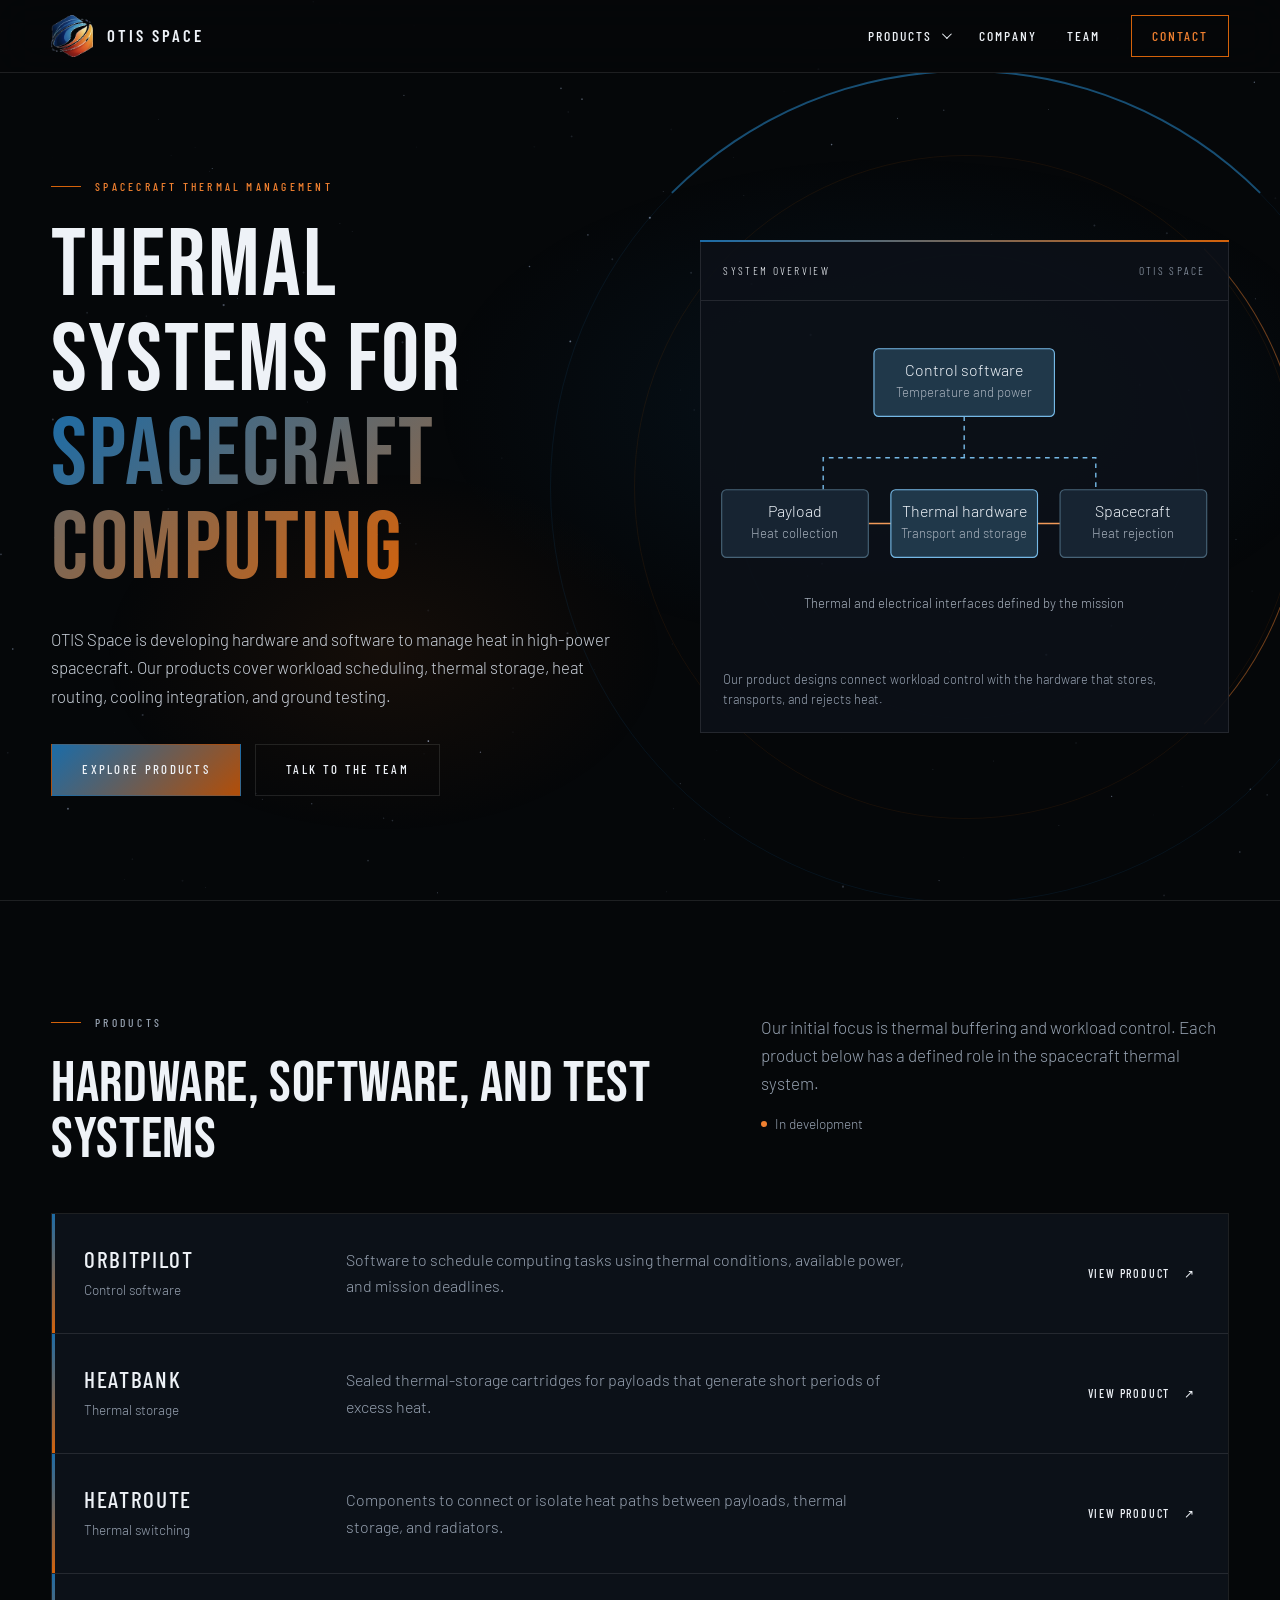
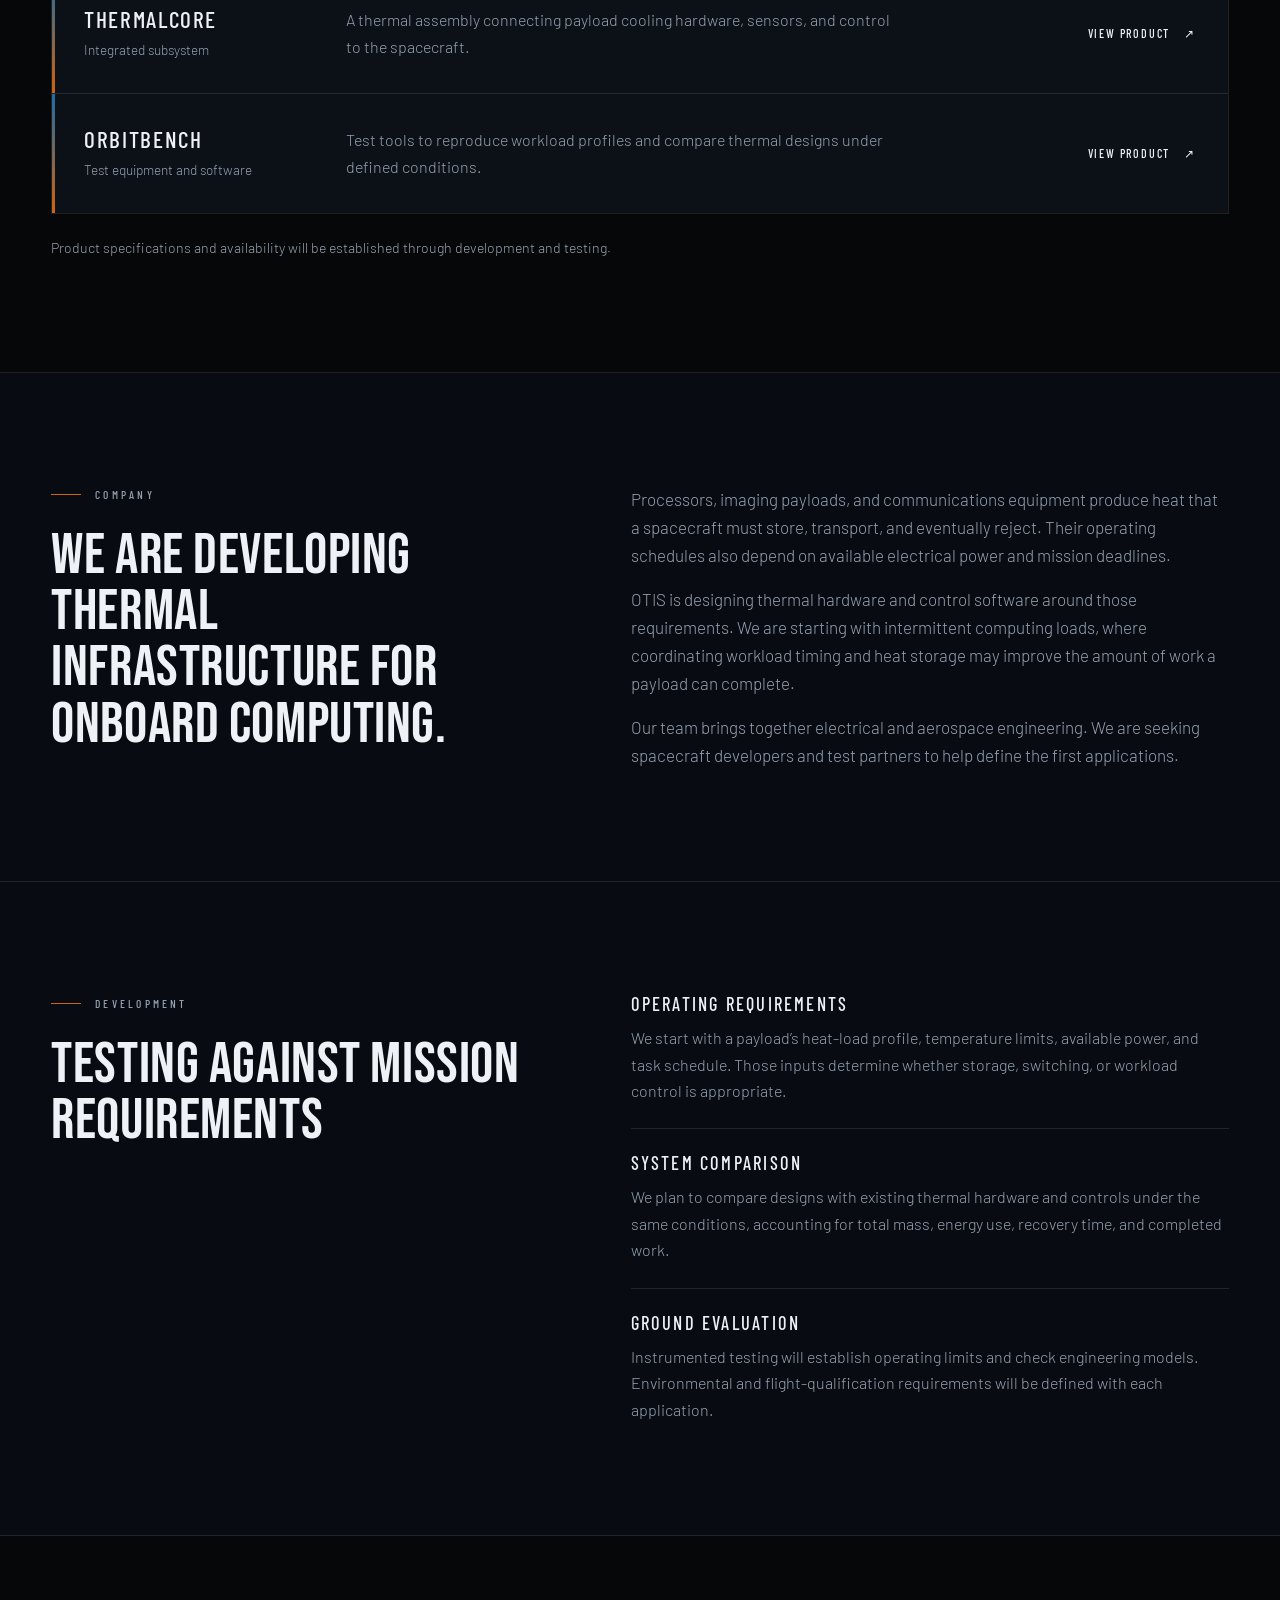
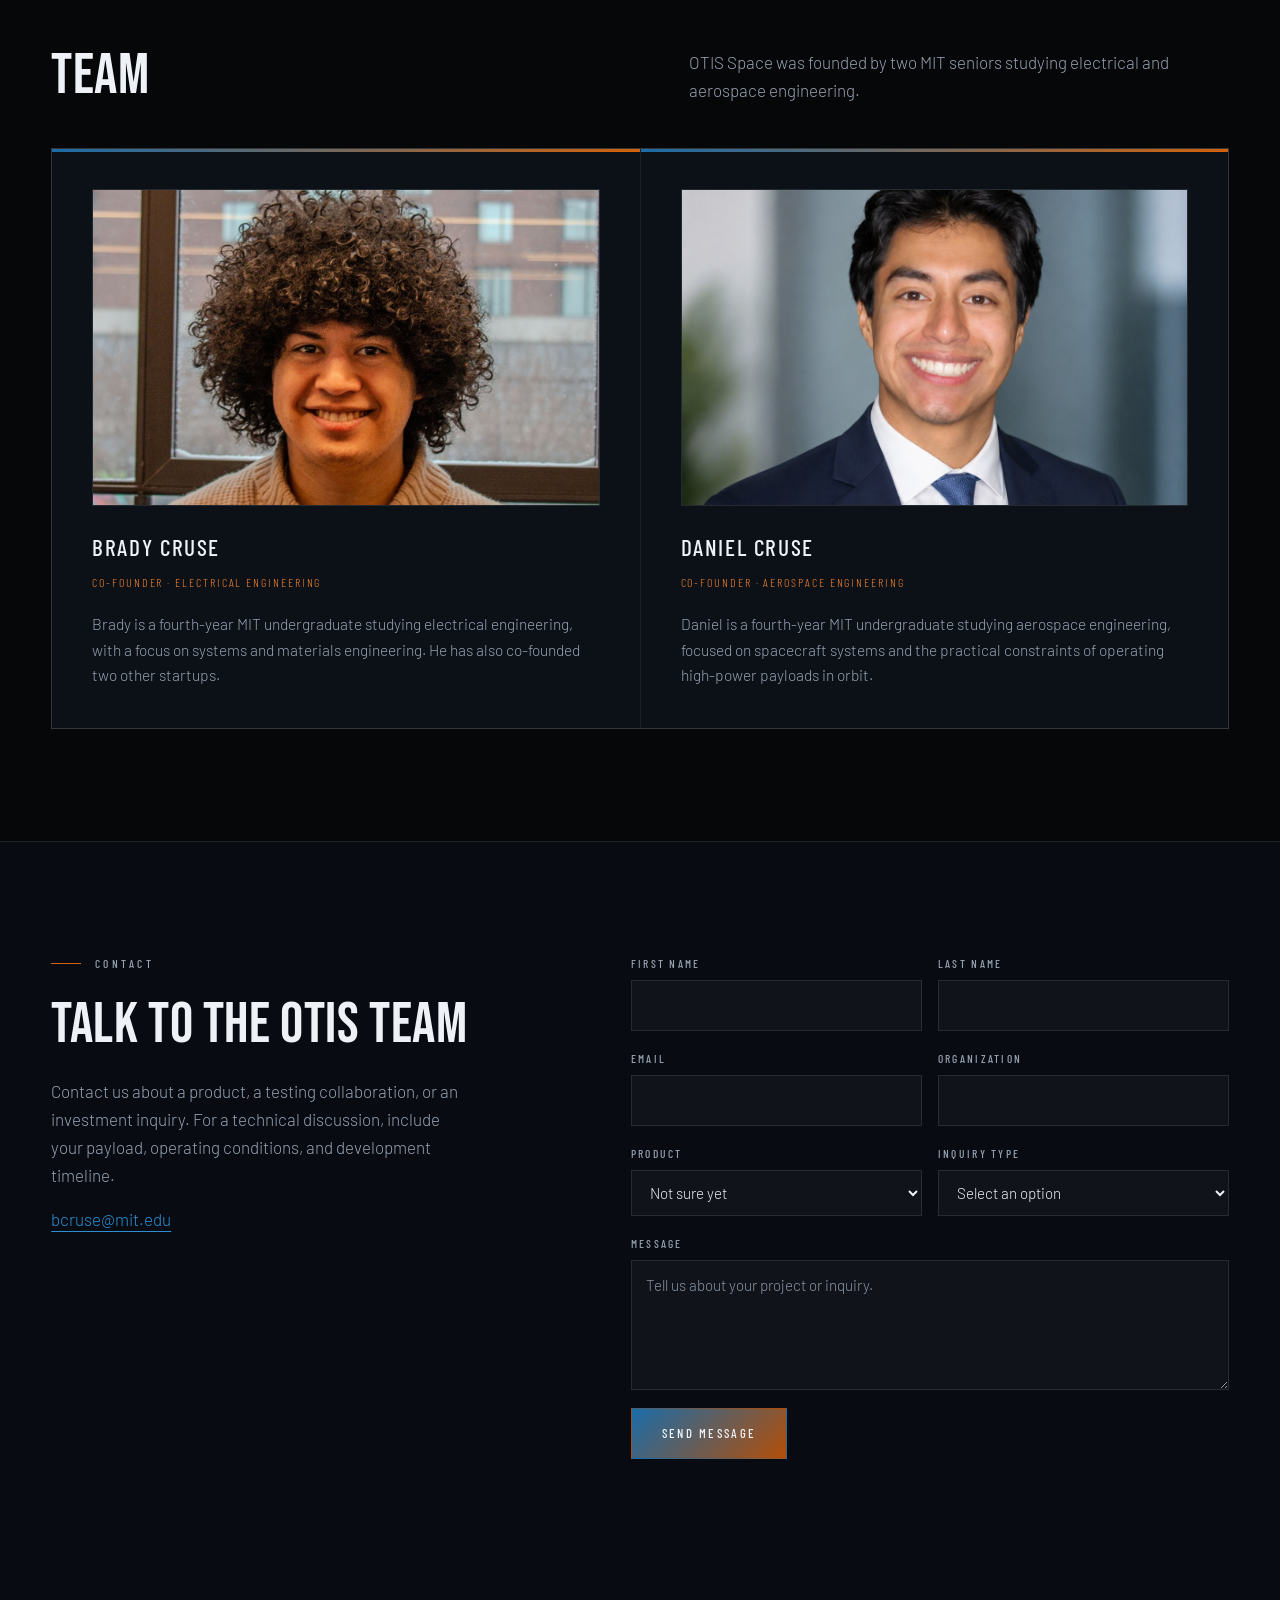
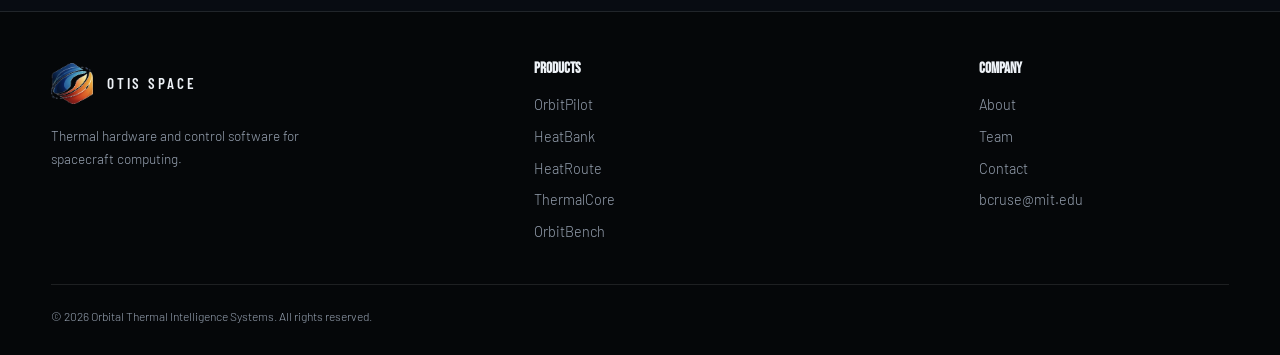
==== commit 457086c2: "Restore original OTIS visual style across company and product pages" ====
--- a/index.html
+++ b/index.html
@@ -5,7 +5,7 @@
   <meta name="viewport" content="width=device-width, initial-scale=1">
   <title>OTIS Space — Thermal systems for spacecraft computing</title>
   <meta name="description" content="OTIS Space is developing thermal hardware and control software for spacecraft, including workload scheduling, thermal storage, heat routing, integrated cooling, and testing.">
-  <meta name="theme-color" content="#080c11">
+  <meta name="theme-color" content="#050709">
   <link rel="canonical" href="https://otisspace.com/">
   <meta property="og:type" content="website">
   <meta property="og:title" content="OTIS Space — Thermal systems for spacecraft computing">
@@ -17,13 +17,14 @@
   <link rel="preconnect" href="https://fonts.gstatic.com" crossorigin>
   <link rel="stylesheet" href="assets/site.css">
   <script src="assets/site.js" defer></script>
+  <script src="assets/atmosphere.js" defer></script>
 </head>
 <body>
 <a class="skip-link" href="#main">Skip to content</a>
 <header class="site-header">
   <div class="container header-inner">
     <a class="brand" href="./" aria-label="OTIS Space home"><img src="otis_logo_icon.png" alt="" width="42" height="42">OTIS SPACE</a>
-    <button class="nav-toggle" type="button" aria-controls="site-navigation" aria-expanded="false" aria-label="Open navigation">Menu</button>
+    <button class="nav-toggle" type="button" aria-controls="site-navigation" aria-expanded="false" aria-label="Open navigation"><span aria-hidden="true"></span><span aria-hidden="true"></span><span aria-hidden="true"></span></button>
     <nav id="site-navigation" aria-label="Main navigation">
       <details class="product-nav">
         <summary>Products</summary>
@@ -44,10 +45,11 @@
 </header>
 <main id="main">
   <section class="hero" id="hero">
+    <div class="orbital-rings" aria-hidden="true"><span></span><span></span></div>
     <div class="container hero-grid">
       <div class="hero-copy">
         <p class="eyebrow">Spacecraft thermal management</p>
-        <h1>Thermal systems for spacecraft computing</h1>
+        <h1>Thermal systems for <span>spacecraft computing</span></h1>
         <p>OTIS Space is developing hardware and software to manage heat in high-power spacecraft. Our products cover workload scheduling, thermal storage, heat routing, cooling integration, and ground testing.</p>
         <div class="actions"><a class="button button-primary" href="#products">Explore products</a><a class="button" href="#contact">Talk to the team</a></div>
       </div>
--- a/assets/site.css
+++ b/assets/site.css
@@ -1,20 +1,21 @@
-@import url('https://fonts.googleapis.com/css2?family=Barlow:wght@400;500;600;700&display=swap');
+@import url('https://fonts.googleapis.com/css2?family=Bebas+Neue&family=Barlow:wght@300;400;500;600&family=Barlow+Condensed:wght@400;500;600;700&display=swap');
 
 :root {
   color-scheme: dark;
-  --bg: #080c11;
-  --surface: #0e151e;
-  --surface-raised: #121c27;
-  --text: #eef2f6;
-  --muted: #a5afbb;
-  --line: #28323d;
-  --blue: #75b8e5;
-  --orange: #f29a59;
-  --width: 1200px;
+  --bg: #050709;
+  --surface: #080c12;
+  --surface-raised: #0c1118;
+  --text: #eef2f7;
+  --muted: #96a1b0;
+  --line: rgba(255,255,255,.1);
+  --blue: #2b8fd4;
+  --orange: #f08030;
+  --gradient: linear-gradient(135deg, #1b6ca8 0%, #d4620a 100%);
+  --width: 1440px;
 }
 * { box-sizing: border-box; }
 html { scroll-behavior: smooth; scroll-padding-top: 100px; }
-body { margin: 0; background: var(--bg); color: var(--text); font-family: 'Barlow', Arial, sans-serif; font-size: 17px; line-height: 1.65; -webkit-font-smoothing: antialiased; }
+body { margin: 0; background: var(--bg); color: var(--text); font-family: 'Barlow', Arial, sans-serif; font-size: 17px; font-weight: 300; line-height: 1.65; -webkit-font-smoothing: antialiased; }
 body, input, select, textarea, button { font-family: 'Barlow', Arial, sans-serif; }
 a { color: inherit; text-underline-offset: 5px; }
 a:hover { color: var(--blue); }
@@ -25,20 +26,20 @@
 button, summary { cursor: pointer; }
 button:disabled { cursor: wait; }
 h1, h2, h3, p { margin: 0; }
-h1, h2, h3 { font-weight: 500; line-height: 1.13; }
-h1 { font-size: clamp(2.6rem, 5.2vw, 4.65rem); letter-spacing: -0.045em; }
-h2 { font-size: clamp(1.8rem, 3.25vw, 2.8rem); letter-spacing: -0.025em; }
-h3 { font-size: 1.3rem; letter-spacing: -0.01em; }
+h1, h2 { font-family: 'Bebas Neue', 'Arial Narrow', sans-serif; font-weight: 400; line-height: .98; }
+h1 { font-size: clamp(3.5rem, 7.5vw, 7rem); letter-spacing: .02em; }
+h2 { font-size: clamp(2.8rem, 4.5vw, 4.5rem); letter-spacing: .01em; }
+h3 { font-family: 'Barlow Condensed', 'Arial Narrow', sans-serif; font-size: 1.45rem; font-weight: 500; letter-spacing: .07em; line-height: 1.15; text-transform: uppercase; }
 p + p { margin-top: 1rem; }
 ::selection { background: #2a526c; color: white; }
-.container { width: min(var(--width), calc(100% - 80px)); margin-inline: auto; }
+.container { width: min(var(--width), 92%); margin-inline: auto; }
 .skip-link { position: fixed; top: -100px; left: 20px; z-index: 100; padding: 10px 20px; color: var(--bg); background: white; }
 .skip-link:focus { top: 10px; }
-.site-header { position: sticky; top: 0; z-index: 20; background: rgba(8,12,17,.97); border-bottom: 1px solid var(--line); }
-.header-inner { min-height: 82px; display: flex; align-items: center; gap: 28px; }
-.brand { display: inline-flex; gap: 12px; align-items: center; color: var(--text); text-decoration: none; margin-right: auto; white-space: nowrap; font-size: 1.05rem; font-weight: 600; letter-spacing: .06em; }
+.site-header { position: sticky; top: 0; z-index: 20; background: rgba(5,7,9,.8); backdrop-filter: blur(20px); border-bottom: 1px solid var(--line); }
+.header-inner { min-height: 72px; display: flex; align-items: center; gap: 28px; }
+.brand { display: inline-flex; gap: 14px; align-items: center; color: var(--text); text-decoration: none; margin-right: auto; white-space: nowrap; font-family: 'Barlow Condensed', sans-serif; font-size: 1.05rem; font-weight: 600; letter-spacing: .18em; }
 .brand img { width: 42px; height: 42px; object-fit: contain; }
-#site-navigation { display: flex; align-items: center; gap: 30px; font-size: .95rem; }
+#site-navigation { display: flex; align-items: center; gap: 30px; font-family: 'Barlow Condensed', sans-serif; font-size: .85rem; font-weight: 500; text-transform: uppercase; letter-spacing: .15em; }
 #site-navigation > a, .product-nav summary { text-decoration: none; }
 .product-nav { position: relative; }
 .product-nav summary { list-style: none; display: flex; align-items: center; gap: 10px; padding-block: 12px; }
@@ -46,24 +47,26 @@
 .product-nav summary::after { content: ''; width: 6px; height: 6px; border-right: 1px solid; border-bottom: 1px solid; transform: rotate(45deg) translateY(-2px); }
 .product-nav[open] summary::after { transform: rotate(225deg); }
 .product-dropdown { position: absolute; right: -100px; top: calc(100% + 12px); width: 330px; padding: 12px; background: var(--surface); border: 1px solid var(--line); box-shadow: 0 15px 50px #0008; }
-.product-dropdown a { display: block; text-decoration: none; padding: 9px 13px; border-radius: 2px; }
+.product-dropdown a { display: block; text-decoration: none; padding: 9px 13px; }
 .product-dropdown a:hover, .product-dropdown [aria-current='page'] { background: var(--surface-raised); color: var(--blue); }
-.product-dropdown small { display: block; color: var(--muted); font-size: .8rem; line-height: 1.4; margin-top: 2px; }
+.product-dropdown small { display: block; color: var(--muted); font-family: 'Barlow', sans-serif; font-size: .8rem; font-weight: 300; line-height: 1.4; letter-spacing: 0; text-transform: none; margin-top: 2px; }
 .product-dropdown .all-products { margin-bottom: 8px; padding-bottom: 14px; border-bottom: 1px solid var(--line); }
-.nav-contact { border: 1px solid #53606f; padding: 7px 15px; }
+.nav-contact { border: 1px solid #d4620a; color: var(--orange); padding: 9px 20px; }
 .nav-toggle { display: none; }
-.hero { position: relative; padding-block: 100px 108px; border-bottom: 1px solid var(--line); overflow: clip; }
-.hero::before { content: ''; position: absolute; z-index: -1; width: 760px; height: 760px; right: -200px; top: -350px; background: radial-gradient(circle, #16374b55 0%, transparent 65%); pointer-events: none; }
+.hero { position: relative; display: flex; align-items: center; min-height: calc(100svh - 72px); padding-block: 100px; border-bottom: 1px solid var(--line); overflow: clip; }
+.hero::before, .product-hero::before { content: ''; position: absolute; inset: 0; background: radial-gradient(ellipse 60% 50% at 70% 40%, rgba(27,108,168,.12), transparent 60%), radial-gradient(ellipse 40% 40% at 30% 70%, rgba(212,98,10,.08), transparent 55%); pointer-events: none; }
 .hero-grid { display: grid; grid-template-columns: 1.1fr 1fr; align-items: center; gap: 68px; }
-.eyebrow { color: var(--blue); font-size: .85rem; font-weight: 500; margin-bottom: 24px; }
-.hero-copy > p:not(.eyebrow), .product-intro { color: var(--muted); font-size: 1.14rem; line-height: 1.65; margin-top: 28px; max-width: 620px; }
+.eyebrow { display: flex; align-items: center; gap: 14px; color: var(--orange); font-family: 'Barlow Condensed', sans-serif; font-size: .72rem; font-weight: 500; text-transform: uppercase; letter-spacing: .28em; margin-bottom: 24px; }
+.eyebrow::before { content: ''; width: 30px; height: 1px; flex-shrink: 0; background: #d4620a; }
+.hero-copy > p:not(.eyebrow), .product-intro { color: #c8cfd8; font-size: 1.05rem; line-height: 1.7; margin-top: 28px; max-width: 570px; }
 .actions { display: flex; flex-wrap: wrap; align-items: center; gap: 14px; margin-top: 34px; }
-.button { display: inline-flex; align-items: center; justify-content: center; min-height: 48px; padding: 10px 22px; border: 1px solid #495663; border-radius: 3px; color: var(--text); text-decoration: none; font-weight: 500; font-size: .95rem; transition: background .18s, border-color .18s; }
+.button { display: inline-flex; align-items: center; justify-content: center; min-height: 48px; padding: 14px 30px; border: 1px solid var(--line); border-radius: 0; color: var(--text); font-family: 'Barlow Condensed', sans-serif; text-decoration: none; text-transform: uppercase; letter-spacing: .18em; font-weight: 500; font-size: .8rem; transition: background .18s, border-color .18s, opacity .18s; }
 .button:hover { background: #1c2b3b; border-color: var(--blue); color: var(--text); }
-.button-primary { background: var(--text); color: var(--bg); border-color: var(--text); }
-.button-primary:hover { color: var(--bg); background: #d3e4ef; border-color: #d3e4ef; }
-.system-figure { margin: 0; border: 1px solid var(--line); background: linear-gradient(145deg, #111d2a, #0d141c); border-radius: 4px; }
-.figure-label { display: flex; justify-content: space-between; gap: 12px; padding: 20px 22px; border-bottom: 1px solid var(--line); font-size: .8rem; color: var(--muted); }
+.button-primary { background: linear-gradient(135deg, #1b6ca8, #b34e08); color: var(--text); border-color: transparent; }
+.button-primary:hover { color: var(--text); background: linear-gradient(135deg, #1b6ca8, #b34e08); border-color: transparent; opacity: .88; }
+.system-figure { position: relative; margin: 0; border: 1px solid var(--line); background: rgba(12,17,24,.92); border-radius: 0; }
+.system-figure::before { content: ''; position: absolute; height: 2px; top: -1px; left: -1px; right: -1px; background: var(--gradient); }
+.figure-label { display: flex; justify-content: space-between; gap: 12px; padding: 20px 22px; border-bottom: 1px solid var(--line); font-family: 'Barlow Condensed', sans-serif; font-size: .72rem; letter-spacing: .2em; text-transform: uppercase; color: var(--muted); }
 .figure-label span:first-child { color: var(--text); }
 .system-figure svg { width: 100%; height: auto; padding: 12px 0; }
 .system-figure figcaption { padding: 0 22px 22px; color: var(--muted); font-size: .8rem; line-height: 1.6; }
@@ -74,18 +77,20 @@
 .schematic .wire { stroke: #75b8e5; stroke-width: 1.5; fill: none; }
 .schematic .wire-heat { stroke: #f29a59; stroke-width: 1.5; fill: none; }
 .schematic .control { stroke-dasharray: 5 5; }
-.section { padding-block: 88px; border-bottom: 1px solid var(--line); }
+.section { padding-block: 112px; border-bottom: 1px solid var(--line); }
 .section-heading { display: flex; align-items: start; justify-content: space-between; gap: 40px; margin-bottom: 44px; }
 .section-heading p { max-width: 540px; color: var(--muted); }
 .status { display: inline-flex; align-items: center; gap: 8px; color: var(--muted); font-size: .85rem; white-space: nowrap; }
 .status::before { content: ''; width: 6px; height: 6px; border-radius: 50%; background: var(--orange); }
-.product-list { border-top: 1px solid var(--line); }
-.product-row { display: grid; grid-template-columns: 230px 1fr 130px; gap: 32px; align-items: center; padding: 30px 0; border-bottom: 1px solid var(--line); text-decoration: none; }
-.product-row:hover { color: var(--text); }
+.product-list { border: 1px solid var(--line); }
+.product-row { position: relative; display: grid; grid-template-columns: 230px 1fr 130px; gap: 32px; align-items: center; padding: 32px; border-bottom: 1px solid var(--line); text-decoration: none; background: var(--surface-raised); transition: background .3s; }
+.product-row:last-child { border-bottom: 0; }
+.product-row::before { content: ''; position: absolute; left: 0; top: 0; bottom: 0; width: 3px; background: var(--gradient); }
+.product-row:hover { color: var(--text); background: #0d1520; }
 .product-row:hover h3, .product-row:hover .product-link { color: var(--blue); }
 .product-row .category { font-size: .85rem; color: var(--muted); margin-top: 6px; }
 .product-row p { color: var(--muted); font-size: 1rem; max-width: 560px; }
-.product-link { font-size: .9rem; color: var(--text); justify-self: end; white-space: nowrap; }
+.product-link { font-family: 'Barlow Condensed', sans-serif; font-size: .75rem; font-weight: 500; letter-spacing: .15em; text-transform: uppercase; color: var(--text); justify-self: end; white-space: nowrap; }
 .product-link span { padding-left: 10px; }
 .section-note { margin-top: 22px; color: var(--muted); font-size: .88rem; max-width: 760px; }
 .split { display: grid; grid-template-columns: .9fr 1.1fr; gap: 90px; }
@@ -95,12 +100,14 @@
 .detail-item { padding: 24px 0; border-bottom: 1px solid var(--line); }
 .detail-item:first-child { padding-top: 0; }
 .detail-item:last-child { border-bottom: 0; padding-bottom: 0; }
-.detail-item h3 { font-size: 1.15rem; margin-bottom: 10px; color: var(--text); }
+.detail-item h3 { font-size: 1.15rem; letter-spacing: .12em; margin-bottom: 10px; color: var(--text); }
 .detail-item p { color: var(--muted); font-size: 1rem; }
 .team-intro { max-width: 640px; }
-.team-grid { display: grid; grid-template-columns: repeat(2, minmax(0, 1fr)); gap: 40px; }
-.team-photo { aspect-ratio: 16 / 10; width: 100%; object-fit: cover; border-radius: 3px; border: 1px solid var(--line); margin-bottom: 24px; }
-.team-grid .role { color: var(--blue); font-size: .85rem; margin: 7px 0 14px; }
+.team-grid { display: grid; grid-template-columns: repeat(2, minmax(0, 1fr)); gap: 1px; background: var(--line); border: 1px solid var(--line); }
+.team-grid article { position: relative; padding: 40px; background: var(--surface-raised); }
+.team-grid article::before { content: ''; position: absolute; top: 0; left: 0; right: 0; height: 3px; background: var(--gradient); }
+.team-photo { aspect-ratio: 16 / 10; width: 100%; object-fit: cover; border-radius: 0; border: 1px solid var(--line); margin-bottom: 28px; }
+.team-grid .role { color: var(--orange); font-family: 'Barlow Condensed', sans-serif; font-size: .75rem; letter-spacing: .16em; text-transform: uppercase; margin: 12px 0 18px; }
 .team-grid p { color: var(--muted); font-size: .97rem; max-width: 500px; }
 .contact-section { background: var(--surface); }
 .contact-copy h2 { margin-bottom: 24px; }
@@ -109,8 +116,8 @@
 form { display: grid; gap: 18px; }
 .form-row { display: grid; grid-template-columns: 1fr 1fr; gap: 16px; }
 .form-field { display: flex; flex-direction: column; gap: 7px; }
-label { font-size: .88rem; }
-input, select, textarea { width: 100%; min-width: 0; background: var(--bg); color: var(--text); border: 1px solid #43505f; border-radius: 3px; padding: 10px 12px; font-size: .95rem; }
+label { font-family: 'Barlow Condensed', sans-serif; font-size: .72rem; font-weight: 500; letter-spacing: .2em; text-transform: uppercase; color: var(--muted); }
+input, select, textarea { width: 100%; min-width: 0; background: #10141a; color: var(--text); border: 1px solid var(--line); border-radius: 0; padding: 12px 14px; font-size: .95rem; }
 input::placeholder, textarea::placeholder { color: #8994a2; opacity: 1; }
 textarea { min-height: 130px; resize: vertical; }
 .form-honeypot { display: none; }
@@ -130,16 +137,16 @@
 .breadcrumb { font-size: .85rem; color: var(--muted); padding-top: 32px; }
 .breadcrumb a { text-decoration: none; }
 .breadcrumb span { padding-inline: 10px; }
-.product-hero { padding-block: 56px 80px; }
+.product-hero { position: relative; padding-block: 64px 96px; overflow: clip; }
 .product-hero .hero-grid { gap: 60px; }
-.product-heading { font-size: 1.35rem; font-weight: 500; margin-bottom: 18px; color: var(--blue); }
-.product-hero h1 { font-size: clamp(2.35rem, 4.4vw, 3.85rem); }
+.product-heading { font-family: 'Barlow Condensed', sans-serif; font-size: 1.2rem; font-weight: 500; letter-spacing: .2em; text-transform: uppercase; margin-bottom: 22px; color: var(--orange); }
+.product-hero h1 { font-size: clamp(3rem, 5.6vw, 5.8rem); }
 .product-intro { font-size: 1.08rem; }
 .product-meta { display: flex; align-items: center; flex-wrap: wrap; gap: 20px; margin-top: 26px; font-size: .85rem; color: var(--muted); }
 .product-meta > span + span { border-left: 1px solid var(--line); padding-left: 20px; }
 .page-section-nav { border-top: 1px solid var(--line); border-bottom: 1px solid var(--line); background: var(--surface); }
 .page-section-nav .container { display: flex; flex-wrap: wrap; gap: 28px; padding-block: 17px; }
-.page-section-nav a { text-decoration: none; font-size: .88rem; color: var(--muted); }
+.page-section-nav a { text-decoration: none; font-family: 'Barlow Condensed', sans-serif; font-size: .78rem; font-weight: 500; letter-spacing: .18em; text-transform: uppercase; color: var(--muted); }
 .page-section-nav a:hover { color: var(--text); }
 .requirements { padding: 0; margin: 0; list-style: none; }
 .requirements li { padding: 16px 0 16px 22px; border-bottom: 1px solid var(--line); position: relative; color: var(--muted); font-size: 1rem; }
@@ -152,12 +159,32 @@
 .product-contact p { color: var(--muted); max-width: 660px; margin-top: 18px; }
 .related-products { margin-top: 22px; display: flex; flex-wrap: wrap; gap: 12px 24px; }
 .related-products a { color: var(--blue); font-size: .95rem; }
+main, .site-footer { position: relative; z-index: 1; }
+.site-footer { background: var(--bg); }
+#about, #advantage { background: var(--surface); }
+.hero-grid { position: relative; z-index: 1; }
+.hero-copy h1 span { background: var(--gradient); background-clip: text; -webkit-background-clip: text; color: transparent; }
+.orbital-rings { position: absolute; right: -8vw; top: 50%; width: 65vw; aspect-ratio: 1; transform: translateY(-50%); border: 1px solid rgba(27,108,168,.12); border-radius: 50%; pointer-events: none; }
+.orbital-rings::before, .orbital-rings::after { content: ''; position: absolute; border-radius: 50%; }
+.orbital-rings::before { inset: 10%; border: 1px solid rgba(212,98,10,.09); }
+.orbital-rings::after { inset: 22%; border: 1px solid rgba(27,108,168,.07); }
+.orbital-rings span { position: absolute; inset: -2px; border-radius: 50%; border: 2px solid transparent; border-top-color: rgba(43,143,212,.5); animation: orbit-sweep 16s linear infinite; }
+.orbital-rings span + span { inset: 9.5%; border-width: 1.5px; border-top-color: transparent; border-right-color: rgba(240,128,48,.45); animation: orbit-sweep 24s linear infinite reverse; }
+@keyframes orbit-sweep { to { transform: rotate(360deg); } }
+.starfield { position: fixed; inset: 0; z-index: 0; pointer-events: none; }
+.cursor { position: fixed; top: 0; left: 0; z-index: 9999; pointer-events: none; }
+.cursor[hidden] { display: none; }
+.cursor-dot, .cursor-ring { position: absolute; transform: translate(-50%, -50%); border-radius: 50%; }
+.cursor-dot { width: 8px; height: 8px; background: var(--orange); }
+.cursor-ring { width: 36px; height: 36px; border: 1px solid rgba(240,128,48,.4); transition: width .3s, height .3s, border-color .3s; }
+.custom-cursor-ready, .custom-cursor-ready body, .custom-cursor-ready a, .custom-cursor-ready button, .custom-cursor-ready summary { cursor: none; }
+body:has(a:hover, button:hover, summary:hover) .cursor-ring { width: 52px; height: 52px; border-color: rgba(240,128,48,.8); }
 @media (min-width: 1400px) { .hero { padding-block: 120px; } }
 @media (max-width: 1000px) {
   .container { width: calc(100% - 56px); }
   .hero-grid { gap: 36px; }
   .split { gap: 48px; }
-  .product-row { grid-template-columns: 180px 1fr 115px; gap: 22px; }
+  .product-row { grid-template-columns: 160px 1fr 110px; gap: 22px; padding: 28px; }
   .product-hero .hero-grid { gap: 32px; }
 }
 @media (max-width: 760px) {
@@ -169,13 +196,17 @@
   #site-navigation { flex-basis: 100%; align-items: stretch; gap: 0; flex-direction: column; padding-bottom: 22px; max-height: calc(100svh - 80px); overflow-y: auto; }
   #site-navigation > a, .product-nav summary { padding: 12px 0; border-bottom: 1px solid var(--line); }
   #site-navigation > .nav-contact { padding: 9px 15px; border: 1px solid #53606f; margin-top: 16px; text-align: center; }
-  .js .nav-toggle { display: block; background: transparent; border: 1px solid #53606f; border-radius: 3px; color: var(--text); padding: 6px 13px; font-size: .9rem; }
+  .js .nav-toggle { display: flex; width: 48px; height: 44px; flex-direction: column; justify-content: center; gap: 6px; background: transparent; border: 1px solid var(--line); border-radius: 0; color: var(--text); padding: 0 13px; }
+  .nav-toggle span { display: block; height: 1.5px; width: 100%; background: var(--text); transition: transform .25s, opacity .25s; }
+  .nav-toggle[aria-expanded='true'] span:first-child { transform: translateY(7.5px) rotate(45deg); }
+  .nav-toggle[aria-expanded='true'] span:nth-child(2) { opacity: 0; }
+  .nav-toggle[aria-expanded='true'] span:last-child { transform: translateY(-7.5px) rotate(-45deg); }
   .js #site-navigation { display: none; }
   .js .nav-toggle[aria-expanded='true'] + #site-navigation { display: flex; }
   .product-dropdown { position: static; width: 100%; padding: 5px 0; margin-top: 8px; border: 0; border-left: 1px solid var(--line); box-shadow: none; background: transparent; }
   .product-dropdown a { padding: 9px 16px; }
   .product-dropdown small { display: none; }
-  .hero { padding-block: 64px; }
+  .hero { padding-block: 64px; min-height: auto; }
   .hero-grid, .split { grid-template-columns: 1fr; gap: 36px; }
   .hero h1 { max-width: 650px; }
   .hero-copy > p:not(.eyebrow) { font-size: 1.08rem; }
@@ -183,29 +214,31 @@
   .section { padding-block: 60px; }
   .section-heading { flex-direction: column; gap: 20px; margin-bottom: 28px; }
   .section-heading p { max-width: 650px; }
-  .product-row { grid-template-columns: 1fr auto; gap: 16px; padding-block: 26px; }
+  .product-row { grid-template-columns: 1fr auto; gap: 16px; padding: 26px 22px; }
   .product-row > p { grid-column: 1 / -1; grid-row: 2; }
-  .team-grid { gap: 24px; }
+  .team-grid { gap: 1px; }
+  .team-grid article { padding: 24px; }
   .footer-grid { grid-template-columns: 1fr 1fr; gap: 36px; }
   .footer-brand { grid-column: 1 / -1; }
   .product-hero { padding-block: 40px 54px; }
   .product-hero .hero-grid { gap: 36px; }
   .product-contact .container { align-items: start; flex-direction: column; gap: 25px; }
   .page-section-nav .container { gap: 12px 24px; }
+  .orbital-rings { width: 100vw; right: -30vw; top: 35%; }
 }
 @media (max-width: 440px) {
   body { font-size: 16px; }
-  .hero h1 { font-size: 2.65rem; }
-  .product-hero h1 { font-size: 2.3rem; }
+  .hero h1 { font-size: clamp(3.2rem, 13vw, 4rem); }
+  .product-hero h1 { font-size: 3rem; }
   .team-grid, .form-row { grid-template-columns: 1fr; }
-  .team-grid { gap: 40px; }
+  .team-grid { gap: 1px; }
   .figure-label { padding: 15px; font-size: .75rem; }
   .system-figure figcaption { padding-inline: 15px; }
   .product-row { gap: 12px; }
-  .product-link { font-size: .82rem; }
+  .product-link { font-size: .7rem; letter-spacing: .1em; }
   .product-link span { padding-left: 3px; }
 }
 @media (prefers-reduced-motion: reduce) {
   html { scroll-behavior: auto; }
-  *, *::before, *::after { transition-duration: .01ms !important; }
-}
+  *, *::before, *::after { transition-duration: .01ms !important; animation: none !important; }
+}
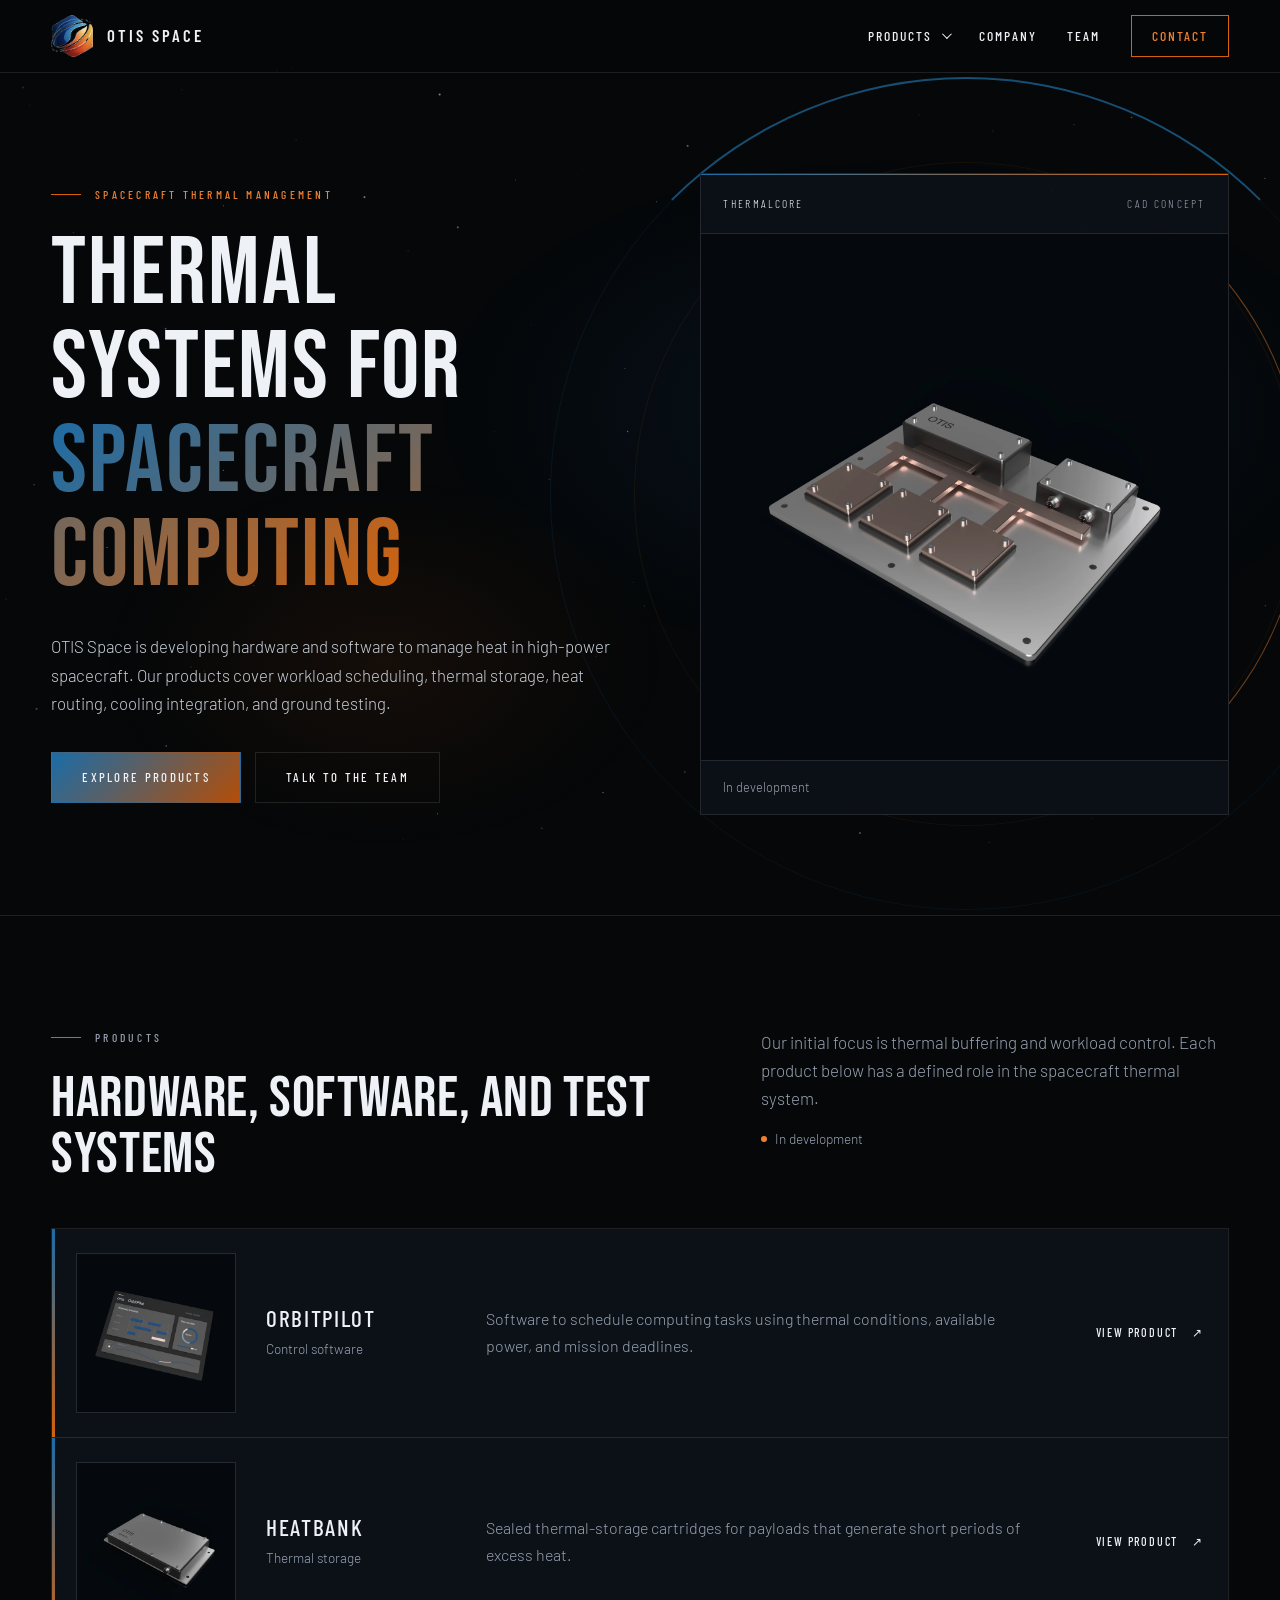
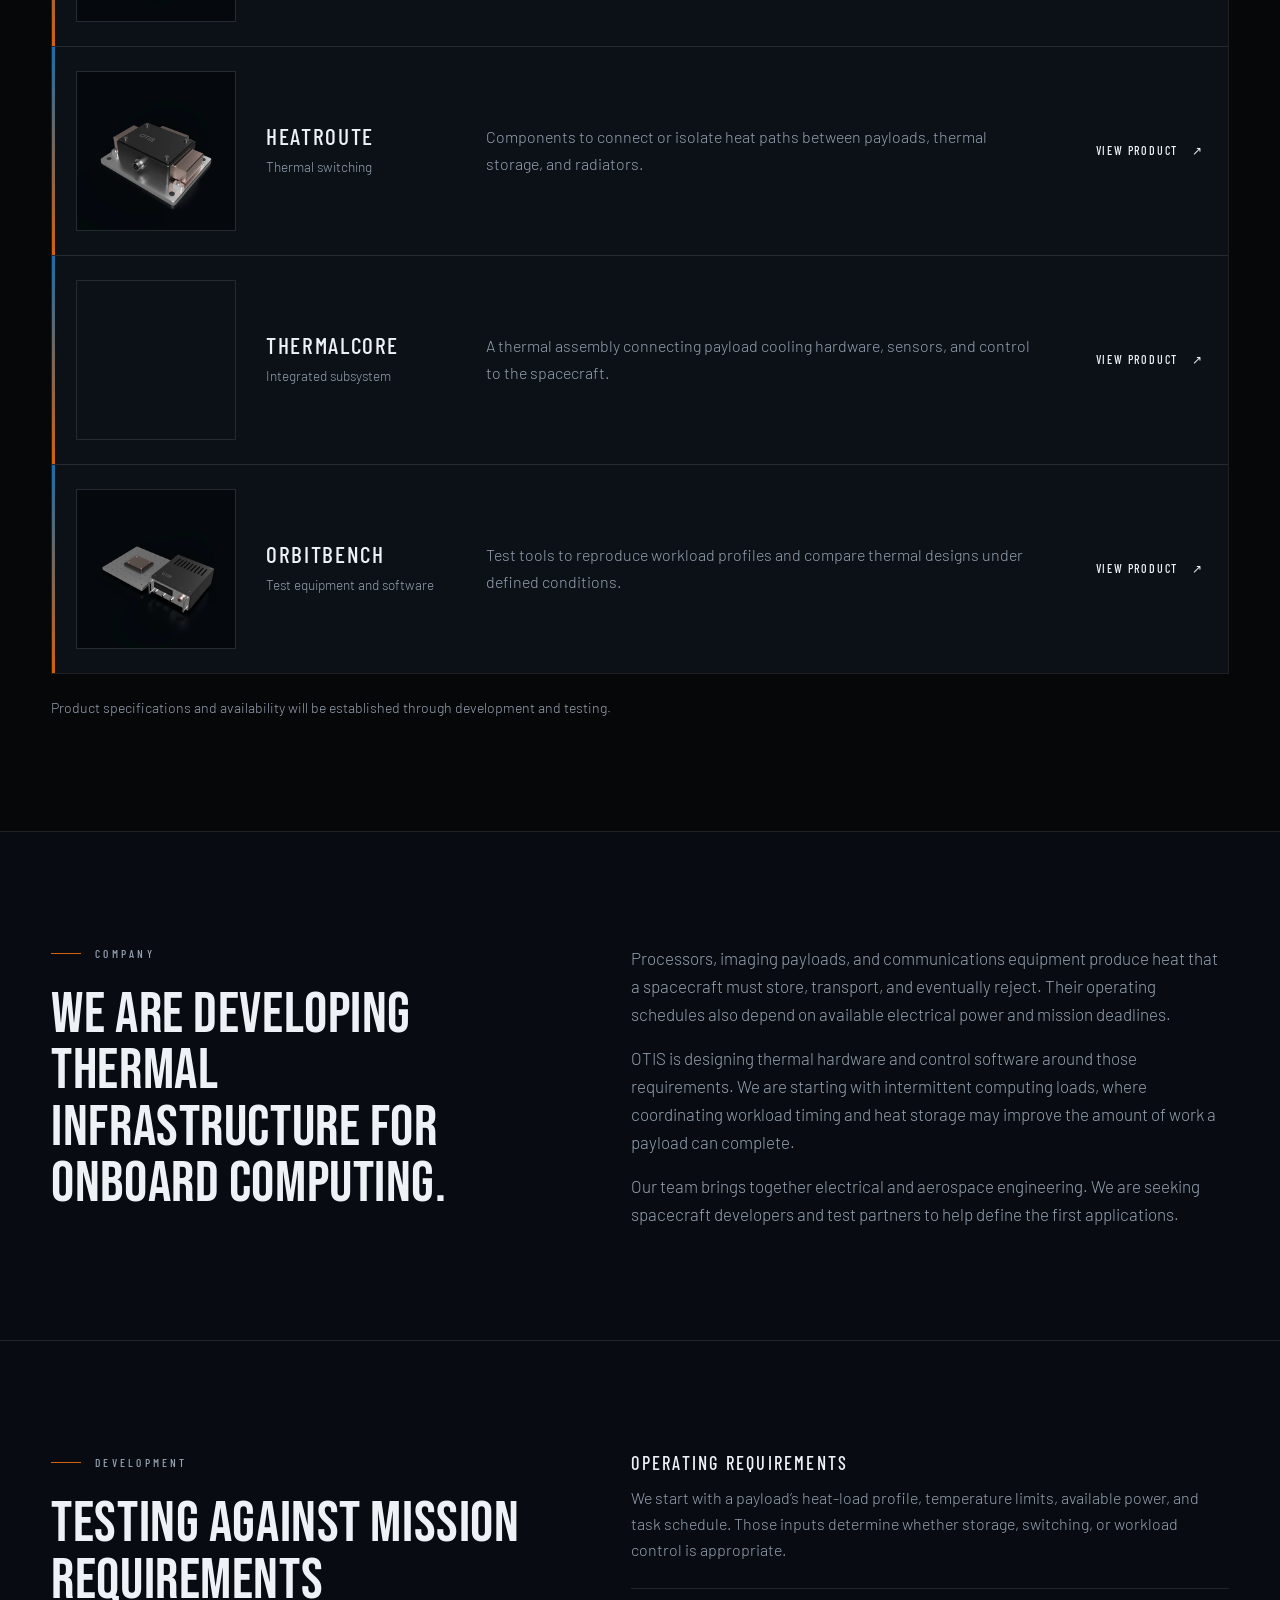
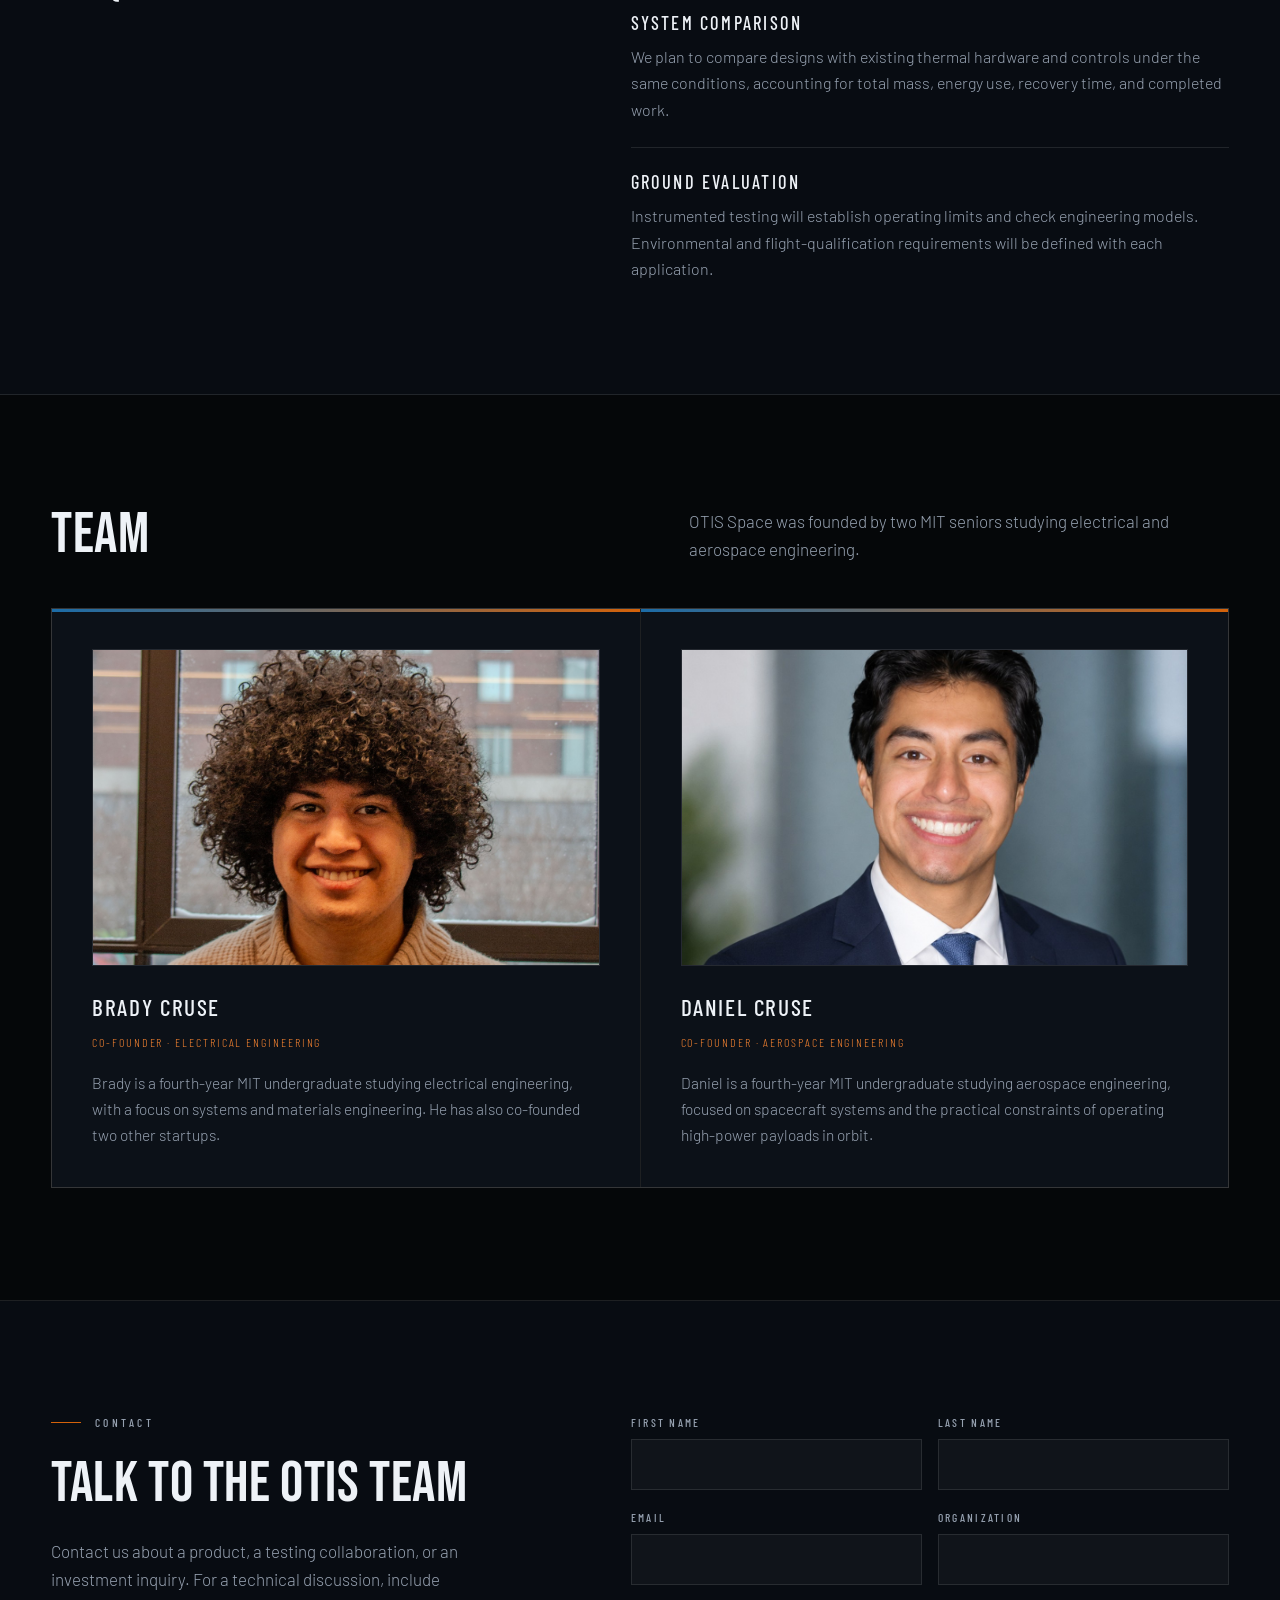
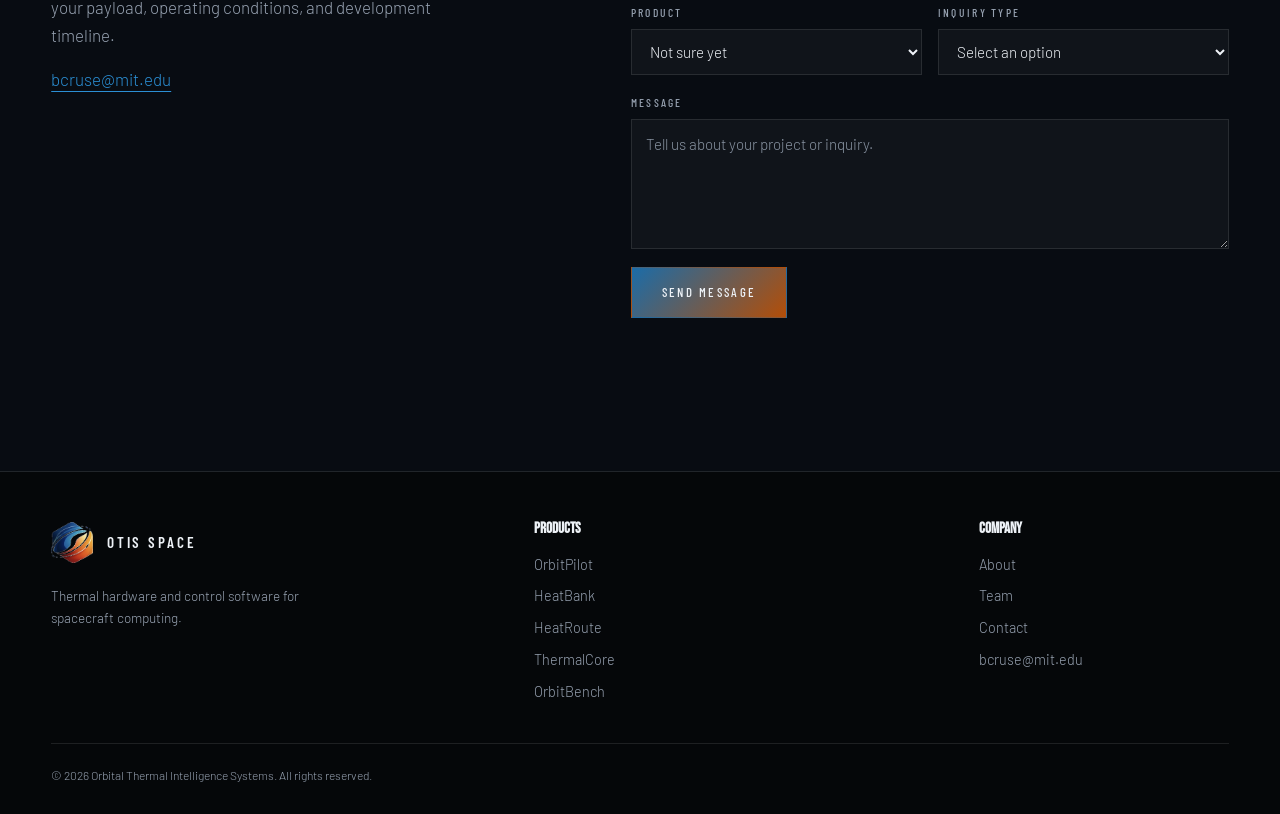
==== commit 55cb7c26: "Add native Fusion CAD renderings across product pages" ====
--- a/index.html
+++ b/index.html
@@ -11,7 +11,7 @@
   <meta property="og:title" content="OTIS Space — Thermal systems for spacecraft computing">
   <meta property="og:description" content="OTIS Space is developing thermal hardware and control software for spacecraft, including workload scheduling, thermal storage, heat routing, integrated cooling, and testing.">
   <meta property="og:url" content="https://otisspace.com/">
-  <meta property="og:image" content="https://otisspace.com/otis_logo_icon.png">
+  <meta property="og:image" content="https://otisspace.com/images/products/thermalcore-cad-v1.webp">
   <link rel="icon" href="favicon.ico" type="image/x-icon">
   <link rel="preconnect" href="https://fonts.googleapis.com">
   <link rel="preconnect" href="https://fonts.gstatic.com" crossorigin>
@@ -53,10 +53,10 @@
         <p>OTIS Space is developing hardware and software to manage heat in high-power spacecraft. Our products cover workload scheduling, thermal storage, heat routing, cooling integration, and ground testing.</p>
         <div class="actions"><a class="button button-primary" href="#products">Explore products</a><a class="button" href="#contact">Talk to the team</a></div>
       </div>
-      <figure class="system-figure">
-  <div class="figure-label"><span>System overview</span><span>OTIS Space</span></div>
-  <svg class="schematic" viewBox="0 0 560 365" role="img" aria-labelledby="schematic-title"><title id="schematic-title">Our product designs connect workload control with the hardware that stores, transports, and rejects heat.</title><path class="wire control" d="M280 110V154M130 188V154H420V188"/><path class="wire-heat" d="M178 224H226M334 224H382"/><rect class="node node-accent" x="184" y="38" width="192" height="72" rx="5"/><text x="280.0" y="67">Control software</text><text class="small" x="280.0" y="89">Temperature and power</text><rect class="node" x="22" y="188" width="156" height="72" rx="5"/><text x="100.0" y="217">Payload</text><text class="small" x="100.0" y="239">Heat collection</text><rect class="node node-accent" x="202" y="188" width="156" height="72" rx="5"/><text x="280.0" y="217">Thermal hardware</text><text class="small" x="280.0" y="239">Transport and storage</text><rect class="node" x="382" y="188" width="156" height="72" rx="5"/><text x="460.0" y="217">Spacecraft</text><text class="small" x="460.0" y="239">Heat rejection</text><text class="small" x="280" y="314">Thermal and electrical interfaces defined by the mission</text></svg>
-  <figcaption>Our product designs connect workload control with the hardware that stores, transports, and rejects heat.</figcaption>
+      <figure class="system-figure render-figure">
+  <div class="figure-label"><span>ThermalCore</span><span>CAD concept</span></div>
+  <img class="product-render" src="images/products/thermalcore-cad-v1.webp" alt="CAD rendering of the ThermalCore integrated thermal assembly concept" width="1800" height="1800" loading="eager" fetchpriority="high" decoding="async">
+  <figcaption>In development</figcaption>
 </figure>
     </div>
   </section>
@@ -64,11 +64,11 @@
     <div class="container">
       <div class="section-heading"><div><p class="eyebrow">Products</p><h2>Hardware, software, and test systems</h2></div><div><p>Our initial focus is thermal buffering and workload control. Each product below has a defined role in the spacecraft thermal system.</p><p class="status">In development</p></div></div>
       <div class="product-list">
-        <a class="product-row" href="products/orbitpilot/"><div><h3>OrbitPilot</h3><div class="category">Control software</div></div><p>Software to schedule computing tasks using thermal conditions, available power, and mission deadlines.</p><span class="product-link">View product <span aria-hidden="true">↗</span></span></a>
-        <a class="product-row" href="products/heatbank/"><div><h3>HeatBank</h3><div class="category">Thermal storage</div></div><p>Sealed thermal-storage cartridges for payloads that generate short periods of excess heat.</p><span class="product-link">View product <span aria-hidden="true">↗</span></span></a>
-        <a class="product-row" href="products/heatroute/"><div><h3>HeatRoute</h3><div class="category">Thermal switching</div></div><p>Components to connect or isolate heat paths between payloads, thermal storage, and radiators.</p><span class="product-link">View product <span aria-hidden="true">↗</span></span></a>
-        <a class="product-row" href="products/thermalcore/"><div><h3>ThermalCore</h3><div class="category">Integrated subsystem</div></div><p>A thermal assembly connecting payload cooling hardware, sensors, and control to the spacecraft.</p><span class="product-link">View product <span aria-hidden="true">↗</span></span></a>
-        <a class="product-row" href="products/orbitbench/"><div><h3>OrbitBench</h3><div class="category">Test equipment and software</div></div><p>Test tools to reproduce workload profiles and compare thermal designs under defined conditions.</p><span class="product-link">View product <span aria-hidden="true">↗</span></span></a>
+        <a class="product-row" href="products/orbitpilot/"><img class="product-thumbnail" src="images/products/orbitpilot-cad-v1-480.webp" srcset="images/products/orbitpilot-cad-v1-480.webp 480w, images/products/orbitpilot-cad-v1.webp 1800w" sizes="(max-width: 760px) 96px, (max-width: 1000px) 112px, 160px" alt="" width="480" height="480" loading="lazy" decoding="async"><div><h3>OrbitPilot</h3><div class="category">Control software</div></div><p>Software to schedule computing tasks using thermal conditions, available power, and mission deadlines.</p><span class="product-link">View product <span aria-hidden="true">↗</span></span></a>
+        <a class="product-row" href="products/heatbank/"><img class="product-thumbnail" src="images/products/heatbank-cad-v1-480.webp" srcset="images/products/heatbank-cad-v1-480.webp 480w, images/products/heatbank-cad-v1.webp 1800w" sizes="(max-width: 760px) 96px, (max-width: 1000px) 112px, 160px" alt="" width="480" height="480" loading="lazy" decoding="async"><div><h3>HeatBank</h3><div class="category">Thermal storage</div></div><p>Sealed thermal-storage cartridges for payloads that generate short periods of excess heat.</p><span class="product-link">View product <span aria-hidden="true">↗</span></span></a>
+        <a class="product-row" href="products/heatroute/"><img class="product-thumbnail" src="images/products/heatroute-cad-v1-480.webp" srcset="images/products/heatroute-cad-v1-480.webp 480w, images/products/heatroute-cad-v1.webp 1800w" sizes="(max-width: 760px) 96px, (max-width: 1000px) 112px, 160px" alt="" width="480" height="480" loading="lazy" decoding="async"><div><h3>HeatRoute</h3><div class="category">Thermal switching</div></div><p>Components to connect or isolate heat paths between payloads, thermal storage, and radiators.</p><span class="product-link">View product <span aria-hidden="true">↗</span></span></a>
+        <a class="product-row" href="products/thermalcore/"><img class="product-thumbnail" src="images/products/thermalcore-cad-v1-480.webp" srcset="images/products/thermalcore-cad-v1-480.webp 480w, images/products/thermalcore-cad-v1.webp 1800w" sizes="(max-width: 760px) 96px, (max-width: 1000px) 112px, 160px" alt="" width="480" height="480" loading="lazy" decoding="async"><div><h3>ThermalCore</h3><div class="category">Integrated subsystem</div></div><p>A thermal assembly connecting payload cooling hardware, sensors, and control to the spacecraft.</p><span class="product-link">View product <span aria-hidden="true">↗</span></span></a>
+        <a class="product-row" href="products/orbitbench/"><img class="product-thumbnail" src="images/products/orbitbench-cad-v1-480.webp" srcset="images/products/orbitbench-cad-v1-480.webp 480w, images/products/orbitbench-cad-v1.webp 1800w" sizes="(max-width: 760px) 96px, (max-width: 1000px) 112px, 160px" alt="" width="480" height="480" loading="lazy" decoding="async"><div><h3>OrbitBench</h3><div class="category">Test equipment and software</div></div><p>Test tools to reproduce workload profiles and compare thermal designs under defined conditions.</p><span class="product-link">View product <span aria-hidden="true">↗</span></span></a>
       </div>
       <p class="section-note">Product specifications and availability will be established through development and testing.</p>
     </div>
--- a/assets/site.css
+++ b/assets/site.css
@@ -70,6 +70,10 @@
 .figure-label span:first-child { color: var(--text); }
 .system-figure svg { width: 100%; height: auto; padding: 12px 0; }
 .system-figure figcaption { padding: 0 22px 22px; color: var(--muted); font-size: .8rem; line-height: 1.6; }
+.render-figure { overflow: hidden; }
+.product-render { width: 100%; height: auto; aspect-ratio: 1; object-fit: contain; }
+.render-figure figcaption { padding: 16px 22px; border-top: 1px solid var(--line); }
+.design-figure { margin-top: 32px; }
 .schematic text { font-family: 'Barlow', Arial, sans-serif; font-size: 17px; fill: #edf2f8; text-anchor: middle; }
 .schematic .small { font-size: 14px; fill: #a5afbb; }
 .schematic .node { fill: #172432; stroke: #476377; stroke-width: 1.2; }
@@ -83,7 +87,8 @@
 .status { display: inline-flex; align-items: center; gap: 8px; color: var(--muted); font-size: .85rem; white-space: nowrap; }
 .status::before { content: ''; width: 6px; height: 6px; border-radius: 50%; background: var(--orange); }
 .product-list { border: 1px solid var(--line); }
-.product-row { position: relative; display: grid; grid-template-columns: 230px 1fr 130px; gap: 32px; align-items: center; padding: 32px; border-bottom: 1px solid var(--line); text-decoration: none; background: var(--surface-raised); transition: background .3s; }
+.product-row { position: relative; display: grid; grid-template-columns: 160px 190px minmax(0, 1fr) 130px; gap: 30px; align-items: center; padding: 24px; border-bottom: 1px solid var(--line); text-decoration: none; background: var(--surface-raised); transition: background .3s; }
+.product-thumbnail { width: 100%; height: auto; aspect-ratio: 1; object-fit: contain; border: 1px solid var(--line); }
 .product-row:last-child { border-bottom: 0; }
 .product-row::before { content: ''; position: absolute; left: 0; top: 0; bottom: 0; width: 3px; background: var(--gradient); }
 .product-row:hover { color: var(--text); background: #0d1520; }
@@ -184,7 +189,7 @@
   .container { width: calc(100% - 56px); }
   .hero-grid { gap: 36px; }
   .split { gap: 48px; }
-  .product-row { grid-template-columns: 160px 1fr 110px; gap: 22px; padding: 28px; }
+  .product-row { grid-template-columns: 112px 160px minmax(0, 1fr) 110px; gap: 22px; padding: 24px; }
   .product-hero .hero-grid { gap: 32px; }
 }
 @media (max-width: 760px) {
@@ -214,8 +219,9 @@
   .section { padding-block: 60px; }
   .section-heading { flex-direction: column; gap: 20px; margin-bottom: 28px; }
   .section-heading p { max-width: 650px; }
-  .product-row { grid-template-columns: 1fr auto; gap: 16px; padding: 26px 22px; }
+  .product-row { grid-template-columns: 96px minmax(0, 1fr); gap: 16px 22px; padding: 26px 22px; }
   .product-row > p { grid-column: 1 / -1; grid-row: 2; }
+  .product-row > .product-link { grid-column: 1 / -1; }
   .team-grid { gap: 1px; }
   .team-grid article { padding: 24px; }
   .footer-grid { grid-template-columns: 1fr 1fr; gap: 36px; }
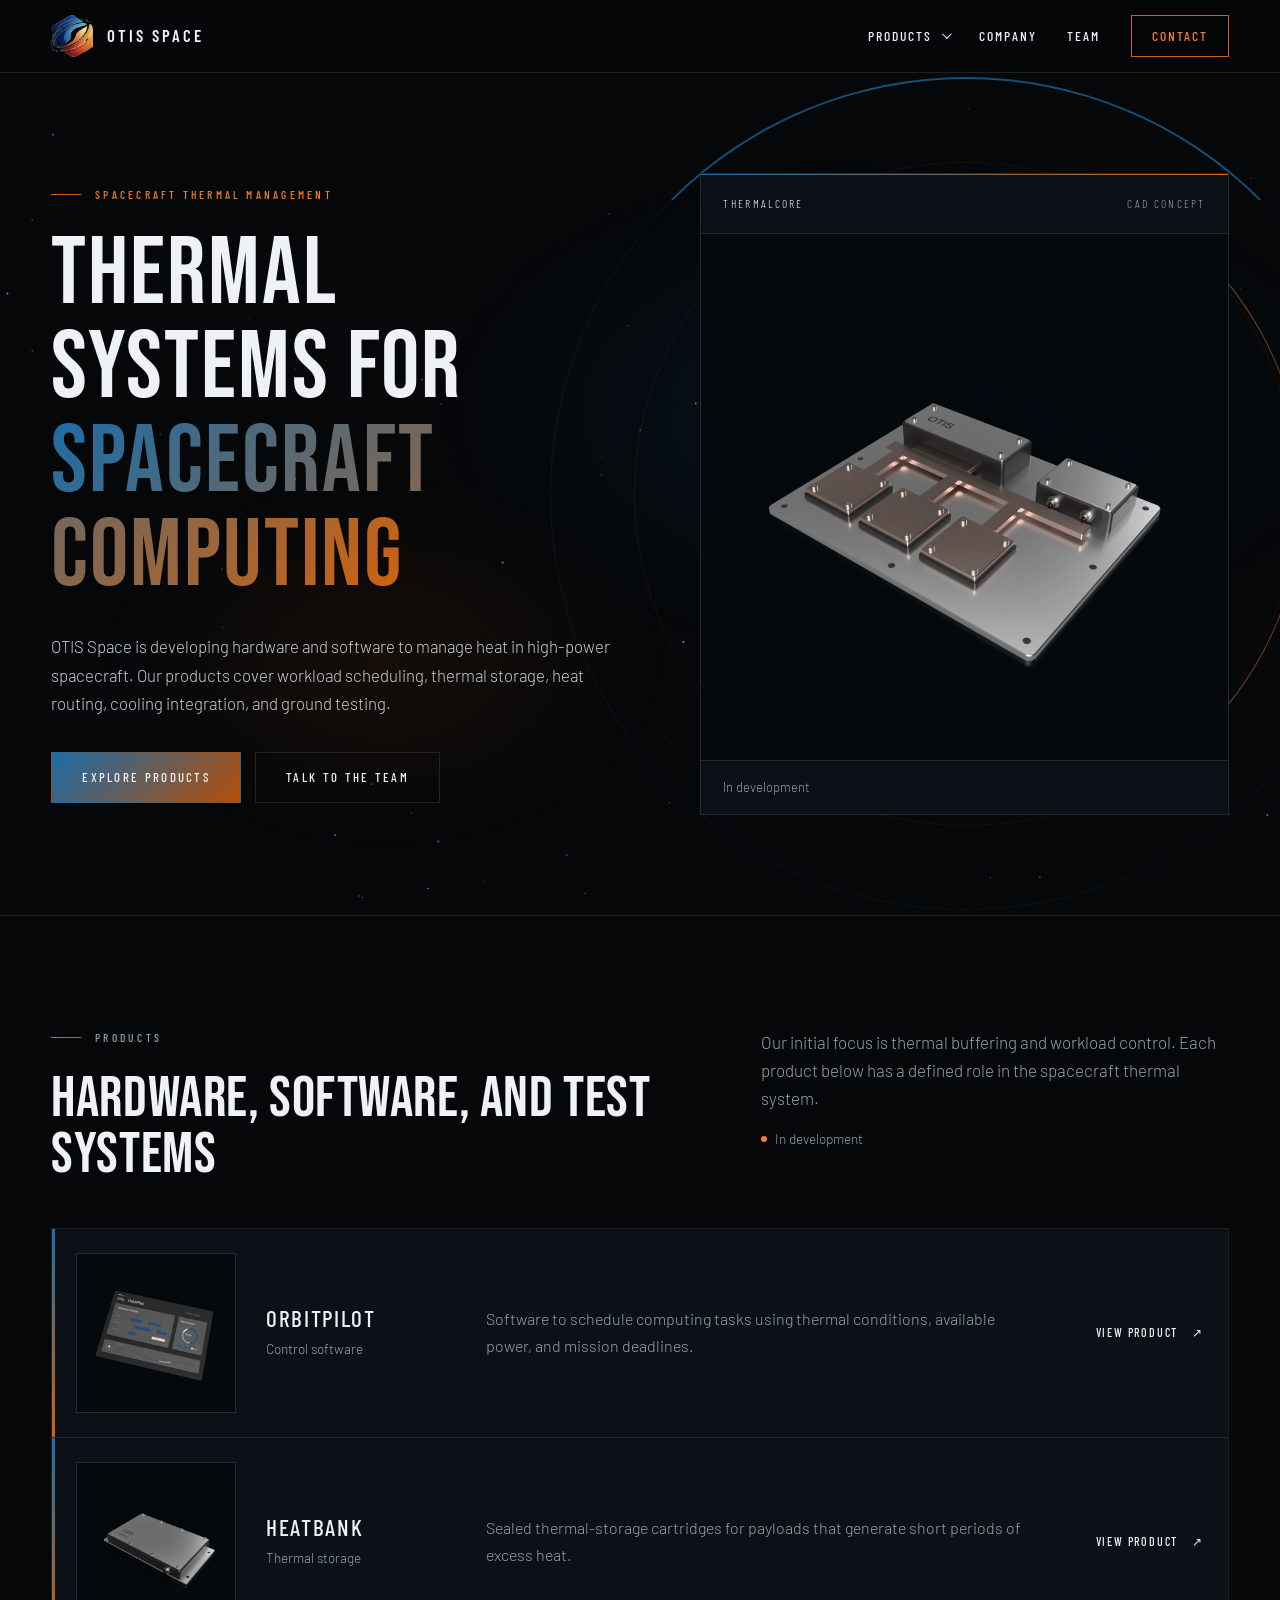
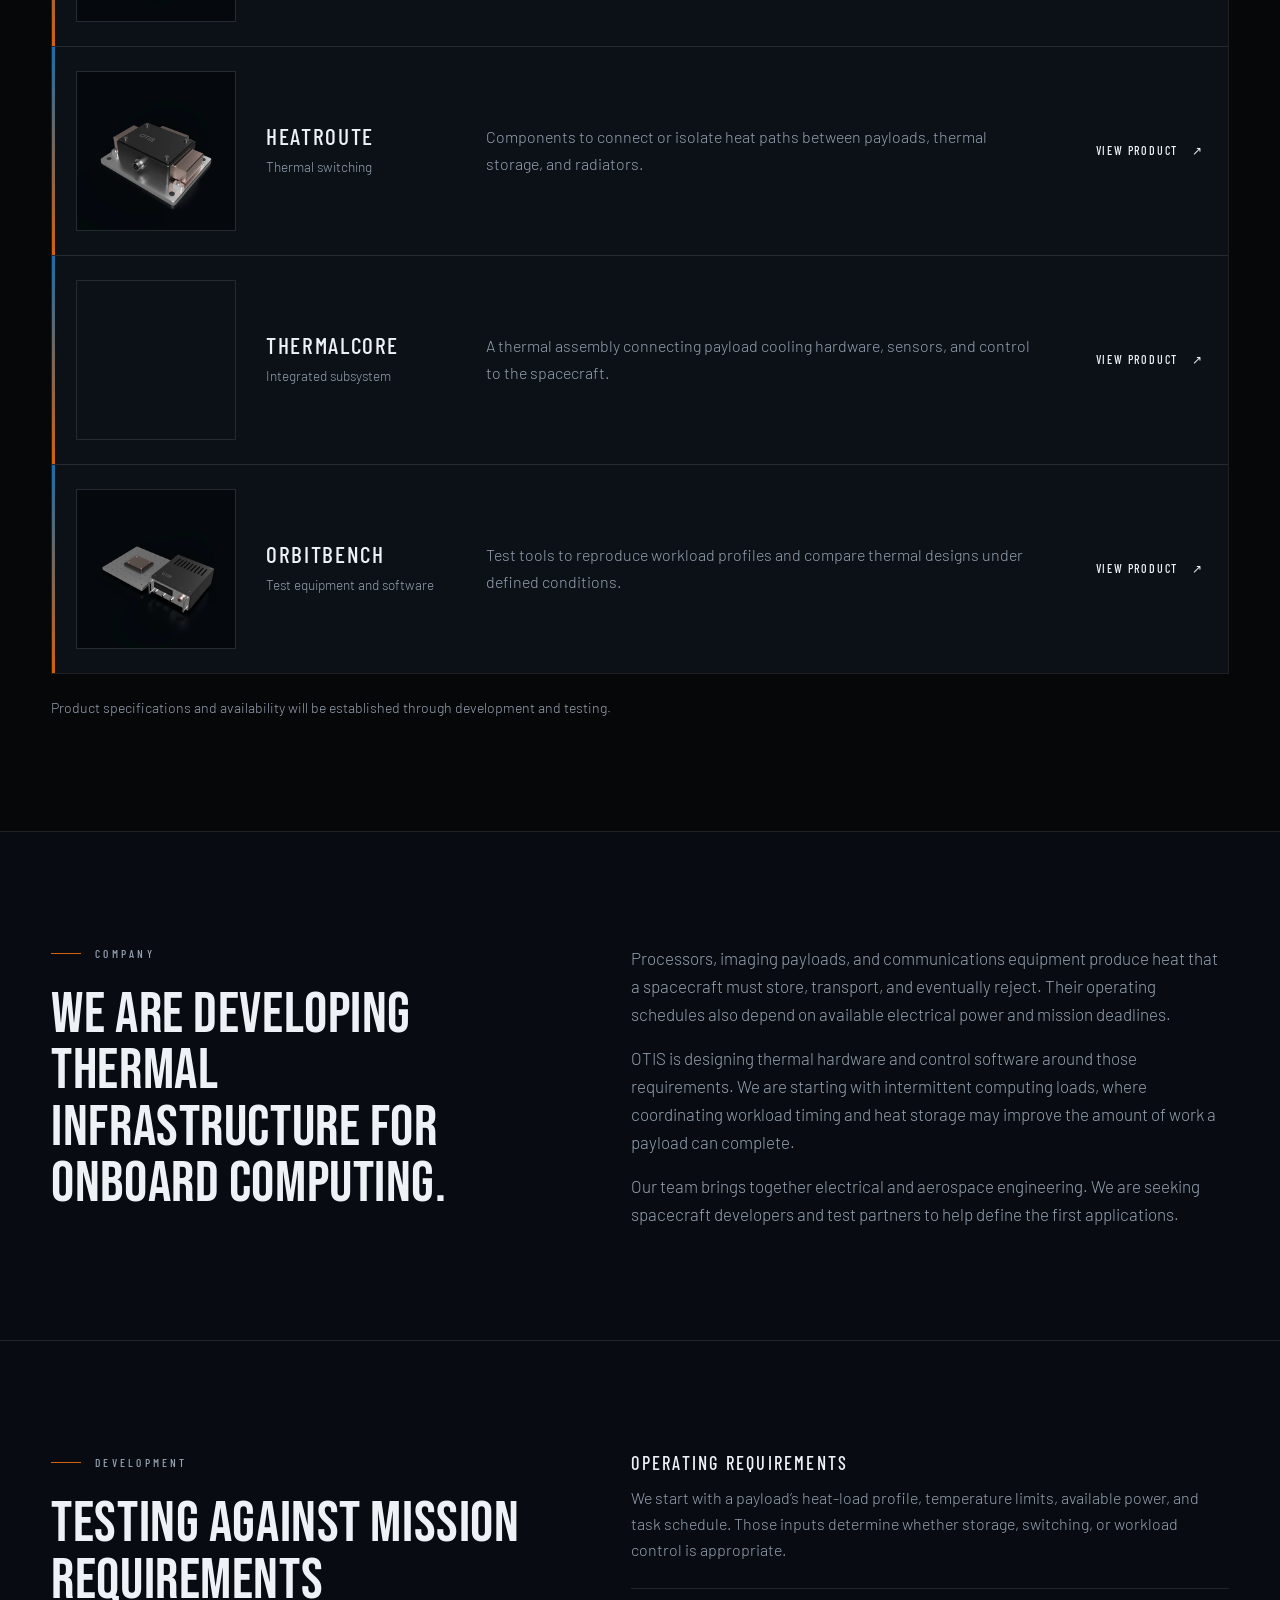
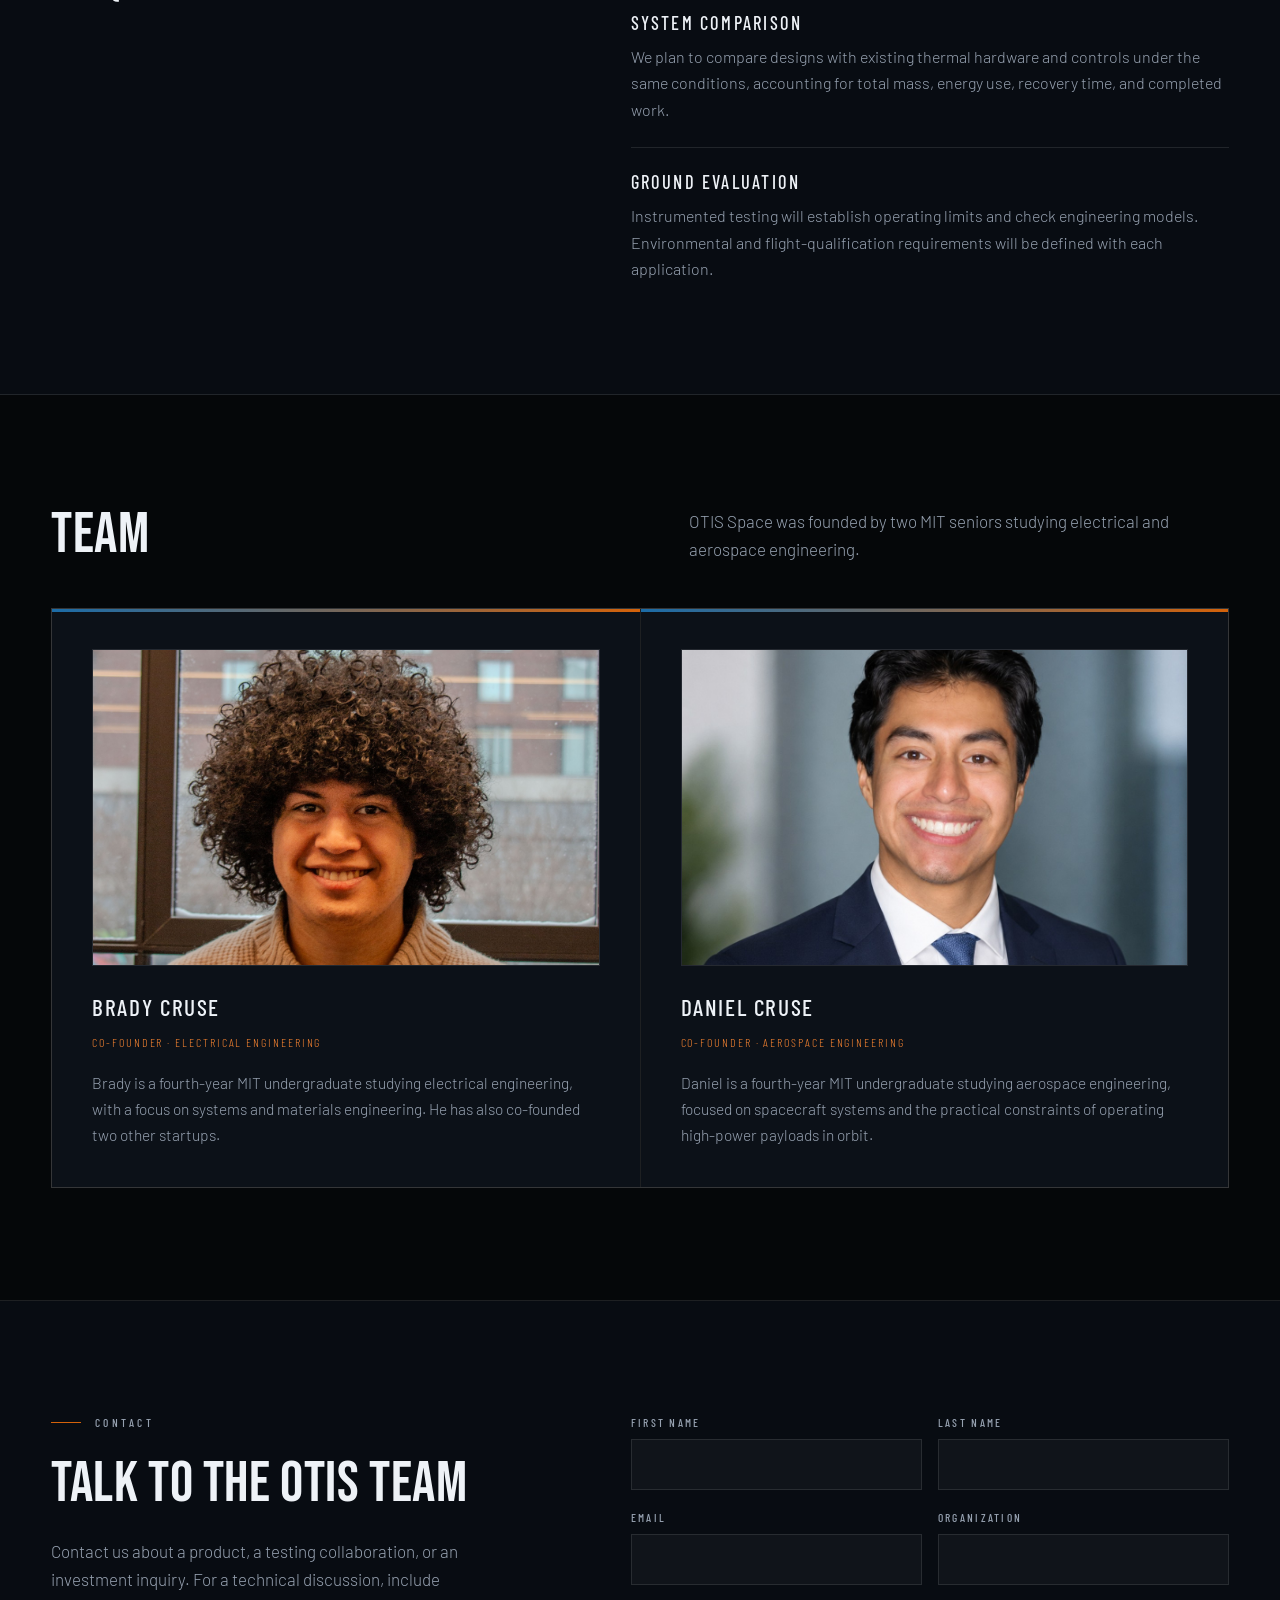
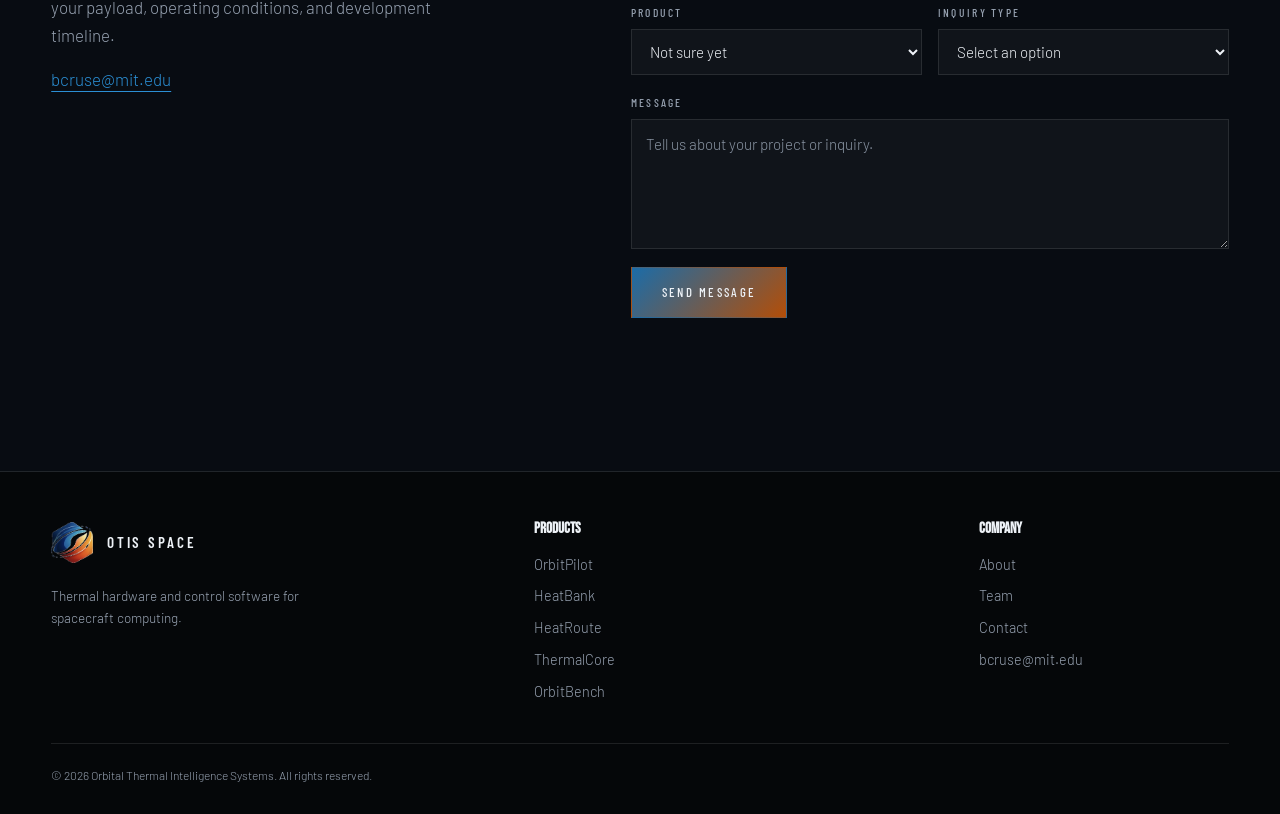
==== commit aee134c7: "Refresh stylesheet cache for CAD image layouts" ====
--- a/index.html
+++ b/index.html
@@ -15,7 +15,7 @@
   <link rel="icon" href="favicon.ico" type="image/x-icon">
   <link rel="preconnect" href="https://fonts.googleapis.com">
   <link rel="preconnect" href="https://fonts.gstatic.com" crossorigin>
-  <link rel="stylesheet" href="assets/site.css">
+  <link rel="stylesheet" href="assets/site.css?v=20261013-cad">
   <script src="assets/site.js" defer></script>
   <script src="assets/atmosphere.js" defer></script>
 </head>
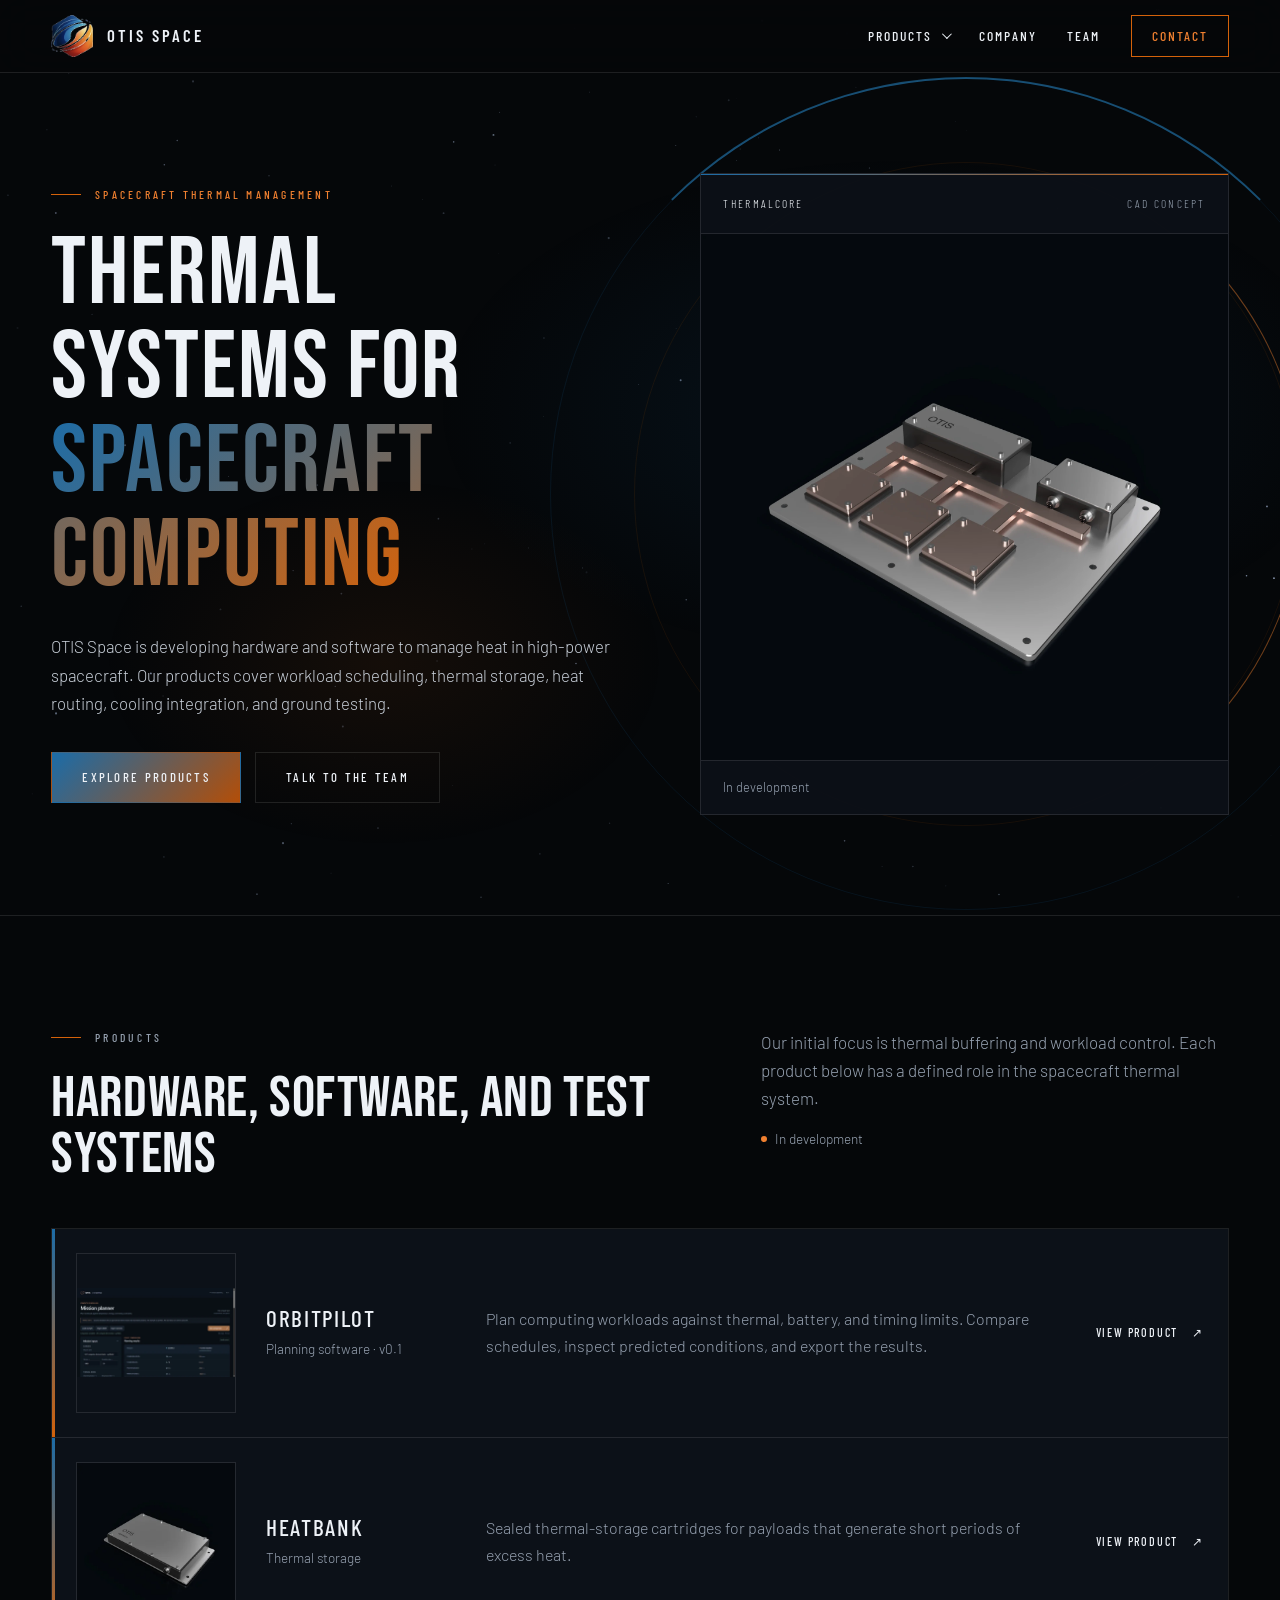
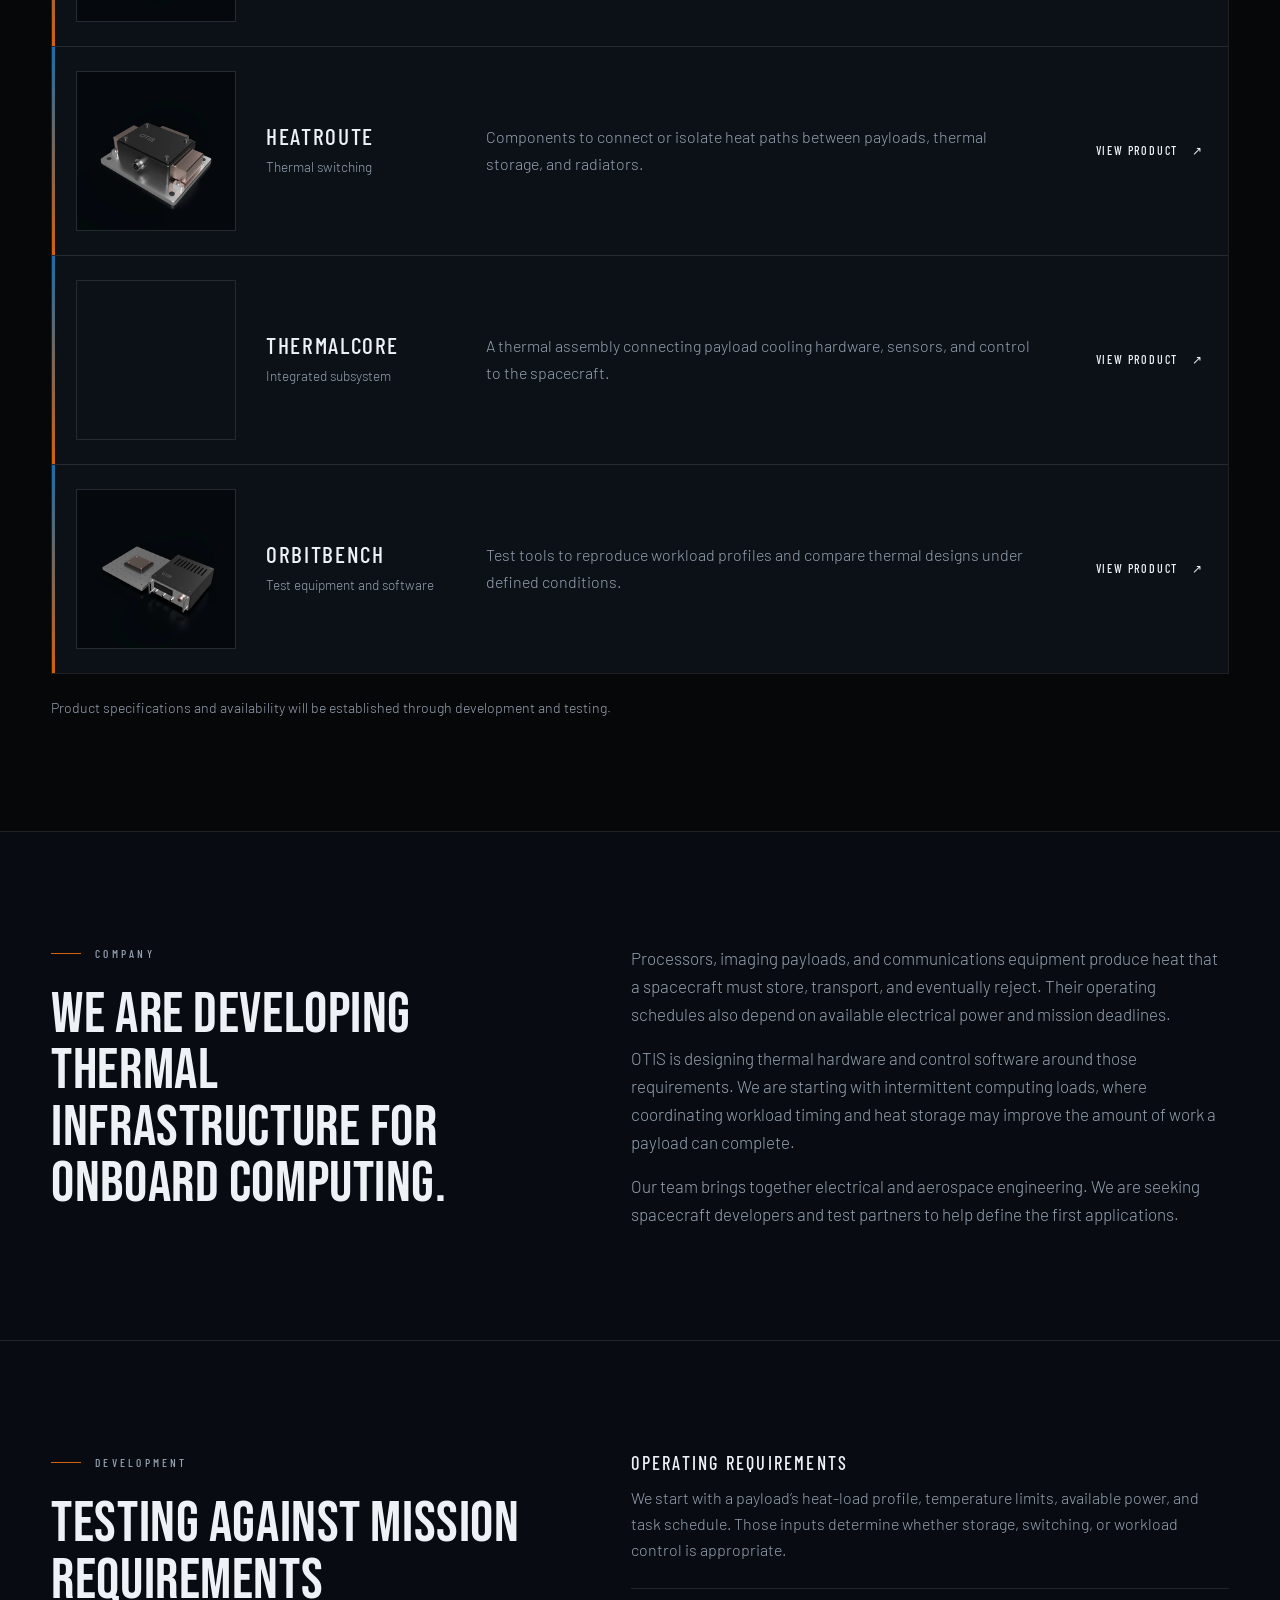
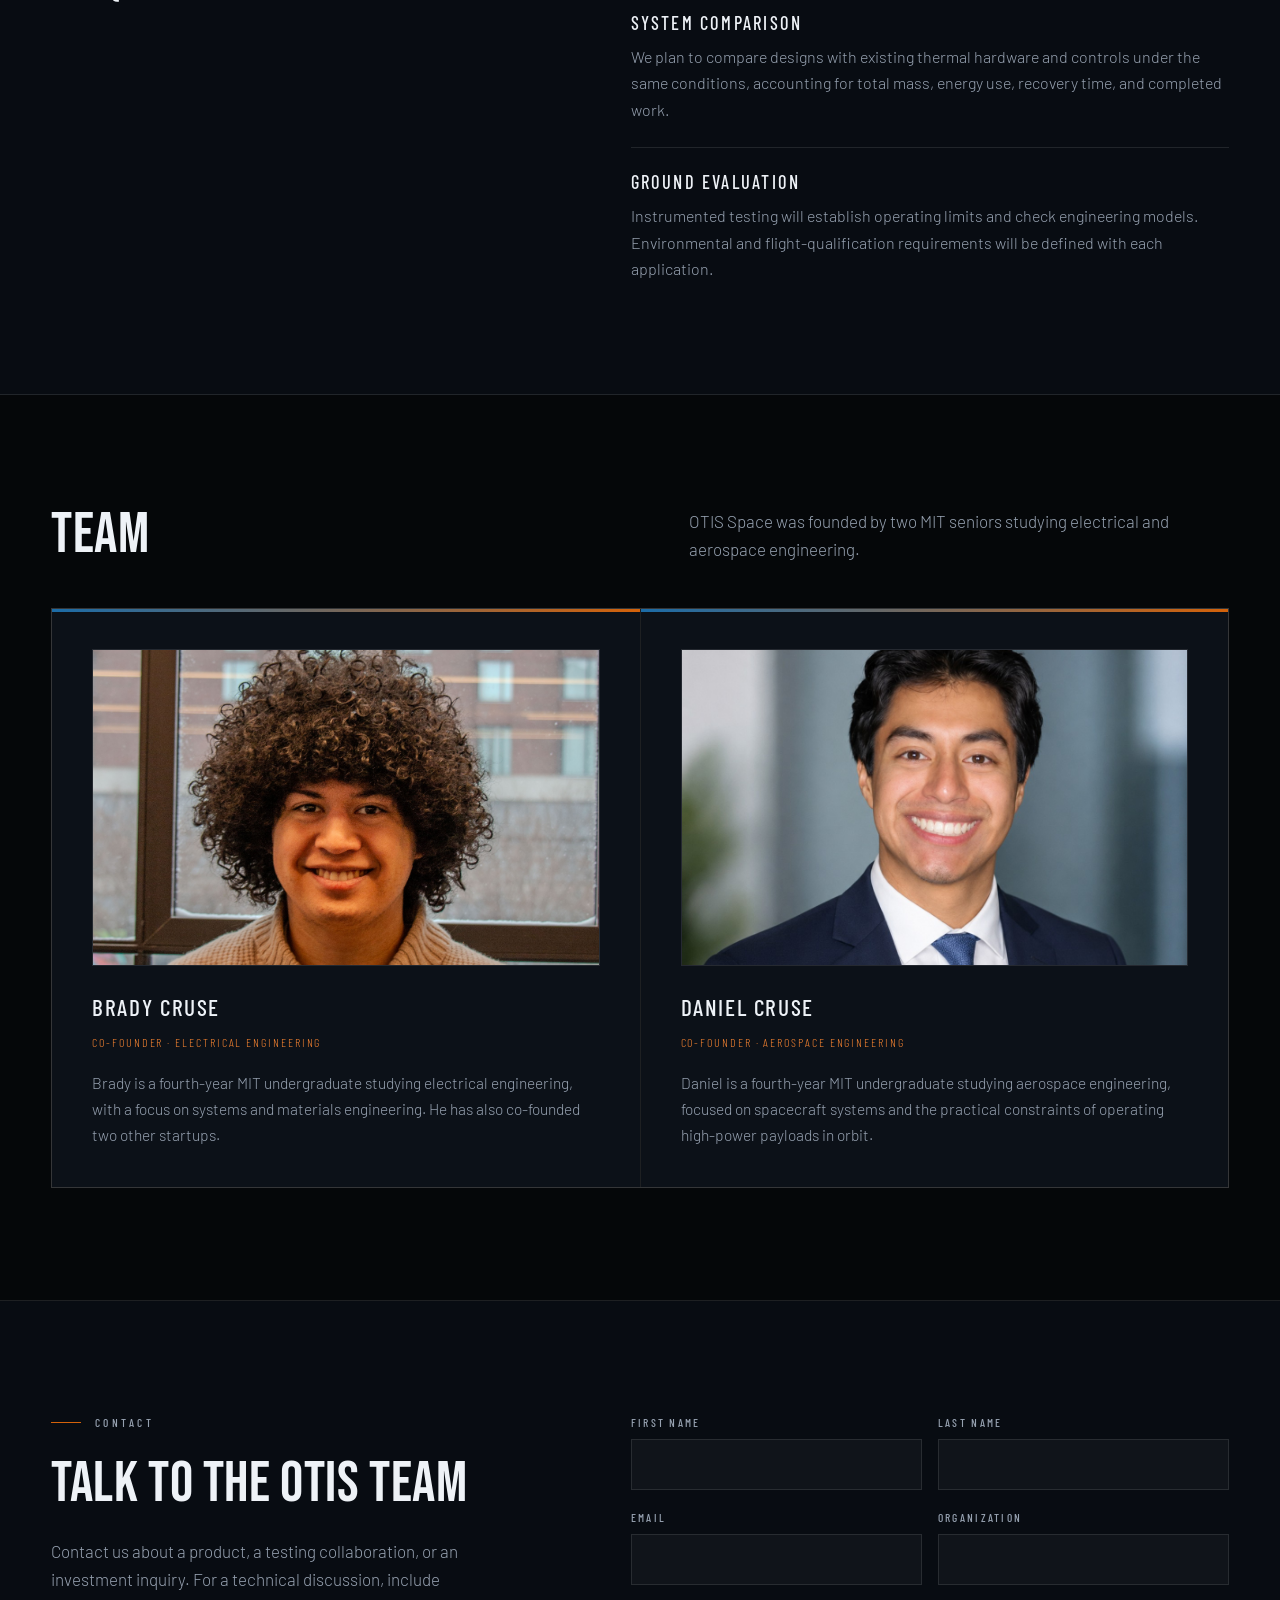
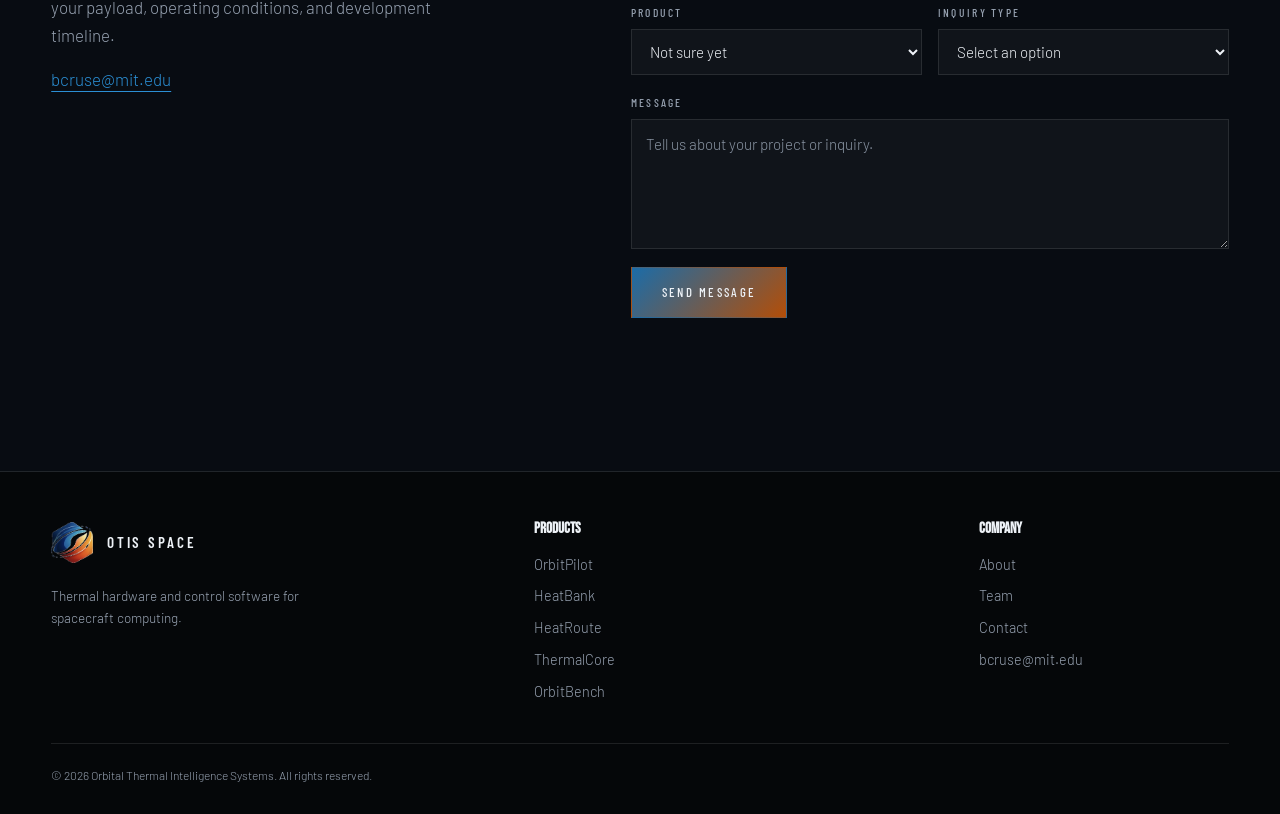
==== commit aac7ce50: "Present OrbitPilot software features with real interface screenshots" ====
--- a/index.html
+++ b/index.html
@@ -15,7 +15,7 @@
   <link rel="icon" href="favicon.ico" type="image/x-icon">
   <link rel="preconnect" href="https://fonts.googleapis.com">
   <link rel="preconnect" href="https://fonts.gstatic.com" crossorigin>
-  <link rel="stylesheet" href="assets/site.css?v=20261013-cad">
+  <link rel="stylesheet" href="assets/site.css?v=20261013-orbitpilot-ui">
   <script src="assets/site.js" defer></script>
   <script src="assets/atmosphere.js" defer></script>
 </head>
@@ -30,7 +30,7 @@
         <summary>Products</summary>
         <div class="product-dropdown">
           <a class="all-products" href="./#products">All products</a>
-          <a href="products/orbitpilot/">OrbitPilot<small>Control software</small></a>
+          <a href="products/orbitpilot/">OrbitPilot<small>Planning software</small></a>
 <a href="products/heatbank/">HeatBank<small>Thermal storage</small></a>
 <a href="products/heatroute/">HeatRoute<small>Thermal switching</small></a>
 <a href="products/thermalcore/">ThermalCore<small>Integrated subsystem</small></a>
@@ -64,7 +64,7 @@
     <div class="container">
       <div class="section-heading"><div><p class="eyebrow">Products</p><h2>Hardware, software, and test systems</h2></div><div><p>Our initial focus is thermal buffering and workload control. Each product below has a defined role in the spacecraft thermal system.</p><p class="status">In development</p></div></div>
       <div class="product-list">
-        <a class="product-row" href="products/orbitpilot/"><img class="product-thumbnail" src="images/products/orbitpilot-cad-v1-480.webp" srcset="images/products/orbitpilot-cad-v1-480.webp 480w, images/products/orbitpilot-cad-v1.webp 1800w" sizes="(max-width: 760px) 96px, (max-width: 1000px) 112px, 160px" alt="" width="480" height="480" loading="lazy" decoding="async"><div><h3>OrbitPilot</h3><div class="category">Control software</div></div><p>Software to schedule computing tasks using thermal conditions, available power, and mission deadlines.</p><span class="product-link">View product <span aria-hidden="true">↗</span></span></a>
+        <a class="product-row" href="products/orbitpilot/"><img class="product-thumbnail software-thumbnail" src="images/products/orbitpilot-ui-overview-v1-640.webp" srcset="images/products/orbitpilot-ui-overview-v1-640.webp 640w, images/products/orbitpilot-ui-overview-v1.webp 1265w" sizes="(max-width: 760px) 96px, (max-width: 1000px) 112px, 160px" alt="" width="640" height="360" loading="lazy" decoding="async"><div><h3>OrbitPilot</h3><div class="category">Planning software · v0.1</div></div><p>Plan computing workloads against thermal, battery, and timing limits. Compare schedules, inspect predicted conditions, and export the results.</p><span class="product-link">View product <span aria-hidden="true">↗</span></span></a>
         <a class="product-row" href="products/heatbank/"><img class="product-thumbnail" src="images/products/heatbank-cad-v1-480.webp" srcset="images/products/heatbank-cad-v1-480.webp 480w, images/products/heatbank-cad-v1.webp 1800w" sizes="(max-width: 760px) 96px, (max-width: 1000px) 112px, 160px" alt="" width="480" height="480" loading="lazy" decoding="async"><div><h3>HeatBank</h3><div class="category">Thermal storage</div></div><p>Sealed thermal-storage cartridges for payloads that generate short periods of excess heat.</p><span class="product-link">View product <span aria-hidden="true">↗</span></span></a>
         <a class="product-row" href="products/heatroute/"><img class="product-thumbnail" src="images/products/heatroute-cad-v1-480.webp" srcset="images/products/heatroute-cad-v1-480.webp 480w, images/products/heatroute-cad-v1.webp 1800w" sizes="(max-width: 760px) 96px, (max-width: 1000px) 112px, 160px" alt="" width="480" height="480" loading="lazy" decoding="async"><div><h3>HeatRoute</h3><div class="category">Thermal switching</div></div><p>Components to connect or isolate heat paths between payloads, thermal storage, and radiators.</p><span class="product-link">View product <span aria-hidden="true">↗</span></span></a>
         <a class="product-row" href="products/thermalcore/"><img class="product-thumbnail" src="images/products/thermalcore-cad-v1-480.webp" srcset="images/products/thermalcore-cad-v1-480.webp 480w, images/products/thermalcore-cad-v1.webp 1800w" sizes="(max-width: 760px) 96px, (max-width: 1000px) 112px, 160px" alt="" width="480" height="480" loading="lazy" decoding="async"><div><h3>ThermalCore</h3><div class="category">Integrated subsystem</div></div><p>A thermal assembly connecting payload cooling hardware, sensors, and control to the spacecraft.</p><span class="product-link">View product <span aria-hidden="true">↗</span></span></a>
--- a/assets/site.css
+++ b/assets/site.css
@@ -72,6 +72,22 @@
 .system-figure figcaption { padding: 0 22px 22px; color: var(--muted); font-size: .8rem; line-height: 1.6; }
 .render-figure { overflow: hidden; }
 .product-render { width: 100%; height: auto; aspect-ratio: 1; object-fit: contain; }
+.software-hero .hero-grid { grid-template-columns: .85fr 1.15fr; gap: 48px; }
+.software-hero h1 { font-size: clamp(3rem, 4.7vw, 5rem); }
+.software-figure { min-width: 0; overflow: hidden; }
+.software-screenshot { width: 100%; height: auto; }
+.software-figure > a, .interface-card > a { display: block; }
+.software-figure figcaption { padding: 16px 22px; border-top: 1px solid var(--line); }
+.software-thumbnail { aspect-ratio: 16 / 10; }
+.interface-grid { display: grid; grid-template-columns: repeat(2, minmax(0, 1fr)); gap: 28px; align-items: start; }
+.interface-card { margin: 0; min-width: 0; border: 1px solid var(--line); background: var(--surface-raised); }
+.interface-card > a { background: #0e1821; }
+.interface-card > a:hover, .software-figure > a:hover { outline: 1px solid var(--blue); outline-offset: -1px; }
+.interface-card img { width: 100%; height: auto; }
+.interface-card figcaption { padding: 24px; border-top: 1px solid var(--line); }
+.interface-card-wide { grid-column: 1 / -1; display: grid; grid-template-columns: 1.6fr 1fr; align-items: center; }
+.interface-card-wide .figure-label { grid-column: 1 / -1; }
+.interface-card-wide figcaption { border-top: 0; }
 .render-figure figcaption { padding: 16px 22px; border-top: 1px solid var(--line); }
 .design-figure { margin-top: 32px; }
 .schematic text { font-family: 'Barlow', Arial, sans-serif; font-size: 17px; fill: #edf2f8; text-anchor: middle; }
@@ -213,6 +229,10 @@
   .product-dropdown small { display: none; }
   .hero { padding-block: 64px; min-height: auto; }
   .hero-grid, .split { grid-template-columns: 1fr; gap: 36px; }
+  .software-hero .hero-grid { grid-template-columns: 1fr; gap: 36px; }
+  .system-figure.software-figure { max-width: none; }
+  .interface-grid, .interface-card-wide { grid-template-columns: 1fr; }
+  .interface-card-wide figcaption { border-top: 1px solid var(--line); }
   .hero h1 { max-width: 650px; }
   .hero-copy > p:not(.eyebrow) { font-size: 1.08rem; }
   .system-figure { max-width: 620px; }
